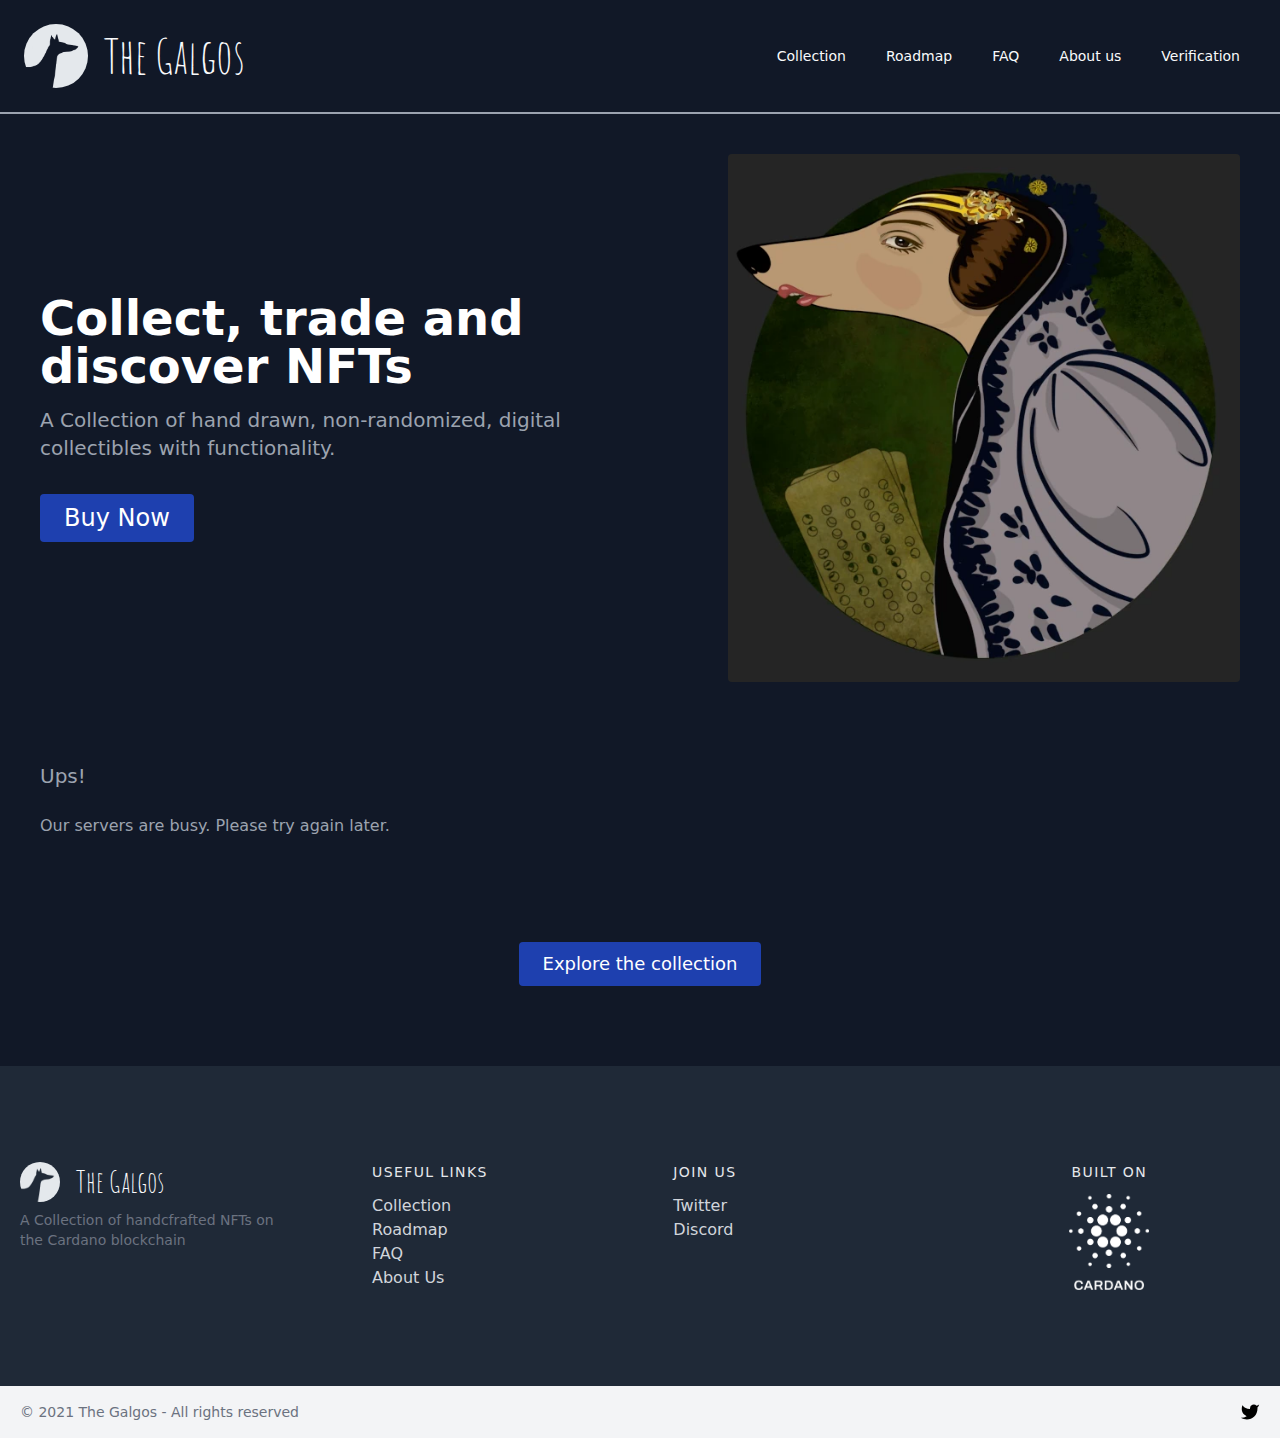
==== index.html @ 275dd380 "Updates" ====
<!doctype html><html lang="en"><head><meta charset="utf-8"/><link rel="icon" href="/favicon.ico"/><meta name="viewport" content="width=device-width,initial-scale=1"/><meta name="theme-color" content="#000000"/><meta name="description" content="The Galgos is a collection of NFT with functionality running on the Cardano blockchain."/><link rel="apple-touch-icon" href="/logo192.png"/><link rel="manifest" href="/manifest.json"/><link href="https://fonts.googleapis.com/css2?family=Amatic+SC:wght@700&display=swap" rel="stylesheet"><title>The Galgos | NFT's on Cardano blockchain</title><link href="/static/css/main.42dba267.chunk.css" rel="stylesheet"></head><body class="bg-gray-900"><noscript>You need to enable JavaScript to run this app.</noscript><div id="root"></div><script>!function(e){function r(r){for(var n,a,i=r[0],c=r[1],l=r[2],f=0,s=[];f<i.length;f++)a=i[f],Object.prototype.hasOwnProperty.call(o,a)&&o[a]&&s.push(o[a][0]),o[a]=0;for(n in c)Object.prototype.hasOwnProperty.call(c,n)&&(e[n]=c[n]);for(p&&p(r);s.length;)s.shift()();return u.push.apply(u,l||[]),t()}function t(){for(var e,r=0;r<u.length;r++){for(var t=u[r],n=!0,i=1;i<t.length;i++){var c=t[i];0!==o[c]&&(n=!1)}n&&(u.splice(r--,1),e=a(a.s=t[0]))}return e}var n={},o={1:0},u=[];function a(r){if(n[r])return n[r].exports;var t=n[r]={i:r,l:!1,exports:{}};return e[r].call(t.exports,t,t.exports,a),t.l=!0,t.exports}a.e=function(e){var r=[],t=o[e];if(0!==t)if(t)r.push(t[2]);else{var n=new Promise((function(r,n){t=o[e]=[r,n]}));r.push(t[2]=n);var u,i=document.createElement("script");i.charset="utf-8",i.timeout=120,a.nc&&i.setAttribute("nonce",a.nc),i.src=function(e){return a.p+"static/js/"+({}[e]||e)+"."+{3:"02dca28a"}[e]+".chunk.js"}(e);var c=new Error;u=function(r){i.onerror=i.onload=null,clearTimeout(l);var t=o[e];if(0!==t){if(t){var n=r&&("load"===r.type?"missing":r.type),u=r&&r.target&&r.target.src;c.message="Loading chunk "+e+" failed.\n("+n+": "+u+")",c.name="ChunkLoadError",c.type=n,c.request=u,t[1](c)}o[e]=void 0}};var l=setTimeout((function(){u({type:"timeout",target:i})}),12e4);i.onerror=i.onload=u,document.head.appendChild(i)}return Promise.all(r)},a.m=e,a.c=n,a.d=function(e,r,t){a.o(e,r)||Object.defineProperty(e,r,{enumerable:!0,get:t})},a.r=function(e){"undefined"!=typeof Symbol&&Symbol.toStringTag&&Object.defineProperty(e,Symbol.toStringTag,{value:"Module"}),Object.defineProperty(e,"__esModule",{value:!0})},a.t=function(e,r){if(1&r&&(e=a(e)),8&r)return e;if(4&r&&"object"==typeof e&&e&&e.__esModule)return e;var t=Object.create(null);if(a.r(t),Object.defineProperty(t,"default",{enumerable:!0,value:e}),2&r&&"string"!=typeof e)for(var n in e)a.d(t,n,function(r){return e[r]}.bind(null,n));return t},a.n=function(e){var r=e&&e.__esModule?function(){return e.default}:function(){return e};return a.d(r,"a",r),r},a.o=function(e,r){return Object.prototype.hasOwnProperty.call(e,r)},a.p="/",a.oe=function(e){throw console.error(e),e};var i=this["webpackJsonpmy-app"]=this["webpackJsonpmy-app"]||[],c=i.push.bind(i);i.push=r,i=i.slice();for(var l=0;l<i.length;l++)r(i[l]);var p=c;t()}([])</script><script src="/static/js/2.9d5d97f7.chunk.js"></script><script src="/static/js/main.0159d292.chunk.js"></script></body></html>
---- static/css/main.42dba267.chunk.css ----
/* ! tailwindcss v2.1.4 | MIT License | https://tailwindcss.com */

/*! modern-normalize v1.1.0 | MIT License | https://github.com/sindresorhus/modern-normalize */html{-moz-tab-size:4;tab-size:4;line-height:1.15;-webkit-text-size-adjust:100%}body{margin:0;font-family:system-ui,-apple-system,"Segoe UI",Roboto,Helvetica,Arial,sans-serif,"Apple Color Emoji","Segoe UI Emoji"}hr{height:0;color:inherit}abbr[title]{-webkit-text-decoration:underline dotted;text-decoration:underline dotted}b,strong{font-weight:bolder}code,kbd,pre,samp{font-family:ui-monospace,SFMono-Regular,Consolas,"Liberation Mono",Menlo,monospace;font-size:1em}small{font-size:80%}sub,sup{font-size:75%;line-height:0;position:relative;vertical-align:baseline}sub{bottom:-.25em}sup{top:-.5em}table{text-indent:0;border-color:inherit}button,input,optgroup,select,textarea{font-family:inherit;font-size:100%;line-height:1.15;margin:0}button,select{text-transform:none}[type=button],button{-webkit-appearance:button}legend{padding:0}progress{vertical-align:baseline}summary{display:list-item}blockquote,dd,dl,figure,h1,h2,h3,h4,h5,h6,hr,p,pre{margin:0}button{background-color:transparent;background-image:none}button:focus{outline:1px dotted;outline:5px auto -webkit-focus-ring-color}fieldset,ol,ul{margin:0;padding:0}ol,ul{list-style:none}html{font-family:ui-sans-serif,system-ui,-apple-system,BlinkMacSystemFont,"Segoe UI",Roboto,"Helvetica Neue",Arial,"Noto Sans",sans-serif,"Apple Color Emoji","Segoe UI Emoji","Segoe UI Symbol","Noto Color Emoji";line-height:1.5}body{font-family:inherit;line-height:inherit}*,:after,:before{box-sizing:border-box;border:0 solid #e5e7eb}hr{border-top-width:1px}img{border-style:solid}textarea{resize:vertical}input::-webkit-input-placeholder,textarea::-webkit-input-placeholder{opacity:1;color:#9ca3af}input:-ms-input-placeholder,textarea:-ms-input-placeholder{opacity:1;color:#9ca3af}input::placeholder,textarea::placeholder{opacity:1;color:#9ca3af}button{cursor:pointer}table{border-collapse:collapse}h1,h2,h3,h4,h5,h6{font-size:inherit;font-weight:inherit}a{color:inherit;text-decoration:inherit}button,input,optgroup,select,textarea{padding:0;line-height:inherit;color:inherit}code,kbd,pre,samp{font-family:ui-monospace,SFMono-Regular,Menlo,Monaco,Consolas,"Liberation Mono","Courier New",monospace}audio,canvas,embed,iframe,img,object,svg,video{display:block;vertical-align:middle}img,video{max-width:100%;height:auto}.container{width:100%}@media (min-width:640px){.container{max-width:640px}}@media (min-width:768px){.container{max-width:768px}}@media (min-width:1024px){.container{max-width:1024px}}@media (min-width:1280px){.container{max-width:1280px}}@media (min-width:1536px){.container{max-width:1536px}}.space-x-2>:not([hidden])~:not([hidden]){--tw-space-x-reverse:0;margin-right:calc(0.5rem*var(--tw-space-x-reverse));margin-left:calc(0.5rem*(1 - var(--tw-space-x-reverse)))}.bg-black{--tw-bg-opacity:1;background-color:rgba(0,0,0,var(--tw-bg-opacity))}.bg-white{--tw-bg-opacity:1;background-color:rgba(255,255,255,var(--tw-bg-opacity))}.bg-gray-50{--tw-bg-opacity:1;background-color:rgba(249,250,251,var(--tw-bg-opacity))}.bg-gray-100{--tw-bg-opacity:1;background-color:rgba(243,244,246,var(--tw-bg-opacity))}.bg-gray-500{--tw-bg-opacity:1;background-color:rgba(107,114,128,var(--tw-bg-opacity))}.bg-gray-800{--tw-bg-opacity:1;background-color:rgba(31,41,55,var(--tw-bg-opacity))}.bg-gray-900{--tw-bg-opacity:1;background-color:rgba(17,24,39,var(--tw-bg-opacity))}.bg-red-100{--tw-bg-opacity:1;background-color:rgba(254,226,226,var(--tw-bg-opacity))}.bg-red-500{--tw-bg-opacity:1;background-color:rgba(239,68,68,var(--tw-bg-opacity))}.bg-red-600{--tw-bg-opacity:1;background-color:rgba(220,38,38,var(--tw-bg-opacity))}.bg-yellow-600{--tw-bg-opacity:1;background-color:rgba(217,119,6,var(--tw-bg-opacity))}.bg-yellow-800{--tw-bg-opacity:1;background-color:rgba(146,64,14,var(--tw-bg-opacity))}.bg-green-500{--tw-bg-opacity:1;background-color:rgba(16,185,129,var(--tw-bg-opacity))}.bg-green-600{--tw-bg-opacity:1;background-color:rgba(5,150,105,var(--tw-bg-opacity))}.bg-blue-800{--tw-bg-opacity:1;background-color:rgba(30,64,175,var(--tw-bg-opacity))}.bg-indigo-500{--tw-bg-opacity:1;background-color:rgba(99,102,241,var(--tw-bg-opacity))}.hover\:bg-gray-50:hover{--tw-bg-opacity:1;background-color:rgba(249,250,251,var(--tw-bg-opacity))}.hover\:bg-red-700:hover{--tw-bg-opacity:1;background-color:rgba(185,28,28,var(--tw-bg-opacity))}.hover\:bg-yellow-500:hover{--tw-bg-opacity:1;background-color:rgba(245,158,11,var(--tw-bg-opacity))}.hover\:bg-green-600:hover{--tw-bg-opacity:1;background-color:rgba(5,150,105,var(--tw-bg-opacity))}.hover\:bg-blue-500:hover{--tw-bg-opacity:1;background-color:rgba(59,130,246,var(--tw-bg-opacity))}.hover\:bg-blue-900:hover{--tw-bg-opacity:1;background-color:rgba(30,58,138,var(--tw-bg-opacity))}.bg-opacity-75{--tw-bg-opacity:0.75}.border-transparent{border-color:transparent}.border-white{--tw-border-opacity:1;border-color:rgba(255,255,255,var(--tw-border-opacity))}.border-gray-300{--tw-border-opacity:1;border-color:rgba(209,213,219,var(--tw-border-opacity))}.border-gray-400{--tw-border-opacity:1;border-color:rgba(156,163,175,var(--tw-border-opacity))}.border-gray-500{--tw-border-opacity:1;border-color:rgba(107,114,128,var(--tw-border-opacity))}.border-gray-700{--tw-border-opacity:1;border-color:rgba(55,65,81,var(--tw-border-opacity))}.border-gray-800{--tw-border-opacity:1;border-color:rgba(31,41,55,var(--tw-border-opacity))}.border-blue-500{--tw-border-opacity:1;border-color:rgba(59,130,246,var(--tw-border-opacity))}.rounded{border-radius:.25rem}.rounded-md{border-radius:.375rem}.rounded-lg{border-radius:.5rem}.rounded-xl{border-radius:.75rem}.rounded-full{border-radius:9999px}.border-0{border-width:0}.border-2{border-width:2px}.border{border-width:1px}.border-b-2{border-bottom-width:2px}.border-t{border-top-width:1px}.border-b{border-bottom-width:1px}.block{display:block}.inline-block{display:inline-block}.flex{display:-webkit-flex;display:flex}.inline-flex{display:-webkit-inline-flex;display:inline-flex}.table{display:table}.grid{display:grid}.contents{display:contents}.hidden{display:none}.flex-col{-webkit-flex-direction:column;flex-direction:column}.flex-wrap{-webkit-flex-wrap:wrap;flex-wrap:wrap}.items-start{-webkit-align-items:flex-start;align-items:flex-start}.items-end{-webkit-align-items:flex-end;align-items:flex-end}.items-center{-webkit-align-items:center;align-items:center}.justify-center{-webkit-justify-content:center;justify-content:center}.justify-between{-webkit-justify-content:space-between;justify-content:space-between}.flex-1{-webkit-flex:1 1 0%;flex:1 1 0%}.flex-grow{-webkit-flex-grow:1;flex-grow:1}.flex-shrink-0{-webkit-flex-shrink:0;flex-shrink:0}.font-medium{font-weight:500}.font-bold{font-weight:700}.font-extrabold{font-weight:800}.h-5{height:1.25rem}.h-6{height:1.5rem}.h-10{height:2.5rem}.h-12{height:3rem}.h-16{height:4rem}.h-24{height:6rem}.h-full{height:100%}.text-xs{font-size:.75rem;line-height:1rem}.text-sm{font-size:.875rem;line-height:1.25rem}.text-base{font-size:1rem;line-height:1.5rem}.text-lg{font-size:1.125rem}.text-lg,.text-xl{line-height:1.75rem}.text-xl{font-size:1.25rem}.text-2xl{font-size:1.5rem;line-height:2rem}.text-3xl{font-size:1.875rem;line-height:2.25rem}.text-4xl{font-size:2.25rem;line-height:2.5rem}.text-5xl{font-size:3rem;line-height:1}.leading-6{line-height:1.5rem}.leading-relaxed{line-height:1.625}.list-inside{list-style-position:inside}.list-none{list-style-type:none}.list-disc{list-style-type:disc}.-m-4{margin:-1rem}.mx-2{margin-left:.5rem;margin-right:.5rem}.mx-3{margin-left:.75rem;margin-right:.75rem}.mx-auto{margin-left:auto;margin-right:auto}.mb-1{margin-bottom:.25rem}.ml-1{margin-left:.25rem}.mt-2{margin-top:.5rem}.mt-3{margin-top:.75rem}.mr-3{margin-right:.75rem}.mb-3{margin-bottom:.75rem}.ml-3{margin-left:.75rem}.mt-4{margin-top:1rem}.mr-4{margin-right:1rem}.mb-4{margin-bottom:1rem}.mt-6{margin-top:1.5rem}.mb-6{margin-bottom:1.5rem}.mb-8{margin-bottom:2rem}.mt-10{margin-top:2.5rem}.mb-10{margin-bottom:2.5rem}.mb-16{margin-bottom:4rem}.mb-20{margin-bottom:5rem}.ml-auto{margin-left:auto}.-ml-1{margin-left:-.25rem}.-mb-10{margin-bottom:-2.5rem}.max-h-0{max-height:0}.max-w-7xl{max-width:80rem}.max-w-max{max-width:-webkit-max-content;max-width:max-content}.min-h-screen{min-height:100vh}.object-cover{object-fit:cover}.object-center{object-position:center}.opacity-0{opacity:0}.opacity-25{opacity:.25}.opacity-75{opacity:.75}.opacity-100{opacity:1}.focus\:outline-none:focus{outline:2px solid transparent;outline-offset:2px}.overflow-hidden{overflow:hidden}.overflow-y-auto{overflow-y:auto}.p-2{padding:.5rem}.p-4{padding:1rem}.p-6{padding:1.5rem}.p-10{padding:2.5rem}.px-1{padding-left:.25rem;padding-right:.25rem}.py-2{padding-top:.5rem;padding-bottom:.5rem}.py-3{padding-top:.75rem;padding-bottom:.75rem}.py-4{padding-top:1rem;padding-bottom:1rem}.px-4{padding-left:1rem;padding-right:1rem}.px-5{padding-left:1.25rem;padding-right:1.25rem}.py-6{padding-top:1.5rem;padding-bottom:1.5rem}.px-6{padding-left:1.5rem;padding-right:1.5rem}.px-8{padding-left:2rem;padding-right:2rem}.py-10{padding-top:2.5rem;padding-bottom:2.5rem}.py-24{padding-top:6rem;padding-bottom:6rem}.pt-4{padding-top:1rem}.pb-4{padding-bottom:1rem}.pt-5{padding-top:1.25rem}.pt-6{padding-top:1.5rem}.pl-6{padding-left:1.5rem}.pt-20{padding-top:5rem}.pb-20{padding-bottom:5rem}.pointer-events-none{pointer-events:none}.static{position:static}.fixed{position:fixed}.absolute{position:absolute}.relative{position:relative}.inset-0{top:0;right:0;bottom:0;left:0}.resize-none{resize:none}*{--tw-shadow:0 0 transparent}.shadow-sm{--tw-shadow:0 1px 2px 0 rgba(0,0,0,0.05)}.shadow-lg,.shadow-sm{box-shadow:var(--tw-ring-offset-shadow,0 0 transparent),var(--tw-ring-shadow,0 0 transparent),var(--tw-shadow)}.shadow-lg{--tw-shadow:0 10px 15px -3px rgba(0,0,0,0.1),0 4px 6px -2px rgba(0,0,0,0.05)}.shadow-xl{--tw-shadow:0 20px 25px -5px rgba(0,0,0,0.1),0 10px 10px -5px rgba(0,0,0,0.04);box-shadow:var(--tw-ring-offset-shadow,0 0 transparent),var(--tw-ring-shadow,0 0 transparent),var(--tw-shadow)}*{--tw-ring-inset:var(--tw-empty,/*!*/ /*!*/);--tw-ring-offset-width:0px;--tw-ring-offset-color:#fff;--tw-ring-color:rgba(59,130,246,0.5);--tw-ring-offset-shadow:0 0 transparent;--tw-ring-shadow:0 0 transparent}.focus\:ring-2:focus{--tw-ring-offset-shadow:var(--tw-ring-inset) 0 0 0 var(--tw-ring-offset-width) var(--tw-ring-offset-color);--tw-ring-shadow:var(--tw-ring-inset) 0 0 0 calc(2px + var(--tw-ring-offset-width)) var(--tw-ring-color);box-shadow:var(--tw-ring-offset-shadow),var(--tw-ring-shadow),var(--tw-shadow,0 0 transparent)}.focus\:ring-offset-2:focus{--tw-ring-offset-width:2px}.focus\:ring-red-500:focus{--tw-ring-opacity:1;--tw-ring-color:rgba(239,68,68,var(--tw-ring-opacity))}.focus\:ring-indigo-500:focus{--tw-ring-opacity:1;--tw-ring-color:rgba(99,102,241,var(--tw-ring-opacity))}.fill-current{fill:currentColor}.text-left{text-align:left}.text-center{text-align:center}.text-right{text-align:right}.text-white{--tw-text-opacity:1;color:rgba(255,255,255,var(--tw-text-opacity))}.text-gray-50{--tw-text-opacity:1;color:rgba(249,250,251,var(--tw-text-opacity))}.text-gray-200{--tw-text-opacity:1;color:rgba(229,231,235,var(--tw-text-opacity))}.text-gray-300{--tw-text-opacity:1;color:rgba(209,213,219,var(--tw-text-opacity))}.text-gray-400{--tw-text-opacity:1;color:rgba(156,163,175,var(--tw-text-opacity))}.text-gray-500{--tw-text-opacity:1;color:rgba(107,114,128,var(--tw-text-opacity))}.text-gray-700{--tw-text-opacity:1;color:rgba(55,65,81,var(--tw-text-opacity))}.text-gray-900{--tw-text-opacity:1;color:rgba(17,24,39,var(--tw-text-opacity))}.text-red-600{--tw-text-opacity:1;color:rgba(220,38,38,var(--tw-text-opacity))}.text-yellow-600{--tw-text-opacity:1;color:rgba(217,119,6,var(--tw-text-opacity))}.text-blue-400{--tw-text-opacity:1;color:rgba(96,165,250,var(--tw-text-opacity))}.text-indigo-400{--tw-text-opacity:1;color:rgba(129,140,248,var(--tw-text-opacity))}.hover\:text-blue-400:hover{--tw-text-opacity:1;color:rgba(96,165,250,var(--tw-text-opacity))}.hover\:text-blue-500:hover{--tw-text-opacity:1;color:rgba(59,130,246,var(--tw-text-opacity))}.underline{text-decoration:underline}.tracking-widest{letter-spacing:.1em}.align-bottom{vertical-align:bottom}.whitespace-nowrap{white-space:nowrap}.w-1{width:.25rem}.w-5{width:1.25rem}.w-6{width:1.5rem}.w-10{width:2.5rem}.w-12{width:3rem}.w-16{width:4rem}.w-20{width:5rem}.w-24{width:6rem}.w-64{width:16rem}.w-1\/2{width:50%}.w-5\/6{width:83.333333%}.w-full{width:100%}.z-10{z-index:10}.gap-2{gap:.5rem}.gap-4{gap:1rem}.gap-6{gap:1.5rem}.gap-10{gap:2.5rem}.grid-cols-1{grid-template-columns:repeat(1,minmax(0,1fr))}.grid-rows-1{grid-template-rows:repeat(1,minmax(0,1fr))}.transform{--tw-translate-x:0;--tw-translate-y:0;--tw-rotate:0;--tw-skew-x:0;--tw-skew-y:0;--tw-scale-x:1;--tw-scale-y:1;-webkit-transform:translateX(var(--tw-translate-x)) translateY(var(--tw-translate-y)) rotate(var(--tw-rotate)) skewX(var(--tw-skew-x)) skewY(var(--tw-skew-y)) scaleX(var(--tw-scale-x)) scaleY(var(--tw-scale-y));transform:translateX(var(--tw-translate-x)) translateY(var(--tw-translate-y)) rotate(var(--tw-rotate)) skewX(var(--tw-skew-x)) skewY(var(--tw-skew-y)) scaleX(var(--tw-scale-x)) scaleY(var(--tw-scale-y))}.group:hover .group-hover\:scale-150{--tw-scale-x:1.5;--tw-scale-y:1.5}.translate-y-0{--tw-translate-y:0px}.translate-y-4{--tw-translate-y:1rem}.transition-all{transition-property:all;transition-timing-function:cubic-bezier(.4,0,.2,1);transition-duration:.15s}.transition{transition-property:background-color,border-color,color,fill,stroke,opacity,box-shadow,-webkit-transform,-webkit-filter,-webkit-backdrop-filter;transition-property:background-color,border-color,color,fill,stroke,opacity,box-shadow,transform,filter,backdrop-filter;transition-property:background-color,border-color,color,fill,stroke,opacity,box-shadow,transform,filter,backdrop-filter,-webkit-transform,-webkit-filter,-webkit-backdrop-filter;transition-timing-function:cubic-bezier(.4,0,.2,1);transition-duration:.15s}.transition-opacity{transition-property:opacity;transition-timing-function:cubic-bezier(.4,0,.2,1);transition-duration:.15s}.ease-in{transition-timing-function:cubic-bezier(.4,0,1,1)}.ease-out{transition-timing-function:cubic-bezier(0,0,.2,1)}.duration-200{transition-duration:.2s}.duration-300{transition-duration:.3s}.duration-700{transition-duration:.7s}.duration-1000{transition-duration:1s}@-webkit-keyframes spin{to{-webkit-transform:rotate(1turn);transform:rotate(1turn)}}@keyframes spin{to{-webkit-transform:rotate(1turn);transform:rotate(1turn)}}@-webkit-keyframes ping{75%,to{-webkit-transform:scale(2);transform:scale(2);opacity:0}}@keyframes ping{75%,to{-webkit-transform:scale(2);transform:scale(2);opacity:0}}@-webkit-keyframes pulse{50%{opacity:.5}}@keyframes pulse{50%{opacity:.5}}@-webkit-keyframes bounce{0%,to{-webkit-transform:translateY(-25%);transform:translateY(-25%);-webkit-animation-timing-function:cubic-bezier(.8,0,1,1);animation-timing-function:cubic-bezier(.8,0,1,1)}50%{-webkit-transform:none;transform:none;-webkit-animation-timing-function:cubic-bezier(0,0,.2,1);animation-timing-function:cubic-bezier(0,0,.2,1)}}@keyframes bounce{0%,to{-webkit-transform:translateY(-25%);transform:translateY(-25%);-webkit-animation-timing-function:cubic-bezier(.8,0,1,1);animation-timing-function:cubic-bezier(.8,0,1,1)}50%{-webkit-transform:none;transform:none;-webkit-animation-timing-function:cubic-bezier(0,0,.2,1);animation-timing-function:cubic-bezier(0,0,.2,1)}}.animate-spin{-webkit-animation:spin 1s linear infinite;animation:spin 1s linear infinite}.animate-pulse{-webkit-animation:pulse 2s cubic-bezier(.4,0,.6,1) infinite;animation:pulse 2s cubic-bezier(.4,0,.6,1) infinite}.filter{--tw-blur:var(--tw-empty,/*!*/ /*!*/);--tw-brightness:var(--tw-empty,/*!*/ /*!*/);--tw-contrast:var(--tw-empty,/*!*/ /*!*/);--tw-grayscale:var(--tw-empty,/*!*/ /*!*/);--tw-hue-rotate:var(--tw-empty,/*!*/ /*!*/);--tw-invert:var(--tw-empty,/*!*/ /*!*/);--tw-saturate:var(--tw-empty,/*!*/ /*!*/);--tw-sepia:var(--tw-empty,/*!*/ /*!*/);--tw-drop-shadow:var(--tw-empty,/*!*/ /*!*/);-webkit-filter:var(--tw-blur) var(--tw-brightness) var(--tw-contrast) var(--tw-grayscale) var(--tw-hue-rotate) var(--tw-invert) var(--tw-saturate) var(--tw-sepia) var(--tw-drop-shadow);filter:var(--tw-blur) var(--tw-brightness) var(--tw-contrast) var(--tw-grayscale) var(--tw-hue-rotate) var(--tw-invert) var(--tw-saturate) var(--tw-sepia) var(--tw-drop-shadow)}.section-title{font-weight:800;font-size:2.25rem;line-height:2.5rem;margin-bottom:2.5rem;--tw-text-opacity:1;color:rgba(255,255,255,var(--tw-text-opacity))}.brand-text{font-family:"Amatic SC",cursive}.header-link:hover{--tw-bg-opacity:1;background-color:rgba(55,65,81,var(--tw-bg-opacity))}.header-link{border-radius:.375rem;font-weight:500;font-size:.875rem;line-height:1.25rem;padding:.5rem 1rem;--tw-text-opacity:1;color:rgba(249,250,251,var(--tw-text-opacity))}.header-link:hover{--tw-text-opacity:1;color:rgba(255,255,255,var(--tw-text-opacity))}.header-link{transition-property:background-color,border-color,color,fill,stroke,opacity,box-shadow,-webkit-transform,-webkit-filter,-webkit-backdrop-filter;transition-property:background-color,border-color,color,fill,stroke,opacity,box-shadow,transform,filter,backdrop-filter;transition-property:background-color,border-color,color,fill,stroke,opacity,box-shadow,transform,filter,backdrop-filter,-webkit-transform,-webkit-filter,-webkit-backdrop-filter;transition-timing-function:cubic-bezier(.4,0,.2,1);transition-duration:.15s}.header-link-buy{--tw-bg-opacity:1;background-color:rgba(29,78,216,var(--tw-bg-opacity))}.header-link-buy:hover{--tw-bg-opacity:1;background-color:rgba(30,58,138,var(--tw-bg-opacity))}.header-link-buy{border-radius:.375rem;font-weight:500;font-size:1.125rem;line-height:1.75rem;padding:.5rem 1rem;--tw-text-opacity:1;color:rgba(249,250,251,var(--tw-text-opacity))}.header-link-buy:hover{--tw-text-opacity:1;color:rgba(255,255,255,var(--tw-text-opacity))}.header-link-buy{transition-property:background-color,border-color,color,fill,stroke,opacity,box-shadow,-webkit-transform,-webkit-filter,-webkit-backdrop-filter;transition-property:background-color,border-color,color,fill,stroke,opacity,box-shadow,transform,filter,backdrop-filter;transition-property:background-color,border-color,color,fill,stroke,opacity,box-shadow,transform,filter,backdrop-filter,-webkit-transform,-webkit-filter,-webkit-backdrop-filter;transition-timing-function:cubic-bezier(.4,0,.2,1);transition-duration:.15s}.header-link-active{--tw-bg-opacity:1;background-color:rgba(107,114,128,var(--tw-bg-opacity));border-radius:.375rem;font-weight:500;font-size:.875rem;line-height:1.25rem;padding:.5rem 1rem;--tw-text-opacity:1;color:rgba(249,250,251,var(--tw-text-opacity))}.badge-sm,.header-link-active:hover{--tw-text-opacity:1;color:rgba(255,255,255,var(--tw-text-opacity))}.badge-sm{--tw-bg-opacity:1;background-color:rgba(4,120,87,var(--tw-bg-opacity));border-radius:9999px;font-size:.875rem;line-height:1.25rem;padding:.5rem 1rem}@media (min-width:640px){.sm\:block{display:block}.sm\:inline-block{display:inline-block}.sm\:flex{display:-webkit-flex;display:flex}.sm\:flex-row{-webkit-flex-direction:row;flex-direction:row}.sm\:flex-row-reverse{-webkit-flex-direction:row-reverse;flex-direction:row-reverse}.sm\:items-start{-webkit-align-items:flex-start;align-items:flex-start}.sm\:items-center{-webkit-align-items:center;align-items:center}.sm\:justify-start{-webkit-justify-content:flex-start;justify-content:flex-start}.sm\:h-10{height:2.5rem}.sm\:h-screen{height:100vh}.sm\:text-sm{font-size:.875rem;line-height:1.25rem}.sm\:text-3xl{font-size:1.875rem;line-height:2.25rem}.sm\:text-5xl{font-size:3rem;line-height:1}.sm\:mx-0{margin-left:0;margin-right:0}.sm\:my-8{margin-top:2rem;margin-bottom:2rem}.sm\:mt-0{margin-top:0}.sm\:ml-3{margin-left:.75rem}.sm\:ml-4{margin-left:1rem}.sm\:ml-auto{margin-left:auto}.sm\:max-w-lg{max-width:32rem}.sm\:p-0{padding:0}.sm\:p-6{padding:1.5rem}.sm\:px-6{padding-left:1.5rem;padding-right:1.5rem}.sm\:pb-4{padding-bottom:1rem}.sm\:pl-6{padding-left:1.5rem}.sm\:text-left{text-align:left}.sm\:align-middle{vertical-align:middle}.sm\:w-10{width:2.5rem}.sm\:w-auto{width:auto}.sm\:w-full{width:100%}.sm\:grid-cols-2{grid-template-columns:repeat(2,minmax(0,1fr))}.sm\:scale-95{--tw-scale-x:.95;--tw-scale-y:.95}.sm\:scale-100{--tw-scale-x:1;--tw-scale-y:1}.sm\:translate-y-0{--tw-translate-y:0px}}@media (min-width:768px){.md\:flex-row{-webkit-flex-direction:row;flex-direction:row}.md\:flex-nowrap{-webkit-flex-wrap:nowrap;flex-wrap:nowrap}.md\:items-start{-webkit-align-items:flex-start;align-items:flex-start}.md\:items-center{-webkit-align-items:center;align-items:center}.md\:justify-start{-webkit-justify-content:flex-start;justify-content:flex-start}.md\:mx-0{margin-left:0;margin-right:0}.md\:mt-0{margin-top:0}.md\:mb-0{margin-bottom:0}.md\:max-w-7xl{max-width:80rem}.md\:pl-8{padding-left:2rem}.md\:pr-16{padding-right:4rem}.md\:pl-20{padding-left:5rem}.md\:text-left{text-align:left}.md\:w-1\/2{width:50%}.md\:w-1\/3{width:33.333333%}}@media (min-width:1024px){.lg\:inline-block{display:inline-block}.lg\:items-start{-webkit-align-items:flex-start;align-items:flex-start}.lg\:flex-grow{-webkit-flex-grow:1;flex-grow:1}.lg\:mb-0{margin-bottom:0}.lg\:max-w-lg{max-width:32rem}.lg\:py-6{padding-top:1.5rem;padding-bottom:1.5rem}.lg\:pr-10{padding-right:2.5rem}.lg\:pr-24{padding-right:6rem}.lg\:w-1\/2{width:50%}.lg\:w-1\/3{width:33.333333%}.lg\:w-2\/3{width:66.666667%}.lg\:w-full{width:100%}}@media (min-width:1280px){.xl\:grid-cols-4{grid-template-columns:repeat(4,minmax(0,1fr))}}.App{text-align:center}.App-logo{height:40vmin;pointer-events:none}@media (prefers-reduced-motion:no-preference){.App-logo{-webkit-animation:App-logo-spin 20s linear infinite;animation:App-logo-spin 20s linear infinite}}.App-header{background-color:#282c34;min-height:100vh;display:-webkit-flex;display:flex;-webkit-flex-direction:column;flex-direction:column;-webkit-align-items:center;align-items:center;-webkit-justify-content:center;justify-content:center;font-size:calc(10px + 2vmin);color:#fff}.App-link{color:#61dafb}@-webkit-keyframes App-logo-spin{0%{-webkit-transform:rotate(0deg);transform:rotate(0deg)}to{-webkit-transform:rotate(1turn);transform:rotate(1turn)}}@keyframes App-logo-spin{0%{-webkit-transform:rotate(0deg);transform:rotate(0deg)}to{-webkit-transform:rotate(1turn);transform:rotate(1turn)}}
/*# sourceMappingURL=main.42dba267.chunk.css.map */
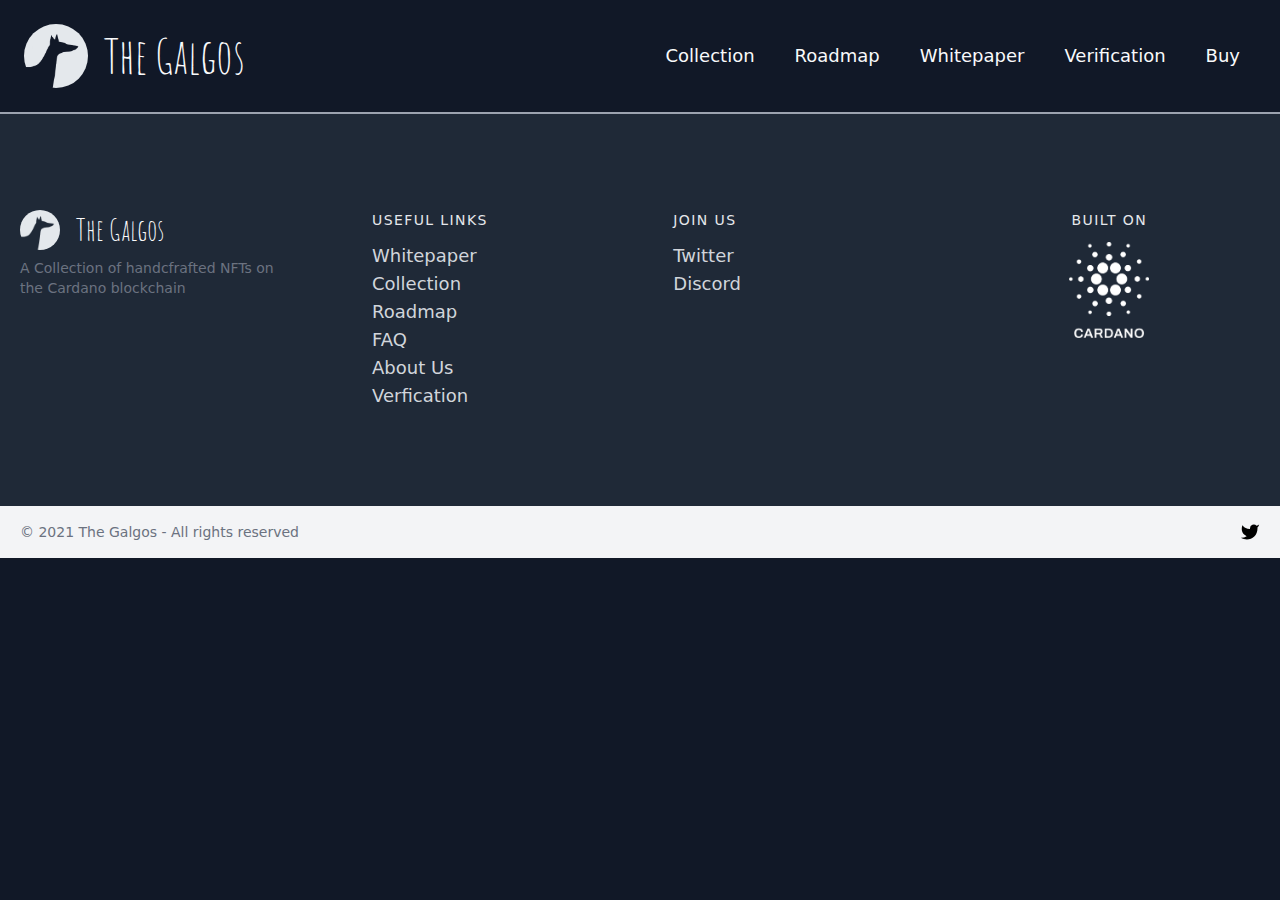
==== commit 6c81eedb: "Added whitepaper link and updated roadmap" ====
--- a/index.html
+++ b/index.html
@@ -1 +1 @@
-<!doctype html><html lang="en"><head><meta charset="utf-8"/><link rel="icon" href="/favicon.ico"/><meta name="viewport" content="width=device-width,initial-scale=1"/><meta name="theme-color" content="#000000"/><meta name="description" content="The Galgos is a collection of NFT with functionality running on the Cardano blockchain."/><link rel="apple-touch-icon" href="/logo192.png"/><link rel="manifest" href="/manifest.json"/><link href="https://fonts.googleapis.com/css2?family=Amatic+SC:wght@700&display=swap" rel="stylesheet"><title>The Galgos | NFT's on Cardano blockchain</title><link href="/static/css/main.42dba267.chunk.css" rel="stylesheet"></head><body class="bg-gray-900"><noscript>You need to enable JavaScript to run this app.</noscript><div id="root"></div><script>!function(e){function r(r){for(var n,a,i=r[0],c=r[1],l=r[2],f=0,s=[];f<i.length;f++)a=i[f],Object.prototype.hasOwnProperty.call(o,a)&&o[a]&&s.push(o[a][0]),o[a]=0;for(n in c)Object.prototype.hasOwnProperty.call(c,n)&&(e[n]=c[n]);for(p&&p(r);s.length;)s.shift()();return u.push.apply(u,l||[]),t()}function t(){for(var e,r=0;r<u.length;r++){for(var t=u[r],n=!0,i=1;i<t.length;i++){var c=t[i];0!==o[c]&&(n=!1)}n&&(u.splice(r--,1),e=a(a.s=t[0]))}return e}var n={},o={1:0},u=[];function a(r){if(n[r])return n[r].exports;var t=n[r]={i:r,l:!1,exports:{}};return e[r].call(t.exports,t,t.exports,a),t.l=!0,t.exports}a.e=function(e){var r=[],t=o[e];if(0!==t)if(t)r.push(t[2]);else{var n=new Promise((function(r,n){t=o[e]=[r,n]}));r.push(t[2]=n);var u,i=document.createElement("script");i.charset="utf-8",i.timeout=120,a.nc&&i.setAttribute("nonce",a.nc),i.src=function(e){return a.p+"static/js/"+({}[e]||e)+"."+{3:"02dca28a"}[e]+".chunk.js"}(e);var c=new Error;u=function(r){i.onerror=i.onload=null,clearTimeout(l);var t=o[e];if(0!==t){if(t){var n=r&&("load"===r.type?"missing":r.type),u=r&&r.target&&r.target.src;c.message="Loading chunk "+e+" failed.\n("+n+": "+u+")",c.name="ChunkLoadError",c.type=n,c.request=u,t[1](c)}o[e]=void 0}};var l=setTimeout((function(){u({type:"timeout",target:i})}),12e4);i.onerror=i.onload=u,document.head.appendChild(i)}return Promise.all(r)},a.m=e,a.c=n,a.d=function(e,r,t){a.o(e,r)||Object.defineProperty(e,r,{enumerable:!0,get:t})},a.r=function(e){"undefined"!=typeof Symbol&&Symbol.toStringTag&&Object.defineProperty(e,Symbol.toStringTag,{value:"Module"}),Object.defineProperty(e,"__esModule",{value:!0})},a.t=function(e,r){if(1&r&&(e=a(e)),8&r)return e;if(4&r&&"object"==typeof e&&e&&e.__esModule)return e;var t=Object.create(null);if(a.r(t),Object.defineProperty(t,"default",{enumerable:!0,value:e}),2&r&&"string"!=typeof e)for(var n in e)a.d(t,n,function(r){return e[r]}.bind(null,n));return t},a.n=function(e){var r=e&&e.__esModule?function(){return e.default}:function(){return e};return a.d(r,"a",r),r},a.o=function(e,r){return Object.prototype.hasOwnProperty.call(e,r)},a.p="/",a.oe=function(e){throw console.error(e),e};var i=this["webpackJsonpmy-app"]=this["webpackJsonpmy-app"]||[],c=i.push.bind(i);i.push=r,i=i.slice();for(var l=0;l<i.length;l++)r(i[l]);var p=c;t()}([])</script><script src="/static/js/2.9d5d97f7.chunk.js"></script><script src="/static/js/main.0159d292.chunk.js"></script></body></html>+<!doctype html><html lang="en"><head><meta charset="utf-8"/><link rel="icon" href="/favicon.ico"/><meta name="viewport" content="width=device-width,initial-scale=1"/><meta name="theme-color" content="#000000"/><meta name="description" content="The Galgos Long-term roadmap"/><meta name="description" content="Check out the The Galgos CNFT community on Discord - hang out with 1,444 other members and enjoy free voice and text chat."><meta name="twitter:card" content="summary_large_image"><meta name="twitter:site" content="@TheGalgosNFT"><meta name="twitter:title" content="The Galgos Roadmap!"><meta name="twitter:description" content="Check out our long-term roadmap for phase 1 of the gamification functionality"><meta property="og:title" content="The Galgos long-term roadmap"><meta property="og:url" content="https://roadmap.thegalgos.io"><meta property="og:description" content="Check out our long-term roadmap for phase 1 of the gamification functionality"><meta property="og:site_name" content="The Galgos"><meta property="og:image" content="https://roadmap.thegalgos.io/thumbnail.png"><meta property="og:image:type" content="image/jpeg"><meta property="og:image:width" content="512"><meta property="og:image:height" content="512"><meta name="twitter:image" content="https://roadmap.thegalgos.io/thumbnail.png"><link rel="apple-touch-icon" href="/logo192.png"/><link rel="manifest" href="/manifest.json"/><link href="https://fonts.googleapis.com/css2?family=Amatic+SC:wght@700&display=swap" rel="stylesheet"><title>The Galgos roadmap</title><link href="/static/css/main.a1745194.chunk.css" rel="stylesheet"></head><body class="bg-gray-900 text-lg"><noscript>You need to enable JavaScript to run this app.</noscript><div id="root"></div><script>!function(e){function t(t){for(var n,u,a=t[0],c=t[1],l=t[2],f=0,s=[];f<a.length;f++)u=a[f],Object.prototype.hasOwnProperty.call(o,u)&&o[u]&&s.push(o[u][0]),o[u]=0;for(n in c)Object.prototype.hasOwnProperty.call(c,n)&&(e[n]=c[n]);for(p&&p(t);s.length;)s.shift()();return i.push.apply(i,l||[]),r()}function r(){for(var e,t=0;t<i.length;t++){for(var r=i[t],n=!0,a=1;a<r.length;a++){var c=r[a];0!==o[c]&&(n=!1)}n&&(i.splice(t--,1),e=u(u.s=r[0]))}return e}var n={},o={1:0},i=[];function u(t){if(n[t])return n[t].exports;var r=n[t]={i:t,l:!1,exports:{}};return e[t].call(r.exports,r,r.exports,u),r.l=!0,r.exports}u.e=function(e){var t=[],r=o[e];if(0!==r)if(r)t.push(r[2]);else{var n=new Promise((function(t,n){r=o[e]=[t,n]}));t.push(r[2]=n);var i,a=document.createElement("script");a.charset="utf-8",a.timeout=120,u.nc&&a.setAttribute("nonce",u.nc),a.src=function(e){return u.p+"static/js/"+({}[e]||e)+"."+{3:"0d19022d"}[e]+".chunk.js"}(e);var c=new Error;i=function(t){a.onerror=a.onload=null,clearTimeout(l);var r=o[e];if(0!==r){if(r){var n=t&&("load"===t.type?"missing":t.type),i=t&&t.target&&t.target.src;c.message="Loading chunk "+e+" failed.\n("+n+": "+i+")",c.name="ChunkLoadError",c.type=n,c.request=i,r[1](c)}o[e]=void 0}};var l=setTimeout((function(){i({type:"timeout",target:a})}),12e4);a.onerror=a.onload=i,document.head.appendChild(a)}return Promise.all(t)},u.m=e,u.c=n,u.d=function(e,t,r){u.o(e,t)||Object.defineProperty(e,t,{enumerable:!0,get:r})},u.r=function(e){"undefined"!=typeof Symbol&&Symbol.toStringTag&&Object.defineProperty(e,Symbol.toStringTag,{value:"Module"}),Object.defineProperty(e,"__esModule",{value:!0})},u.t=function(e,t){if(1&t&&(e=u(e)),8&t)return e;if(4&t&&"object"==typeof e&&e&&e.__esModule)return e;var r=Object.create(null);if(u.r(r),Object.defineProperty(r,"default",{enumerable:!0,value:e}),2&t&&"string"!=typeof e)for(var n in e)u.d(r,n,function(t){return e[t]}.bind(null,n));return r},u.n=function(e){var t=e&&e.__esModule?function(){return e.default}:function(){return e};return u.d(t,"a",t),t},u.o=function(e,t){return Object.prototype.hasOwnProperty.call(e,t)},u.p="/",u.oe=function(e){throw console.error(e),e};var a=this["webpackJsonpreact-tailwind-typescript"]=this["webpackJsonpreact-tailwind-typescript"]||[],c=a.push.bind(a);a.push=t,a=a.slice();for(var l=0;l<a.length;l++)t(a[l]);var p=c;r()}([])</script><script src="/static/js/2.0d0ad5f8.chunk.js"></script><script src="/static/js/main.35bb3e8d.chunk.js"></script></body></html>--- a/static/css/main.a1745194.chunk.css
+++ b/static/css/main.a1745194.chunk.css
@@ -0,0 +1,4 @@
+/*! tailwindcss v2.2.16 | MIT License | https://tailwindcss.com */
+
+/*! modern-normalize v1.1.0 | MIT License | https://github.com/sindresorhus/modern-normalize */html{-moz-tab-size:4;tab-size:4;line-height:1.15;-webkit-text-size-adjust:100%}body{margin:0;font-family:system-ui,-apple-system,"Segoe UI",Roboto,Helvetica,Arial,sans-serif,"Apple Color Emoji","Segoe UI Emoji"}hr{height:0;color:inherit}abbr[title]{-webkit-text-decoration:underline dotted;text-decoration:underline dotted}b,strong{font-weight:bolder}code,kbd,pre,samp{font-family:ui-monospace,SFMono-Regular,Consolas,"Liberation Mono",Menlo,monospace;font-size:1em}small{font-size:80%}sub,sup{font-size:75%;line-height:0;position:relative;vertical-align:baseline}sub{bottom:-.25em}sup{top:-.5em}table{text-indent:0;border-color:inherit}button,input,optgroup,select,textarea{font-family:inherit;font-size:100%;line-height:1.15;margin:0}button,select{text-transform:none}[type=button],button{-webkit-appearance:button}legend{padding:0}progress{vertical-align:baseline}summary{display:list-item}blockquote,dd,dl,figure,h1,h2,h3,h4,h5,h6,hr,p,pre{margin:0}button{background-color:transparent;background-image:none}fieldset,ol,ul{margin:0;padding:0}ol,ul{list-style:none}html{font-family:ui-sans-serif,system-ui,-apple-system,BlinkMacSystemFont,"Segoe UI",Roboto,"Helvetica Neue",Arial,"Noto Sans",sans-serif,"Apple Color Emoji","Segoe UI Emoji","Segoe UI Symbol","Noto Color Emoji";line-height:1.5}body{font-family:inherit;line-height:inherit}*,:after,:before{box-sizing:border-box;border:0 solid}hr{border-top-width:1px}img{border-style:solid}textarea{resize:vertical}input::-webkit-input-placeholder,textarea::-webkit-input-placeholder{opacity:1;color:#9ca3af}input:-ms-input-placeholder,textarea:-ms-input-placeholder{opacity:1;color:#9ca3af}input::placeholder,textarea::placeholder{opacity:1;color:#9ca3af}button{cursor:pointer}table{border-collapse:collapse}h1,h2,h3,h4,h5,h6{font-size:inherit;font-weight:inherit}a{color:inherit;text-decoration:inherit}button,input,optgroup,select,textarea{padding:0;line-height:inherit;color:inherit}code,kbd,pre,samp{font-family:ui-monospace,SFMono-Regular,Menlo,Monaco,Consolas,"Liberation Mono","Courier New",monospace}audio,canvas,embed,iframe,img,object,svg,video{display:block;vertical-align:middle}img,video{max-width:100%;height:auto}[hidden]{display:none}*,:after,:before{--tw-border-opacity:1;border-color:rgba(229,231,235,var(--tw-border-opacity))}.container{width:100%}@media (min-width:640px){.container{max-width:640px}}@media (min-width:768px){.container{max-width:768px}}@media (min-width:1024px){.container{max-width:1024px}}@media (min-width:1280px){.container{max-width:1280px}}@media (min-width:1536px){.container{max-width:1536px}}.sticky{position:-webkit-sticky;position:sticky}.top-12{top:3rem}.-m-4{margin:-1rem}.mx-2{margin-left:.5rem;margin-right:.5rem}.mx-3{margin-left:.75rem;margin-right:.75rem}.mx-6{margin-left:1.5rem;margin-right:1.5rem}.mx-auto{margin-left:auto;margin-right:auto}.my-6{margin-top:1.5rem;margin-bottom:1.5rem}.mt-2{margin-top:.5rem}.mt-4{margin-top:1rem}.mt-6{margin-top:1.5rem}.mt-10{margin-top:2.5rem}.mt-12{margin-top:3rem}.mr-3{margin-right:.75rem}.mr-4{margin-right:1rem}.mr-6{margin-right:1.5rem}.mb-2{margin-bottom:.5rem}.mb-3{margin-bottom:.75rem}.mb-4{margin-bottom:1rem}.mb-6{margin-bottom:1.5rem}.mb-8{margin-bottom:2rem}.mb-10{margin-bottom:2.5rem}.mb-16{margin-bottom:4rem}.mb-20{margin-bottom:5rem}.-mb-10{margin-bottom:-2.5rem}.-mb-12{margin-bottom:-3rem}.ml-1{margin-left:.25rem}.ml-2{margin-left:.5rem}.ml-3{margin-left:.75rem}.ml-auto{margin-left:auto}.-ml-1{margin-left:-.25rem}.block{display:block}.inline-block{display:inline-block}.inline{display:inline}.flex{display:flex}.inline-flex{display:inline-flex}.table{display:table}.grid{display:grid}.hidden{display:none}.h-5{height:1.25rem}.h-6{height:1.5rem}.h-10{height:2.5rem}.h-12{height:3rem}.h-16{height:4rem}.max-h-0{max-height:0}.min-h-full{min-height:100%}.w-5{width:1.25rem}.w-6{width:1.5rem}.w-10{width:2.5rem}.w-12{width:3rem}.w-16{width:4rem}.w-20{width:5rem}.w-64{width:16rem}.w-5\/6{width:83.333333%}.w-6\/12{width:50%}.w-full{width:100%}.max-w-7xl{max-width:80rem}.max-w-max{max-width:-webkit-max-content;max-width:max-content}.flex-1{flex:1 1 0%}.flex-shrink-0{flex-shrink:0}.flex-grow{flex-grow:1}.transform{--tw-translate-x:0;--tw-translate-y:0;--tw-rotate:0;--tw-skew-x:0;--tw-skew-y:0;--tw-scale-x:1;--tw-scale-y:1;-webkit-transform:translateX(var(--tw-translate-x)) translateY(var(--tw-translate-y)) rotate(var(--tw-rotate)) skewX(var(--tw-skew-x)) skewY(var(--tw-skew-y)) scaleX(var(--tw-scale-x)) scaleY(var(--tw-scale-y));transform:translateX(var(--tw-translate-x)) translateY(var(--tw-translate-y)) rotate(var(--tw-rotate)) skewX(var(--tw-skew-x)) skewY(var(--tw-skew-y)) scaleX(var(--tw-scale-x)) scaleY(var(--tw-scale-y))}.group:hover .group-hover\:scale-150{--tw-scale-x:1.5;--tw-scale-y:1.5}@-webkit-keyframes spin{to{-webkit-transform:rotate(1turn);transform:rotate(1turn)}}@keyframes spin{to{-webkit-transform:rotate(1turn);transform:rotate(1turn)}}@-webkit-keyframes ping{75%,to{-webkit-transform:scale(2);transform:scale(2);opacity:0}}@keyframes ping{75%,to{-webkit-transform:scale(2);transform:scale(2);opacity:0}}@-webkit-keyframes pulse{50%{opacity:.5}}@keyframes pulse{50%{opacity:.5}}@-webkit-keyframes bounce{0%,to{-webkit-transform:translateY(-25%);transform:translateY(-25%);-webkit-animation-timing-function:cubic-bezier(.8,0,1,1);animation-timing-function:cubic-bezier(.8,0,1,1)}50%{-webkit-transform:none;transform:none;-webkit-animation-timing-function:cubic-bezier(0,0,.2,1);animation-timing-function:cubic-bezier(0,0,.2,1)}}@keyframes bounce{0%,to{-webkit-transform:translateY(-25%);transform:translateY(-25%);-webkit-animation-timing-function:cubic-bezier(.8,0,1,1);animation-timing-function:cubic-bezier(.8,0,1,1)}50%{-webkit-transform:none;transform:none;-webkit-animation-timing-function:cubic-bezier(0,0,.2,1);animation-timing-function:cubic-bezier(0,0,.2,1)}}.animate-spin{-webkit-animation:spin 1s linear infinite;animation:spin 1s linear infinite}.animate-pulse{-webkit-animation:pulse 2s cubic-bezier(.4,0,.6,1) infinite;animation:pulse 2s cubic-bezier(.4,0,.6,1) infinite}.resize-none{resize:none}.list-inside{list-style-position:inside}.list-none{list-style-type:none}.list-disc{list-style-type:disc}.grid-cols-1{grid-template-columns:repeat(1,minmax(0,1fr))}.grid-rows-1{grid-template-rows:repeat(1,minmax(0,1fr))}.flex-col{flex-direction:column}.flex-wrap{flex-wrap:wrap}.items-center{align-items:center}.justify-center{justify-content:center}.justify-between{justify-content:space-between}.gap-2{gap:.5rem}.gap-4{gap:1rem}.gap-6{gap:1.5rem}.gap-10{gap:2.5rem}.space-x-2>:not([hidden])~:not([hidden]){--tw-space-x-reverse:0;margin-right:calc(0.5rem*var(--tw-space-x-reverse));margin-left:calc(0.5rem*(1 - var(--tw-space-x-reverse)))}.overflow-hidden{overflow:hidden}.whitespace-nowrap{white-space:nowrap}.rounded{border-radius:.25rem}.rounded-md{border-radius:.375rem}.rounded-lg{border-radius:.5rem}.rounded-xl{border-radius:.75rem}.rounded-full{border-radius:9999px}.border-0{border-width:0}.border-2{border-width:2px}.border{border-width:1px}.border-t{border-top-width:1px}.border-b-2{border-bottom-width:2px}.border-b{border-bottom-width:1px}.border-white{--tw-border-opacity:1;border-color:rgba(255,255,255,var(--tw-border-opacity))}.border-gray-400{--tw-border-opacity:1;border-color:rgba(156,163,175,var(--tw-border-opacity))}.border-gray-500{--tw-border-opacity:1;border-color:rgba(107,114,128,var(--tw-border-opacity))}.border-gray-700{--tw-border-opacity:1;border-color:rgba(55,65,81,var(--tw-border-opacity))}.border-gray-800{--tw-border-opacity:1;border-color:rgba(31,41,55,var(--tw-border-opacity))}.border-yellow-300{--tw-border-opacity:1;border-color:rgba(252,211,77,var(--tw-border-opacity))}.border-blue-500{--tw-border-opacity:1;border-color:rgba(59,130,246,var(--tw-border-opacity))}.bg-black{--tw-bg-opacity:1;background-color:rgba(0,0,0,var(--tw-bg-opacity))}.bg-gray-100{--tw-bg-opacity:1;background-color:rgba(243,244,246,var(--tw-bg-opacity))}.bg-gray-700{--tw-bg-opacity:1;background-color:rgba(55,65,81,var(--tw-bg-opacity))}.bg-gray-800{--tw-bg-opacity:1;background-color:rgba(31,41,55,var(--tw-bg-opacity))}.bg-gray-900{--tw-bg-opacity:1;background-color:rgba(17,24,39,var(--tw-bg-opacity))}.bg-red-500{--tw-bg-opacity:1;background-color:rgba(239,68,68,var(--tw-bg-opacity))}.bg-yellow-300{--tw-bg-opacity:1;background-color:rgba(252,211,77,var(--tw-bg-opacity))}.bg-yellow-600{--tw-bg-opacity:1;background-color:rgba(217,119,6,var(--tw-bg-opacity))}.bg-yellow-800{--tw-bg-opacity:1;background-color:rgba(146,64,14,var(--tw-bg-opacity))}.bg-green-500{--tw-bg-opacity:1;background-color:rgba(16,185,129,var(--tw-bg-opacity))}.bg-green-600{--tw-bg-opacity:1;background-color:rgba(5,150,105,var(--tw-bg-opacity))}.bg-green-700{--tw-bg-opacity:1;background-color:rgba(4,120,87,var(--tw-bg-opacity))}.bg-blue-800{--tw-bg-opacity:1;background-color:rgba(30,64,175,var(--tw-bg-opacity))}.hover\:bg-yellow-500:hover{--tw-bg-opacity:1;background-color:rgba(245,158,11,var(--tw-bg-opacity))}.hover\:bg-green-600:hover{--tw-bg-opacity:1;background-color:rgba(5,150,105,var(--tw-bg-opacity))}.hover\:bg-blue-500:hover{--tw-bg-opacity:1;background-color:rgba(59,130,246,var(--tw-bg-opacity))}.hover\:bg-blue-900:hover{--tw-bg-opacity:1;background-color:rgba(30,58,138,var(--tw-bg-opacity))}.fill-current{fill:currentColor}.object-cover{object-fit:cover}.object-center{object-position:center}.p-2{padding:.5rem}.p-4{padding:1rem}.p-6{padding:1.5rem}.p-10{padding:2.5rem}.px-1{padding-left:.25rem;padding-right:.25rem}.px-4{padding-left:1rem;padding-right:1rem}.px-5{padding-left:1.25rem;padding-right:1.25rem}.px-6{padding-left:1.5rem;padding-right:1.5rem}.px-8{padding-left:2rem;padding-right:2rem}.py-1{padding-top:.25rem;padding-bottom:.25rem}.py-2{padding-top:.5rem;padding-bottom:.5rem}.py-4{padding-top:1rem;padding-bottom:1rem}.py-6{padding-top:1.5rem;padding-bottom:1.5rem}.py-10{padding-top:2.5rem;padding-bottom:2.5rem}.py-24{padding-top:6rem;padding-bottom:6rem}.pt-6{padding-top:1.5rem}.pt-20{padding-top:5rem}.pr-12{padding-right:3rem}.pb-20{padding-bottom:5rem}.pb-40{padding-bottom:10rem}.pl-12{padding-left:3rem}.text-left{text-align:left}.text-center{text-align:center}.text-right{text-align:right}.text-xs{font-size:.75rem;line-height:1rem}.text-sm{font-size:.875rem;line-height:1.25rem}.text-base{font-size:1rem;line-height:1.5rem}.text-lg{font-size:1.125rem}.text-lg,.text-xl{line-height:1.75rem}.text-xl{font-size:1.25rem}.text-2xl{font-size:1.5rem;line-height:2rem}.text-3xl{font-size:1.875rem;line-height:2.25rem}.text-4xl{font-size:2.25rem;line-height:2.5rem}.text-5xl{font-size:3rem;line-height:1}.font-medium{font-weight:500}.font-semibold{font-weight:600}.font-bold{font-weight:700}.font-extrabold{font-weight:800}.uppercase{text-transform:uppercase}.leading-snug{line-height:1.375}.leading-normal{line-height:1.5}.leading-relaxed{line-height:1.625}.tracking-widest{letter-spacing:.1em}.text-white{--tw-text-opacity:1;color:rgba(255,255,255,var(--tw-text-opacity))}.text-gray-50{--tw-text-opacity:1;color:rgba(249,250,251,var(--tw-text-opacity))}.text-gray-200{--tw-text-opacity:1;color:rgba(229,231,235,var(--tw-text-opacity))}.text-gray-300{--tw-text-opacity:1;color:rgba(209,213,219,var(--tw-text-opacity))}.text-gray-400{--tw-text-opacity:1;color:rgba(156,163,175,var(--tw-text-opacity))}.text-gray-500{--tw-text-opacity:1;color:rgba(107,114,128,var(--tw-text-opacity))}.text-gray-900{--tw-text-opacity:1;color:rgba(17,24,39,var(--tw-text-opacity))}.text-yellow-300{--tw-text-opacity:1;color:rgba(252,211,77,var(--tw-text-opacity))}.text-yellow-600{--tw-text-opacity:1;color:rgba(217,119,6,var(--tw-text-opacity))}.text-blue-400{--tw-text-opacity:1;color:rgba(96,165,250,var(--tw-text-opacity))}.text-indigo-400{--tw-text-opacity:1;color:rgba(129,140,248,var(--tw-text-opacity))}.hover\:text-blue-400:hover{--tw-text-opacity:1;color:rgba(96,165,250,var(--tw-text-opacity))}.hover\:text-blue-500:hover{--tw-text-opacity:1;color:rgba(59,130,246,var(--tw-text-opacity))}.text-opacity-100{--tw-text-opacity:1}.underline{text-decoration:underline}.opacity-25{opacity:.25}.opacity-75{opacity:.75}*,:after,:before{--tw-shadow:0 0 transparent}.shadow-lg{--tw-shadow:0 10px 15px -3px rgba(0,0,0,0.1),0 4px 6px -2px rgba(0,0,0,0.05);box-shadow:var(--tw-ring-offset-shadow,0 0 transparent),var(--tw-ring-shadow,0 0 transparent),var(--tw-shadow)}.focus\:outline-none:focus{outline:2px solid transparent;outline-offset:2px}*,:after,:before{--tw-ring-inset:var(--tw-empty,/*!*/ /*!*/);--tw-ring-offset-width:0px;--tw-ring-offset-color:#fff;--tw-ring-color:rgba(59,130,246,0.5);--tw-ring-offset-shadow:0 0 transparent;--tw-ring-shadow:0 0 transparent}.transition-all{transition-property:all;transition-timing-function:cubic-bezier(.4,0,.2,1);transition-duration:.15s}.transition{transition-property:background-color,border-color,color,fill,stroke,opacity,box-shadow,-webkit-transform,-webkit-filter,-webkit-backdrop-filter;transition-property:background-color,border-color,color,fill,stroke,opacity,box-shadow,transform,filter,backdrop-filter;transition-property:background-color,border-color,color,fill,stroke,opacity,box-shadow,transform,filter,backdrop-filter,-webkit-transform,-webkit-filter,-webkit-backdrop-filter;transition-timing-function:cubic-bezier(.4,0,.2,1);transition-duration:.15s}.duration-700{transition-duration:.7s}.duration-1000{transition-duration:1s}.ease-out{transition-timing-function:cubic-bezier(0,0,.2,1)}.brand-text{font-family:"Amatic SC",cursive}.header-link{border-radius:.375rem}.header-link:hover{--tw-bg-opacity:1;background-color:rgba(55,65,81,var(--tw-bg-opacity))}.header-link{padding:.5rem 1rem;font-weight:500;--tw-text-opacity:1;color:rgba(249,250,251,var(--tw-text-opacity))}.header-link:hover{--tw-text-opacity:1;color:rgba(255,255,255,var(--tw-text-opacity))}.header-link{transition-property:background-color,border-color,color,fill,stroke,opacity,box-shadow,-webkit-transform,-webkit-filter,-webkit-backdrop-filter;transition-property:background-color,border-color,color,fill,stroke,opacity,box-shadow,transform,filter,backdrop-filter;transition-property:background-color,border-color,color,fill,stroke,opacity,box-shadow,transform,filter,backdrop-filter,-webkit-transform,-webkit-filter,-webkit-backdrop-filter;transition-timing-function:cubic-bezier(.4,0,.2,1);transition-duration:.15s}.header-link-active{border-radius:.375rem;--tw-bg-opacity:1;background-color:rgba(107,114,128,var(--tw-bg-opacity));padding:.5rem 1rem;font-weight:500;--tw-text-opacity:1;color:rgba(249,250,251,var(--tw-text-opacity))}.badge-sm,.header-link-active:hover{--tw-text-opacity:1;color:rgba(255,255,255,var(--tw-text-opacity))}.badge-sm{border-radius:9999px;--tw-bg-opacity:1;background-color:rgba(4,120,87,var(--tw-bg-opacity));padding:.5rem 1rem;font-size:.875rem;line-height:1.25rem}@media (min-width:640px){.sm\:mt-0{margin-top:0}.sm\:ml-auto{margin-left:auto}.sm\:grid-cols-2{grid-template-columns:repeat(2,minmax(0,1fr))}.sm\:flex-row{flex-direction:row}.sm\:justify-start{justify-content:flex-start}.sm\:text-left{text-align:left}.sm\:text-3xl{font-size:1.875rem;line-height:2.25rem}.sm\:text-5xl{font-size:3rem;line-height:1}}@media (min-width:768px){.md\:mx-0{margin-left:0;margin-right:0}.md\:mt-0{margin-top:0}.md\:mr-0{margin-right:0}.md\:mb-0{margin-bottom:0}.md\:w-1\/2{width:50%}.md\:w-1\/3{width:33.333333%}.md\:w-5\/12{width:41.666667%}.md\:w-7\/12{width:58.333333%}.md\:flex-row{flex-direction:row}.md\:flex-nowrap{flex-wrap:nowrap}.md\:items-start{align-items:flex-start}.md\:items-center{align-items:center}.md\:justify-start{justify-content:flex-start}.md\:pt-40{padding-top:10rem}.md\:pr-16{padding-right:4rem}.md\:pl-20{padding-left:5rem}.md\:text-left{text-align:left}.md\:text-base{font-size:1rem;line-height:1.5rem}.md\:text-xl{font-size:1.25rem;line-height:1.75rem}.md\:text-2xl{font-size:1.5rem;line-height:2rem}.md\:text-4xl{font-size:2.25rem;line-height:2.5rem}.md\:leading-relaxed{line-height:1.625}}@media (min-width:1024px){.lg\:mb-0{margin-bottom:0}.lg\:block{display:block}.lg\:inline-block{display:inline-block}.lg\:w-1\/2{width:50%}.lg\:w-1\/3{width:33.333333%}.lg\:w-2\/3{width:66.666667%}.lg\:w-full{width:100%}.lg\:max-w-lg{max-width:32rem}.lg\:flex-grow{flex-grow:1}.lg\:items-start{align-items:flex-start}.lg\:py-6{padding-top:1.5rem;padding-bottom:1.5rem}.lg\:pr-10{padding-right:2.5rem}.lg\:pr-24{padding-right:6rem}}@media (min-width:1280px){.xl\:grid-cols-4{grid-template-columns:repeat(4,minmax(0,1fr))}}
+/*# sourceMappingURL=main.a1745194.chunk.css.map */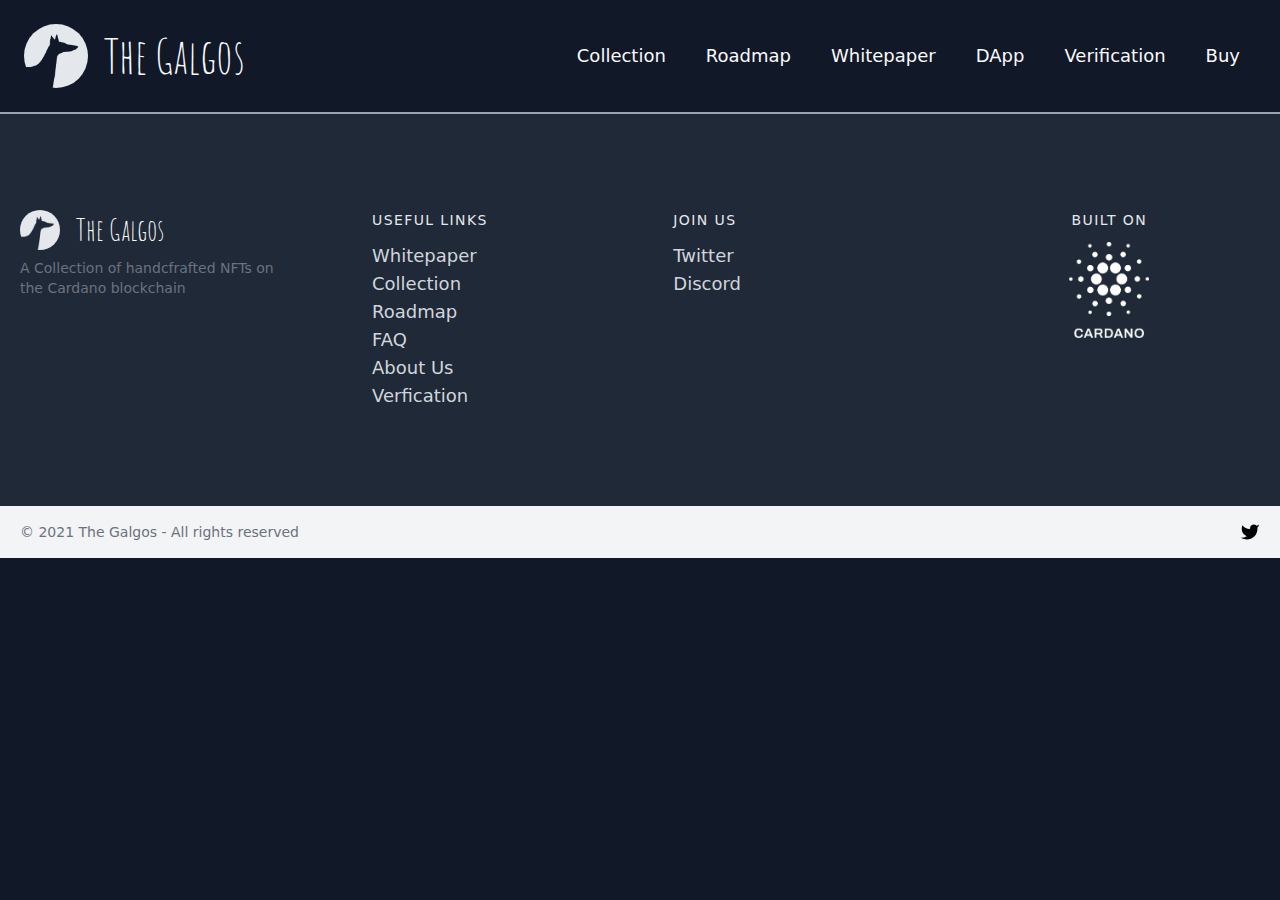
==== commit 1207c791: "Updated roadmap" ====
--- a/index.html
+++ b/index.html
@@ -1 +1 @@
-<!doctype html><html lang="en"><head><meta charset="utf-8"/><link rel="icon" href="/favicon.ico"/><meta name="viewport" content="width=device-width,initial-scale=1"/><meta name="theme-color" content="#000000"/><meta name="description" content="The Galgos Long-term roadmap"/><meta name="description" content="Check out the The Galgos CNFT community on Discord - hang out with 1,444 other members and enjoy free voice and text chat."><meta name="twitter:card" content="summary_large_image"><meta name="twitter:site" content="@TheGalgosNFT"><meta name="twitter:title" content="The Galgos Roadmap!"><meta name="twitter:description" content="Check out our long-term roadmap for phase 1 of the gamification functionality"><meta property="og:title" content="The Galgos long-term roadmap"><meta property="og:url" content="https://roadmap.thegalgos.io"><meta property="og:description" content="Check out our long-term roadmap for phase 1 of the gamification functionality"><meta property="og:site_name" content="The Galgos"><meta property="og:image" content="https://roadmap.thegalgos.io/thumbnail.png"><meta property="og:image:type" content="image/jpeg"><meta property="og:image:width" content="512"><meta property="og:image:height" content="512"><meta name="twitter:image" content="https://roadmap.thegalgos.io/thumbnail.png"><link rel="apple-touch-icon" href="/logo192.png"/><link rel="manifest" href="/manifest.json"/><link href="https://fonts.googleapis.com/css2?family=Amatic+SC:wght@700&display=swap" rel="stylesheet"><title>The Galgos roadmap</title><link href="/static/css/main.a1745194.chunk.css" rel="stylesheet"></head><body class="bg-gray-900 text-lg"><noscript>You need to enable JavaScript to run this app.</noscript><div id="root"></div><script>!function(e){function t(t){for(var n,u,a=t[0],c=t[1],l=t[2],f=0,s=[];f<a.length;f++)u=a[f],Object.prototype.hasOwnProperty.call(o,u)&&o[u]&&s.push(o[u][0]),o[u]=0;for(n in c)Object.prototype.hasOwnProperty.call(c,n)&&(e[n]=c[n]);for(p&&p(t);s.length;)s.shift()();return i.push.apply(i,l||[]),r()}function r(){for(var e,t=0;t<i.length;t++){for(var r=i[t],n=!0,a=1;a<r.length;a++){var c=r[a];0!==o[c]&&(n=!1)}n&&(i.splice(t--,1),e=u(u.s=r[0]))}return e}var n={},o={1:0},i=[];function u(t){if(n[t])return n[t].exports;var r=n[t]={i:t,l:!1,exports:{}};return e[t].call(r.exports,r,r.exports,u),r.l=!0,r.exports}u.e=function(e){var t=[],r=o[e];if(0!==r)if(r)t.push(r[2]);else{var n=new Promise((function(t,n){r=o[e]=[t,n]}));t.push(r[2]=n);var i,a=document.createElement("script");a.charset="utf-8",a.timeout=120,u.nc&&a.setAttribute("nonce",u.nc),a.src=function(e){return u.p+"static/js/"+({}[e]||e)+"."+{3:"0d19022d"}[e]+".chunk.js"}(e);var c=new Error;i=function(t){a.onerror=a.onload=null,clearTimeout(l);var r=o[e];if(0!==r){if(r){var n=t&&("load"===t.type?"missing":t.type),i=t&&t.target&&t.target.src;c.message="Loading chunk "+e+" failed.\n("+n+": "+i+")",c.name="ChunkLoadError",c.type=n,c.request=i,r[1](c)}o[e]=void 0}};var l=setTimeout((function(){i({type:"timeout",target:a})}),12e4);a.onerror=a.onload=i,document.head.appendChild(a)}return Promise.all(t)},u.m=e,u.c=n,u.d=function(e,t,r){u.o(e,t)||Object.defineProperty(e,t,{enumerable:!0,get:r})},u.r=function(e){"undefined"!=typeof Symbol&&Symbol.toStringTag&&Object.defineProperty(e,Symbol.toStringTag,{value:"Module"}),Object.defineProperty(e,"__esModule",{value:!0})},u.t=function(e,t){if(1&t&&(e=u(e)),8&t)return e;if(4&t&&"object"==typeof e&&e&&e.__esModule)return e;var r=Object.create(null);if(u.r(r),Object.defineProperty(r,"default",{enumerable:!0,value:e}),2&t&&"string"!=typeof e)for(var n in e)u.d(r,n,function(t){return e[t]}.bind(null,n));return r},u.n=function(e){var t=e&&e.__esModule?function(){return e.default}:function(){return e};return u.d(t,"a",t),t},u.o=function(e,t){return Object.prototype.hasOwnProperty.call(e,t)},u.p="/",u.oe=function(e){throw console.error(e),e};var a=this["webpackJsonpreact-tailwind-typescript"]=this["webpackJsonpreact-tailwind-typescript"]||[],c=a.push.bind(a);a.push=t,a=a.slice();for(var l=0;l<a.length;l++)t(a[l]);var p=c;r()}([])</script><script src="/static/js/2.0d0ad5f8.chunk.js"></script><script src="/static/js/main.35bb3e8d.chunk.js"></script></body></html>+<!doctype html><html lang="en"><head><meta charset="utf-8"/><link rel="icon" href="/favicon.ico"/><meta name="viewport" content="width=device-width,initial-scale=1"/><meta name="theme-color" content="#000000"/><meta name="description" content="The Galgos NFT with functionality"/><meta name="twitter:card" content="summary_large_image"><meta name="twitter:site" content="@TheGalgosNFT"><meta name="twitter:title" content="The Galgos NFT with functionality"><meta name="twitter:description" content="Collect, trade and play with The Galgos NFTs"><meta name="twitter:image" content="https://thegalgos.io/header-twitter.png"><meta property="og:title" content="The Galgos NFT"><meta property="og:url" content="https://www.thegalgos.io"><meta property="og:description" content="Collect, trade and play with The Galgos NFTs"><meta property="og:site_name" content="The Galgos"><meta property="og:image" content="https://thegalgos.io/header-twitter.png"><meta property="og:image:type" content="image/jpeg"><meta property="og:image:width" content="512"><meta property="og:image:height" content="512"><link rel="apple-touch-icon" href="/logo192.png"/><link rel="manifest" href="/manifest.json"/><link href="https://fonts.googleapis.com/css2?family=Amatic+SC:wght@700&display=swap" rel="stylesheet"><title>The Galgos NFT</title><link href="/static/css/main.90f01d83.chunk.css" rel="stylesheet"></head><body class="bg-gray-900 text-lg"><noscript>You need to enable JavaScript to run this app.</noscript><div id="root"></div><script>!function(e){function t(t){for(var n,u,a=t[0],c=t[1],l=t[2],f=0,s=[];f<a.length;f++)u=a[f],Object.prototype.hasOwnProperty.call(o,u)&&o[u]&&s.push(o[u][0]),o[u]=0;for(n in c)Object.prototype.hasOwnProperty.call(c,n)&&(e[n]=c[n]);for(p&&p(t);s.length;)s.shift()();return i.push.apply(i,l||[]),r()}function r(){for(var e,t=0;t<i.length;t++){for(var r=i[t],n=!0,a=1;a<r.length;a++){var c=r[a];0!==o[c]&&(n=!1)}n&&(i.splice(t--,1),e=u(u.s=r[0]))}return e}var n={},o={1:0},i=[];function u(t){if(n[t])return n[t].exports;var r=n[t]={i:t,l:!1,exports:{}};return e[t].call(r.exports,r,r.exports,u),r.l=!0,r.exports}u.e=function(e){var t=[],r=o[e];if(0!==r)if(r)t.push(r[2]);else{var n=new Promise((function(t,n){r=o[e]=[t,n]}));t.push(r[2]=n);var i,a=document.createElement("script");a.charset="utf-8",a.timeout=120,u.nc&&a.setAttribute("nonce",u.nc),a.src=function(e){return u.p+"static/js/"+({}[e]||e)+"."+{3:"797e0ede"}[e]+".chunk.js"}(e);var c=new Error;i=function(t){a.onerror=a.onload=null,clearTimeout(l);var r=o[e];if(0!==r){if(r){var n=t&&("load"===t.type?"missing":t.type),i=t&&t.target&&t.target.src;c.message="Loading chunk "+e+" failed.\n("+n+": "+i+")",c.name="ChunkLoadError",c.type=n,c.request=i,r[1](c)}o[e]=void 0}};var l=setTimeout((function(){i({type:"timeout",target:a})}),12e4);a.onerror=a.onload=i,document.head.appendChild(a)}return Promise.all(t)},u.m=e,u.c=n,u.d=function(e,t,r){u.o(e,t)||Object.defineProperty(e,t,{enumerable:!0,get:r})},u.r=function(e){"undefined"!=typeof Symbol&&Symbol.toStringTag&&Object.defineProperty(e,Symbol.toStringTag,{value:"Module"}),Object.defineProperty(e,"__esModule",{value:!0})},u.t=function(e,t){if(1&t&&(e=u(e)),8&t)return e;if(4&t&&"object"==typeof e&&e&&e.__esModule)return e;var r=Object.create(null);if(u.r(r),Object.defineProperty(r,"default",{enumerable:!0,value:e}),2&t&&"string"!=typeof e)for(var n in e)u.d(r,n,function(t){return e[t]}.bind(null,n));return r},u.n=function(e){var t=e&&e.__esModule?function(){return e.default}:function(){return e};return u.d(t,"a",t),t},u.o=function(e,t){return Object.prototype.hasOwnProperty.call(e,t)},u.p="/",u.oe=function(e){throw console.error(e),e};var a=this["webpackJsonpreact-tailwind-typescript"]=this["webpackJsonpreact-tailwind-typescript"]||[],c=a.push.bind(a);a.push=t,a=a.slice();for(var l=0;l<a.length;l++)t(a[l]);var p=c;r()}([])</script><script src="/static/js/2.7d4243e7.chunk.js"></script><script src="/static/js/main.adf03f64.chunk.js"></script></body></html>--- a/static/css/main.90f01d83.chunk.css
+++ b/static/css/main.90f01d83.chunk.css
@@ -0,0 +1,4 @@
+/*! tailwindcss v2.2.16 | MIT License | https://tailwindcss.com */
+
+/*! modern-normalize v1.1.0 | MIT License | https://github.com/sindresorhus/modern-normalize */html{-moz-tab-size:4;tab-size:4;line-height:1.15;-webkit-text-size-adjust:100%}body{margin:0;font-family:system-ui,-apple-system,"Segoe UI",Roboto,Helvetica,Arial,sans-serif,"Apple Color Emoji","Segoe UI Emoji"}hr{height:0;color:inherit}abbr[title]{-webkit-text-decoration:underline dotted;text-decoration:underline dotted}b,strong{font-weight:bolder}code,kbd,pre,samp{font-family:ui-monospace,SFMono-Regular,Consolas,"Liberation Mono",Menlo,monospace;font-size:1em}small{font-size:80%}sub,sup{font-size:75%;line-height:0;position:relative;vertical-align:baseline}sub{bottom:-.25em}sup{top:-.5em}table{text-indent:0;border-color:inherit}button,input,optgroup,select,textarea{font-family:inherit;font-size:100%;line-height:1.15;margin:0}button,select{text-transform:none}[type=button],button{-webkit-appearance:button}legend{padding:0}progress{vertical-align:baseline}summary{display:list-item}blockquote,dd,dl,figure,h1,h2,h3,h4,h5,h6,hr,p,pre{margin:0}button{background-color:transparent;background-image:none}fieldset,ol,ul{margin:0;padding:0}ol,ul{list-style:none}html{font-family:ui-sans-serif,system-ui,-apple-system,BlinkMacSystemFont,"Segoe UI",Roboto,"Helvetica Neue",Arial,"Noto Sans",sans-serif,"Apple Color Emoji","Segoe UI Emoji","Segoe UI Symbol","Noto Color Emoji";line-height:1.5}body{font-family:inherit;line-height:inherit}*,:after,:before{box-sizing:border-box;border:0 solid}hr{border-top-width:1px}img{border-style:solid}textarea{resize:vertical}input::-webkit-input-placeholder,textarea::-webkit-input-placeholder{opacity:1;color:#9ca3af}input:-ms-input-placeholder,textarea:-ms-input-placeholder{opacity:1;color:#9ca3af}input::placeholder,textarea::placeholder{opacity:1;color:#9ca3af}button{cursor:pointer}table{border-collapse:collapse}h1,h2,h3,h4,h5,h6{font-size:inherit;font-weight:inherit}a{color:inherit;text-decoration:inherit}button,input,optgroup,select,textarea{padding:0;line-height:inherit;color:inherit}code,kbd,pre,samp{font-family:ui-monospace,SFMono-Regular,Menlo,Monaco,Consolas,"Liberation Mono","Courier New",monospace}audio,canvas,embed,iframe,img,object,svg,video{display:block;vertical-align:middle}img,video{max-width:100%;height:auto}[hidden]{display:none}*,:after,:before{--tw-border-opacity:1;border-color:rgba(229,231,235,var(--tw-border-opacity))}.container{width:100%}@media (min-width:640px){.container{max-width:640px}}@media (min-width:768px){.container{max-width:768px}}@media (min-width:1024px){.container{max-width:1024px}}@media (min-width:1280px){.container{max-width:1280px}}@media (min-width:1536px){.container{max-width:1536px}}.absolute{position:absolute}.relative{position:relative}.sticky{position:-webkit-sticky;position:sticky}.top-12{top:3rem}.-m-4{margin:-1rem}.mx-2{margin-left:.5rem;margin-right:.5rem}.mx-3{margin-left:.75rem;margin-right:.75rem}.mx-6{margin-left:1.5rem;margin-right:1.5rem}.mx-auto{margin-left:auto;margin-right:auto}.my-6{margin-top:1.5rem;margin-bottom:1.5rem}.mt-2{margin-top:.5rem}.mt-4{margin-top:1rem}.mt-6{margin-top:1.5rem}.mt-10{margin-top:2.5rem}.mt-12{margin-top:3rem}.mr-3{margin-right:.75rem}.mr-4{margin-right:1rem}.mr-6{margin-right:1.5rem}.mb-2{margin-bottom:.5rem}.mb-3{margin-bottom:.75rem}.mb-4{margin-bottom:1rem}.mb-6{margin-bottom:1.5rem}.mb-8{margin-bottom:2rem}.mb-10{margin-bottom:2.5rem}.mb-16{margin-bottom:4rem}.mb-20{margin-bottom:5rem}.-mb-10{margin-bottom:-2.5rem}.-mb-12{margin-bottom:-3rem}.ml-1{margin-left:.25rem}.ml-2{margin-left:.5rem}.ml-3{margin-left:.75rem}.ml-16{margin-left:4rem}.ml-auto{margin-left:auto}.-ml-1{margin-left:-.25rem}.block{display:block}.inline-block{display:inline-block}.inline{display:inline}.flex{display:flex}.inline-flex{display:inline-flex}.table{display:table}.grid{display:grid}.hidden{display:none}.h-5{height:1.25rem}.h-6{height:1.5rem}.h-10{height:2.5rem}.h-12{height:3rem}.h-16{height:4rem}.max-h-0{max-height:0}.min-h-full{min-height:100%}.w-5{width:1.25rem}.w-6{width:1.5rem}.w-10{width:2.5rem}.w-12{width:3rem}.w-16{width:4rem}.w-20{width:5rem}.w-64{width:16rem}.w-5\/6{width:83.333333%}.w-6\/12{width:50%}.w-full{width:100%}.max-w-2xl{max-width:42rem}.max-w-7xl{max-width:80rem}.max-w-max{max-width:-webkit-max-content;max-width:max-content}.flex-1{flex:1 1 0%}.flex-shrink-0{flex-shrink:0}.flex-grow{flex-grow:1}.transform{--tw-translate-x:0;--tw-translate-y:0;--tw-rotate:0;--tw-skew-x:0;--tw-skew-y:0;--tw-scale-x:1;--tw-scale-y:1;-webkit-transform:translateX(var(--tw-translate-x)) translateY(var(--tw-translate-y)) rotate(var(--tw-rotate)) skewX(var(--tw-skew-x)) skewY(var(--tw-skew-y)) scaleX(var(--tw-scale-x)) scaleY(var(--tw-scale-y));transform:translateX(var(--tw-translate-x)) translateY(var(--tw-translate-y)) rotate(var(--tw-rotate)) skewX(var(--tw-skew-x)) skewY(var(--tw-skew-y)) scaleX(var(--tw-scale-x)) scaleY(var(--tw-scale-y))}.group:hover .group-hover\:scale-150{--tw-scale-x:1.5;--tw-scale-y:1.5}@-webkit-keyframes spin{to{-webkit-transform:rotate(1turn);transform:rotate(1turn)}}@keyframes spin{to{-webkit-transform:rotate(1turn);transform:rotate(1turn)}}@-webkit-keyframes ping{75%,to{-webkit-transform:scale(2);transform:scale(2);opacity:0}}@keyframes ping{75%,to{-webkit-transform:scale(2);transform:scale(2);opacity:0}}@-webkit-keyframes pulse{50%{opacity:.5}}@keyframes pulse{50%{opacity:.5}}@-webkit-keyframes bounce{0%,to{-webkit-transform:translateY(-25%);transform:translateY(-25%);-webkit-animation-timing-function:cubic-bezier(.8,0,1,1);animation-timing-function:cubic-bezier(.8,0,1,1)}50%{-webkit-transform:none;transform:none;-webkit-animation-timing-function:cubic-bezier(0,0,.2,1);animation-timing-function:cubic-bezier(0,0,.2,1)}}@keyframes bounce{0%,to{-webkit-transform:translateY(-25%);transform:translateY(-25%);-webkit-animation-timing-function:cubic-bezier(.8,0,1,1);animation-timing-function:cubic-bezier(.8,0,1,1)}50%{-webkit-transform:none;transform:none;-webkit-animation-timing-function:cubic-bezier(0,0,.2,1);animation-timing-function:cubic-bezier(0,0,.2,1)}}.animate-spin{-webkit-animation:spin 1s linear infinite;animation:spin 1s linear infinite}.animate-pulse{-webkit-animation:pulse 2s cubic-bezier(.4,0,.6,1) infinite;animation:pulse 2s cubic-bezier(.4,0,.6,1) infinite}.resize-none{resize:none}.list-inside{list-style-position:inside}.list-none{list-style-type:none}.list-disc{list-style-type:disc}.grid-cols-1{grid-template-columns:repeat(1,minmax(0,1fr))}.grid-rows-1{grid-template-rows:repeat(1,minmax(0,1fr))}.flex-col{flex-direction:column}.flex-wrap{flex-wrap:wrap}.items-center{align-items:center}.justify-center{justify-content:center}.justify-between{justify-content:space-between}.gap-2{gap:.5rem}.gap-4{gap:1rem}.gap-6{gap:1.5rem}.gap-10{gap:2.5rem}.space-x-2>:not([hidden])~:not([hidden]){--tw-space-x-reverse:0;margin-right:calc(0.5rem*var(--tw-space-x-reverse));margin-left:calc(0.5rem*(1 - var(--tw-space-x-reverse)))}.space-y-10>:not([hidden])~:not([hidden]){--tw-space-y-reverse:0;margin-top:calc(2.5rem*(1 - var(--tw-space-y-reverse)));margin-bottom:calc(2.5rem*var(--tw-space-y-reverse))}.overflow-hidden{overflow:hidden}.whitespace-nowrap{white-space:nowrap}.rounded{border-radius:.25rem}.rounded-md{border-radius:.375rem}.rounded-lg{border-radius:.5rem}.rounded-xl{border-radius:.75rem}.rounded-full{border-radius:9999px}.border-0{border-width:0}.border-2{border-width:2px}.border{border-width:1px}.border-t{border-top-width:1px}.border-b-2{border-bottom-width:2px}.border-b{border-bottom-width:1px}.border-white{--tw-border-opacity:1;border-color:rgba(255,255,255,var(--tw-border-opacity))}.border-gray-400{--tw-border-opacity:1;border-color:rgba(156,163,175,var(--tw-border-opacity))}.border-gray-500{--tw-border-opacity:1;border-color:rgba(107,114,128,var(--tw-border-opacity))}.border-gray-700{--tw-border-opacity:1;border-color:rgba(55,65,81,var(--tw-border-opacity))}.border-gray-800{--tw-border-opacity:1;border-color:rgba(31,41,55,var(--tw-border-opacity))}.border-yellow-300{--tw-border-opacity:1;border-color:rgba(252,211,77,var(--tw-border-opacity))}.border-blue-500{--tw-border-opacity:1;border-color:rgba(59,130,246,var(--tw-border-opacity))}.bg-black{--tw-bg-opacity:1;background-color:rgba(0,0,0,var(--tw-bg-opacity))}.bg-gray-100{--tw-bg-opacity:1;background-color:rgba(243,244,246,var(--tw-bg-opacity))}.bg-gray-700{--tw-bg-opacity:1;background-color:rgba(55,65,81,var(--tw-bg-opacity))}.bg-gray-800{--tw-bg-opacity:1;background-color:rgba(31,41,55,var(--tw-bg-opacity))}.bg-gray-900{--tw-bg-opacity:1;background-color:rgba(17,24,39,var(--tw-bg-opacity))}.bg-red-500{--tw-bg-opacity:1;background-color:rgba(239,68,68,var(--tw-bg-opacity))}.bg-yellow-300{--tw-bg-opacity:1;background-color:rgba(252,211,77,var(--tw-bg-opacity))}.bg-yellow-600{--tw-bg-opacity:1;background-color:rgba(217,119,6,var(--tw-bg-opacity))}.bg-yellow-800{--tw-bg-opacity:1;background-color:rgba(146,64,14,var(--tw-bg-opacity))}.bg-green-500{--tw-bg-opacity:1;background-color:rgba(16,185,129,var(--tw-bg-opacity))}.bg-green-600{--tw-bg-opacity:1;background-color:rgba(5,150,105,var(--tw-bg-opacity))}.bg-green-700{--tw-bg-opacity:1;background-color:rgba(4,120,87,var(--tw-bg-opacity))}.bg-blue-800{--tw-bg-opacity:1;background-color:rgba(30,64,175,var(--tw-bg-opacity))}.bg-indigo-500{--tw-bg-opacity:1;background-color:rgba(99,102,241,var(--tw-bg-opacity))}.hover\:bg-yellow-500:hover{--tw-bg-opacity:1;background-color:rgba(245,158,11,var(--tw-bg-opacity))}.hover\:bg-green-600:hover{--tw-bg-opacity:1;background-color:rgba(5,150,105,var(--tw-bg-opacity))}.hover\:bg-blue-500:hover{--tw-bg-opacity:1;background-color:rgba(59,130,246,var(--tw-bg-opacity))}.hover\:bg-blue-900:hover{--tw-bg-opacity:1;background-color:rgba(30,58,138,var(--tw-bg-opacity))}.fill-current{fill:currentColor}.object-cover{object-fit:cover}.object-center{object-position:center}.p-2{padding:.5rem}.p-4{padding:1rem}.p-6{padding:1.5rem}.p-10{padding:2.5rem}.px-1{padding-left:.25rem;padding-right:.25rem}.px-4{padding-left:1rem;padding-right:1rem}.px-5{padding-left:1.25rem;padding-right:1.25rem}.px-6{padding-left:1.5rem;padding-right:1.5rem}.px-8{padding-left:2rem;padding-right:2rem}.py-1{padding-top:.25rem;padding-bottom:.25rem}.py-2{padding-top:.5rem;padding-bottom:.5rem}.py-4{padding-top:1rem;padding-bottom:1rem}.py-6{padding-top:1.5rem;padding-bottom:1.5rem}.py-10{padding-top:2.5rem;padding-bottom:2.5rem}.py-12{padding-top:3rem;padding-bottom:3rem}.py-24{padding-top:6rem;padding-bottom:6rem}.pt-6{padding-top:1.5rem}.pt-20{padding-top:5rem}.pr-12{padding-right:3rem}.pb-20{padding-bottom:5rem}.pb-40{padding-bottom:10rem}.pl-12{padding-left:3rem}.text-left{text-align:left}.text-center{text-align:center}.text-right{text-align:right}.text-xs{font-size:.75rem;line-height:1rem}.text-sm{font-size:.875rem;line-height:1.25rem}.text-base{font-size:1rem;line-height:1.5rem}.text-lg{font-size:1.125rem}.text-lg,.text-xl{line-height:1.75rem}.text-xl{font-size:1.25rem}.text-2xl{font-size:1.5rem;line-height:2rem}.text-3xl{font-size:1.875rem;line-height:2.25rem}.text-4xl{font-size:2.25rem;line-height:2.5rem}.text-5xl{font-size:3rem;line-height:1}.font-medium{font-weight:500}.font-semibold{font-weight:600}.font-bold{font-weight:700}.font-extrabold{font-weight:800}.uppercase{text-transform:uppercase}.leading-6{line-height:1.5rem}.leading-8{line-height:2rem}.leading-snug{line-height:1.375}.leading-normal{line-height:1.5}.leading-relaxed{line-height:1.625}.tracking-tight{letter-spacing:-.025em}.tracking-wide{letter-spacing:.025em}.tracking-widest{letter-spacing:.1em}.text-white{--tw-text-opacity:1;color:rgba(255,255,255,var(--tw-text-opacity))}.text-gray-50{--tw-text-opacity:1;color:rgba(249,250,251,var(--tw-text-opacity))}.text-gray-200{--tw-text-opacity:1;color:rgba(229,231,235,var(--tw-text-opacity))}.text-gray-300{--tw-text-opacity:1;color:rgba(209,213,219,var(--tw-text-opacity))}.text-gray-400{--tw-text-opacity:1;color:rgba(156,163,175,var(--tw-text-opacity))}.text-gray-500{--tw-text-opacity:1;color:rgba(107,114,128,var(--tw-text-opacity))}.text-gray-900{--tw-text-opacity:1;color:rgba(17,24,39,var(--tw-text-opacity))}.text-yellow-300{--tw-text-opacity:1;color:rgba(252,211,77,var(--tw-text-opacity))}.text-yellow-600{--tw-text-opacity:1;color:rgba(217,119,6,var(--tw-text-opacity))}.text-blue-400{--tw-text-opacity:1;color:rgba(96,165,250,var(--tw-text-opacity))}.text-indigo-400{--tw-text-opacity:1;color:rgba(129,140,248,var(--tw-text-opacity))}.hover\:text-blue-400:hover{--tw-text-opacity:1;color:rgba(96,165,250,var(--tw-text-opacity))}.hover\:text-blue-500:hover{--tw-text-opacity:1;color:rgba(59,130,246,var(--tw-text-opacity))}.text-opacity-100{--tw-text-opacity:1}.underline{text-decoration:underline}.opacity-25{opacity:.25}.opacity-75{opacity:.75}*,:after,:before{--tw-shadow:0 0 transparent}.shadow-lg{--tw-shadow:0 10px 15px -3px rgba(0,0,0,0.1),0 4px 6px -2px rgba(0,0,0,0.05);box-shadow:var(--tw-ring-offset-shadow,0 0 transparent),var(--tw-ring-shadow,0 0 transparent),var(--tw-shadow)}.focus\:outline-none:focus{outline:2px solid transparent;outline-offset:2px}*,:after,:before{--tw-ring-inset:var(--tw-empty,/*!*/ /*!*/);--tw-ring-offset-width:0px;--tw-ring-offset-color:#fff;--tw-ring-color:rgba(59,130,246,0.5);--tw-ring-offset-shadow:0 0 transparent;--tw-ring-shadow:0 0 transparent}.transition-all{transition-property:all;transition-timing-function:cubic-bezier(.4,0,.2,1);transition-duration:.15s}.transition{transition-property:background-color,border-color,color,fill,stroke,opacity,box-shadow,-webkit-transform,-webkit-filter,-webkit-backdrop-filter;transition-property:background-color,border-color,color,fill,stroke,opacity,box-shadow,transform,filter,backdrop-filter;transition-property:background-color,border-color,color,fill,stroke,opacity,box-shadow,transform,filter,backdrop-filter,-webkit-transform,-webkit-filter,-webkit-backdrop-filter;transition-timing-function:cubic-bezier(.4,0,.2,1);transition-duration:.15s}.duration-700{transition-duration:.7s}.duration-1000{transition-duration:1s}.ease-out{transition-timing-function:cubic-bezier(0,0,.2,1)}.brand-text{font-family:"Amatic SC",cursive}.header-link{border-radius:.375rem}.header-link:hover{--tw-bg-opacity:1;background-color:rgba(55,65,81,var(--tw-bg-opacity))}.header-link{padding:.5rem 1rem;font-weight:500;--tw-text-opacity:1;color:rgba(249,250,251,var(--tw-text-opacity))}.header-link:hover{--tw-text-opacity:1;color:rgba(255,255,255,var(--tw-text-opacity))}.header-link{transition-property:background-color,border-color,color,fill,stroke,opacity,box-shadow,-webkit-transform,-webkit-filter,-webkit-backdrop-filter;transition-property:background-color,border-color,color,fill,stroke,opacity,box-shadow,transform,filter,backdrop-filter;transition-property:background-color,border-color,color,fill,stroke,opacity,box-shadow,transform,filter,backdrop-filter,-webkit-transform,-webkit-filter,-webkit-backdrop-filter;transition-timing-function:cubic-bezier(.4,0,.2,1);transition-duration:.15s}.header-link-active{border-radius:.375rem;--tw-bg-opacity:1;background-color:rgba(107,114,128,var(--tw-bg-opacity));padding:.5rem 1rem;font-weight:500;--tw-text-opacity:1;color:rgba(249,250,251,var(--tw-text-opacity))}.badge-sm,.header-link-active:hover{--tw-text-opacity:1;color:rgba(255,255,255,var(--tw-text-opacity))}.badge-sm{border-radius:9999px;--tw-bg-opacity:1;background-color:rgba(4,120,87,var(--tw-bg-opacity));padding:.5rem 1rem;font-size:.875rem;line-height:1.25rem}@media (min-width:640px){.sm\:mt-0{margin-top:0}.sm\:ml-auto{margin-left:auto}.sm\:grid-cols-2{grid-template-columns:repeat(2,minmax(0,1fr))}.sm\:flex-row{flex-direction:row}.sm\:justify-start{justify-content:flex-start}.sm\:px-6{padding-left:1.5rem;padding-right:1.5rem}.sm\:text-left{text-align:left}.sm\:text-3xl{font-size:1.875rem;line-height:2.25rem}.sm\:text-4xl{font-size:2.25rem;line-height:2.5rem}.sm\:text-5xl{font-size:3rem;line-height:1}}@media (min-width:768px){.md\:mx-0{margin-left:0;margin-right:0}.md\:mt-0{margin-top:0}.md\:mr-0{margin-right:0}.md\:mb-0{margin-bottom:0}.md\:grid{display:grid}.md\:w-1\/2{width:50%}.md\:w-1\/3{width:33.333333%}.md\:w-5\/12{width:41.666667%}.md\:w-7\/12{width:58.333333%}.md\:grid-cols-2{grid-template-columns:repeat(2,minmax(0,1fr))}.md\:flex-row{flex-direction:row}.md\:flex-nowrap{flex-wrap:nowrap}.md\:items-start{align-items:flex-start}.md\:items-center{align-items:center}.md\:justify-start{justify-content:flex-start}.md\:gap-x-8{-webkit-column-gap:2rem;column-gap:2rem}.md\:gap-y-10{row-gap:2.5rem}.md\:space-y-0>:not([hidden])~:not([hidden]){--tw-space-y-reverse:0;margin-top:calc(0px*(1 - var(--tw-space-y-reverse)));margin-bottom:calc(0px*var(--tw-space-y-reverse))}.md\:pt-40{padding-top:10rem}.md\:pr-16{padding-right:4rem}.md\:pl-20{padding-left:5rem}.md\:text-left{text-align:left}.md\:text-base{font-size:1rem;line-height:1.5rem}.md\:text-xl{font-size:1.25rem;line-height:1.75rem}.md\:text-2xl{font-size:1.5rem;line-height:2rem}.md\:text-4xl{font-size:2.25rem;line-height:2.5rem}.md\:leading-relaxed{line-height:1.625}}@media (min-width:1024px){.lg\:mx-auto{margin-left:auto;margin-right:auto}.lg\:mb-0{margin-bottom:0}.lg\:block{display:block}.lg\:inline-block{display:inline-block}.lg\:w-1\/2{width:50%}.lg\:w-1\/3{width:33.333333%}.lg\:w-2\/3{width:66.666667%}.lg\:w-full{width:100%}.lg\:max-w-lg{max-width:32rem}.lg\:flex-grow{flex-grow:1}.lg\:items-start{align-items:flex-start}.lg\:px-8{padding-left:2rem;padding-right:2rem}.lg\:py-6{padding-top:1.5rem;padding-bottom:1.5rem}.lg\:pr-10{padding-right:2.5rem}.lg\:pr-24{padding-right:6rem}.lg\:text-center{text-align:center}}@media (min-width:1280px){.xl\:grid-cols-4{grid-template-columns:repeat(4,minmax(0,1fr))}}
+/*# sourceMappingURL=main.90f01d83.chunk.css.map */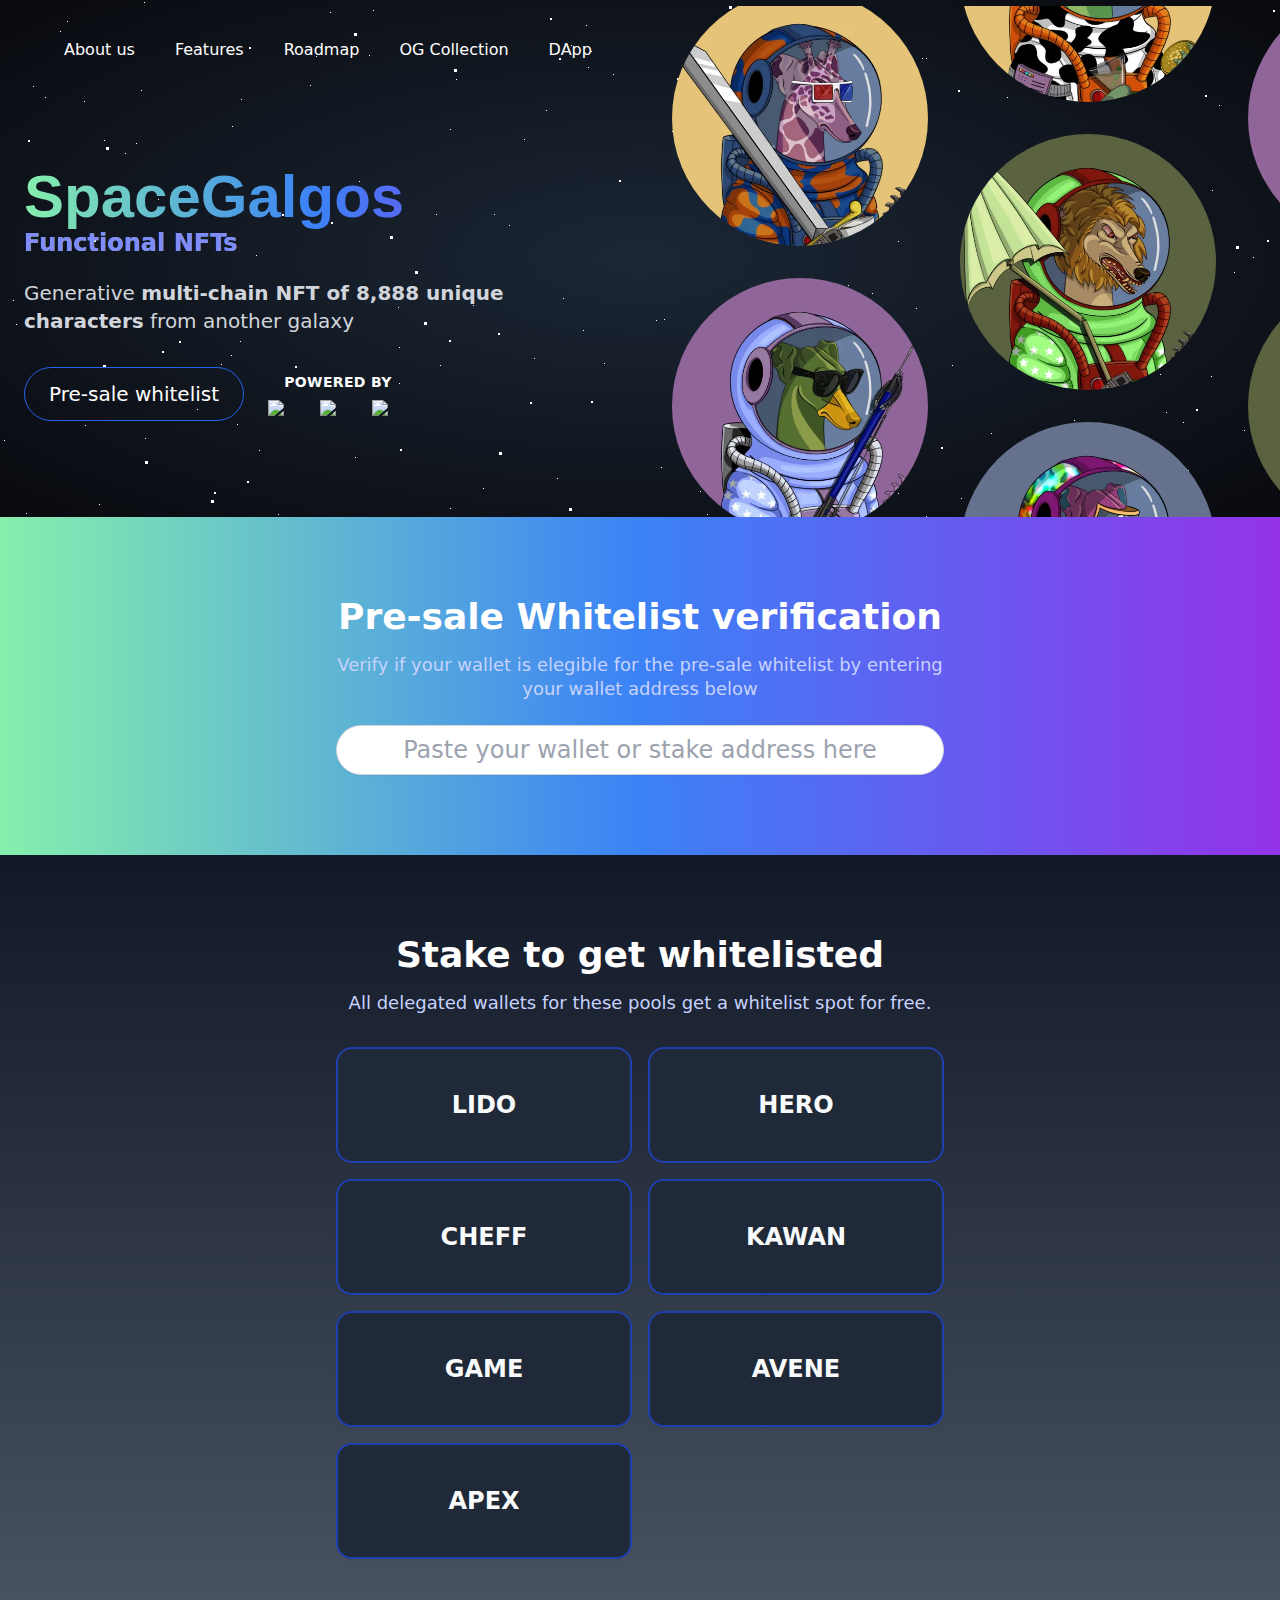
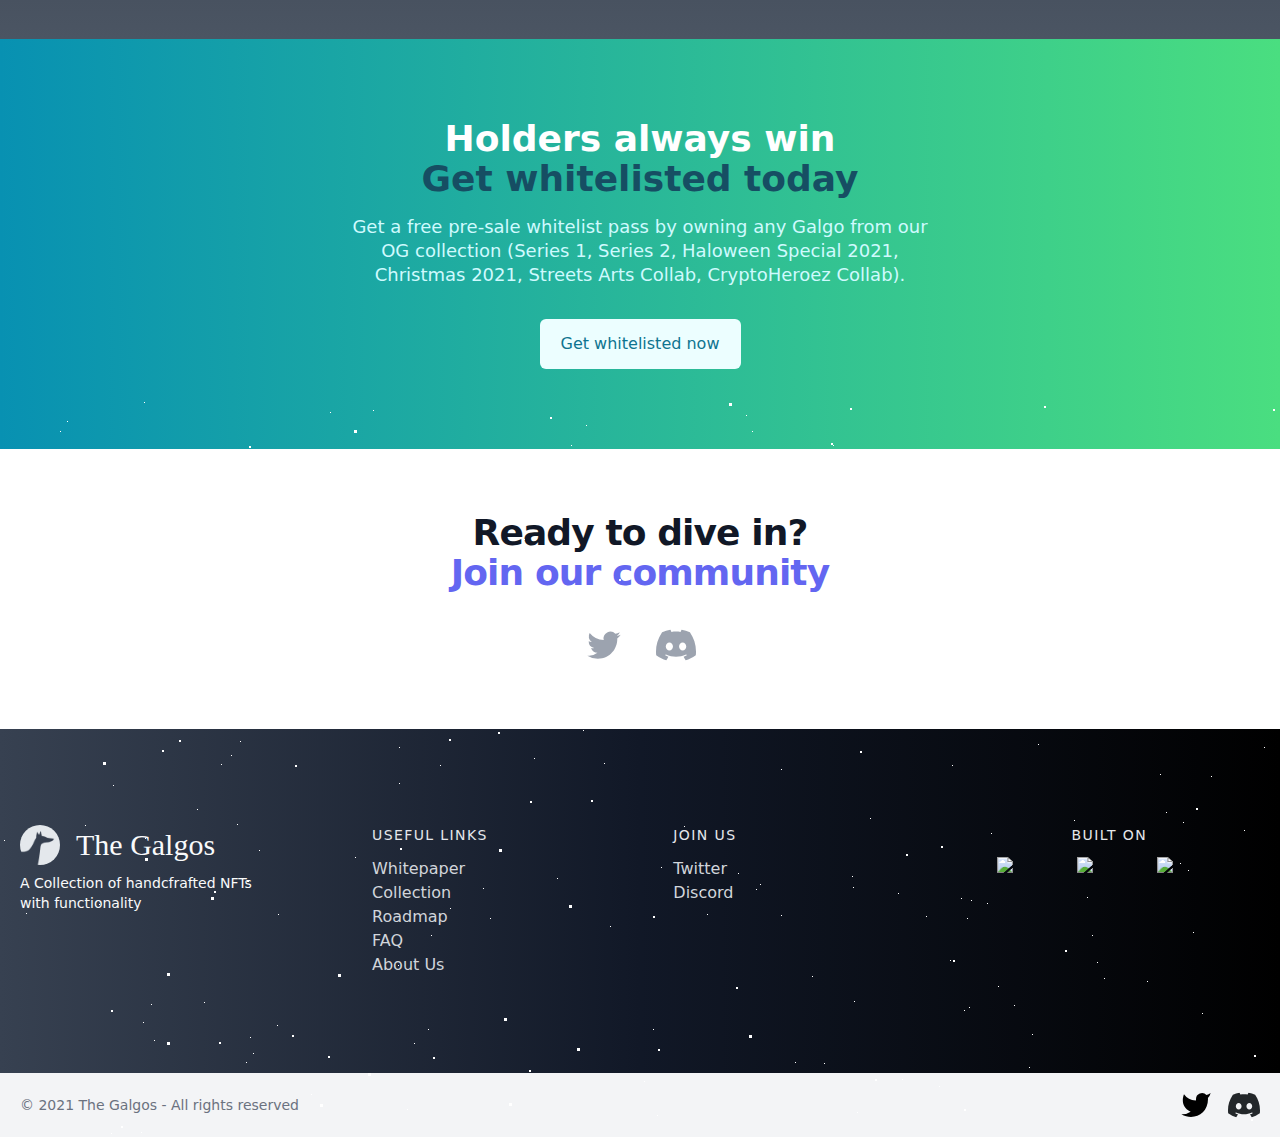
==== commit 92b90cb7: "Added whitelist" ====
--- a/index.html
+++ b/index.html
@@ -1 +1 @@
-<!doctype html><html lang="en"><head><meta charset="utf-8"/><link rel="icon" href="/favicon.ico"/><meta name="viewport" content="width=device-width,initial-scale=1"/><meta name="theme-color" content="#000000"/><meta name="description" content="The Galgos NFT with functionality"/><meta name="twitter:card" content="summary_large_image"><meta name="twitter:site" content="@TheGalgosNFT"><meta name="twitter:title" content="The Galgos NFT with functionality"><meta name="twitter:description" content="Collect, trade and play with The Galgos NFTs"><meta name="twitter:image" content="https://thegalgos.io/header-twitter.png"><meta property="og:title" content="The Galgos NFT"><meta property="og:url" content="https://www.thegalgos.io"><meta property="og:description" content="Collect, trade and play with The Galgos NFTs"><meta property="og:site_name" content="The Galgos"><meta property="og:image" content="https://thegalgos.io/header-twitter.png"><meta property="og:image:type" content="image/jpeg"><meta property="og:image:width" content="512"><meta property="og:image:height" content="512"><link rel="apple-touch-icon" href="/logo192.png"/><link rel="manifest" href="/manifest.json"/><link href="https://fonts.googleapis.com/css2?family=Amatic+SC:wght@700&display=swap" rel="stylesheet"><title>The Galgos NFT</title><link href="/static/css/main.90f01d83.chunk.css" rel="stylesheet"></head><body class="bg-gray-900 text-lg"><noscript>You need to enable JavaScript to run this app.</noscript><div id="root"></div><script>!function(e){function t(t){for(var n,u,a=t[0],c=t[1],l=t[2],f=0,s=[];f<a.length;f++)u=a[f],Object.prototype.hasOwnProperty.call(o,u)&&o[u]&&s.push(o[u][0]),o[u]=0;for(n in c)Object.prototype.hasOwnProperty.call(c,n)&&(e[n]=c[n]);for(p&&p(t);s.length;)s.shift()();return i.push.apply(i,l||[]),r()}function r(){for(var e,t=0;t<i.length;t++){for(var r=i[t],n=!0,a=1;a<r.length;a++){var c=r[a];0!==o[c]&&(n=!1)}n&&(i.splice(t--,1),e=u(u.s=r[0]))}return e}var n={},o={1:0},i=[];function u(t){if(n[t])return n[t].exports;var r=n[t]={i:t,l:!1,exports:{}};return e[t].call(r.exports,r,r.exports,u),r.l=!0,r.exports}u.e=function(e){var t=[],r=o[e];if(0!==r)if(r)t.push(r[2]);else{var n=new Promise((function(t,n){r=o[e]=[t,n]}));t.push(r[2]=n);var i,a=document.createElement("script");a.charset="utf-8",a.timeout=120,u.nc&&a.setAttribute("nonce",u.nc),a.src=function(e){return u.p+"static/js/"+({}[e]||e)+"."+{3:"797e0ede"}[e]+".chunk.js"}(e);var c=new Error;i=function(t){a.onerror=a.onload=null,clearTimeout(l);var r=o[e];if(0!==r){if(r){var n=t&&("load"===t.type?"missing":t.type),i=t&&t.target&&t.target.src;c.message="Loading chunk "+e+" failed.\n("+n+": "+i+")",c.name="ChunkLoadError",c.type=n,c.request=i,r[1](c)}o[e]=void 0}};var l=setTimeout((function(){i({type:"timeout",target:a})}),12e4);a.onerror=a.onload=i,document.head.appendChild(a)}return Promise.all(t)},u.m=e,u.c=n,u.d=function(e,t,r){u.o(e,t)||Object.defineProperty(e,t,{enumerable:!0,get:r})},u.r=function(e){"undefined"!=typeof Symbol&&Symbol.toStringTag&&Object.defineProperty(e,Symbol.toStringTag,{value:"Module"}),Object.defineProperty(e,"__esModule",{value:!0})},u.t=function(e,t){if(1&t&&(e=u(e)),8&t)return e;if(4&t&&"object"==typeof e&&e&&e.__esModule)return e;var r=Object.create(null);if(u.r(r),Object.defineProperty(r,"default",{enumerable:!0,value:e}),2&t&&"string"!=typeof e)for(var n in e)u.d(r,n,function(t){return e[t]}.bind(null,n));return r},u.n=function(e){var t=e&&e.__esModule?function(){return e.default}:function(){return e};return u.d(t,"a",t),t},u.o=function(e,t){return Object.prototype.hasOwnProperty.call(e,t)},u.p="/",u.oe=function(e){throw console.error(e),e};var a=this["webpackJsonpreact-tailwind-typescript"]=this["webpackJsonpreact-tailwind-typescript"]||[],c=a.push.bind(a);a.push=t,a=a.slice();for(var l=0;l<a.length;l++)t(a[l]);var p=c;r()}([])</script><script src="/static/js/2.7d4243e7.chunk.js"></script><script src="/static/js/main.adf03f64.chunk.js"></script></body></html>+<!DOCTYPE html><html><head><meta name="viewport" content="width=device-width"/><meta charSet="utf-8"/><link rel="preconnect" href="https://fonts.googleapis.com"/><link rel="preconnect" href="https://fonts.gstatic.com" crossorigin=""/><meta name="next-head-count" content="6"/><link rel="preconnect" href="https://fonts.gstatic.com" crossorigin /><link rel="preload" href="/_next/static/css/4cf526f1ddeb7f50.css" as="style"/><link rel="stylesheet" href="/_next/static/css/4cf526f1ddeb7f50.css" data-n-g=""/><noscript data-n-css=""></noscript><script defer="" nomodule="" src="/_next/static/chunks/polyfills-5cd94c89d3acac5f.js"></script><script src="/_next/static/chunks/webpack-d5c25fd331c4dadd.js" defer=""></script><script src="/_next/static/chunks/framework-5f4595e5518b5600.js" defer=""></script><script src="/_next/static/chunks/main-a054bbf31fb90f6a.js" defer=""></script><script src="/_next/static/chunks/pages/_app-de98cf2731f028b7.js" defer=""></script><script src="/_next/static/chunks/86-76d678e677bb3ea9.js" defer=""></script><script src="/_next/static/chunks/pages/index-7bb8caaf41ba0250.js" defer=""></script><script src="/_next/static/QtDsdyWiTG01hkWpfU-6M/_buildManifest.js" defer=""></script><script src="/_next/static/QtDsdyWiTG01hkWpfU-6M/_ssgManifest.js" defer=""></script><script src="/_next/static/QtDsdyWiTG01hkWpfU-6M/_middlewareManifest.js" defer=""></script><style data-href="https://fonts.googleapis.com/css2?family=Montserrat:ital,wght@1,900&display=swap">@font-face{font-family:'Montserrat';font-style:italic;font-weight:900;font-display:swap;src:url(https://fonts.gstatic.com/s/montserrat/v23/JTUFjIg1_i6t8kCHKm459Wx7xQYXK0vOoz6jqw16aXw.woff) format('woff')}@font-face{font-family:'Montserrat';font-style:italic;font-weight:900;font-display:swap;src:url(https://fonts.gstatic.com/s/montserrat/v23/JTUFjIg1_i6t8kCHKm459Wx7xQYXK0vOoz6jqw16WXV0oJC8MLnbtrVK.woff) format('woff');unicode-range:U+0460-052F,U+1C80-1C88,U+20B4,U+2DE0-2DFF,U+A640-A69F,U+FE2E-FE2F}@font-face{font-family:'Montserrat';font-style:italic;font-weight:900;font-display:swap;src:url(https://fonts.gstatic.com/s/montserrat/v23/JTUFjIg1_i6t8kCHKm459Wx7xQYXK0vOoz6jqw16WXx0oJC8MLnbtrVK.woff) format('woff');unicode-range:U+0400-045F,U+0490-0491,U+04B0-04B1,U+2116}@font-face{font-family:'Montserrat';font-style:italic;font-weight:900;font-display:swap;src:url(https://fonts.gstatic.com/s/montserrat/v23/JTUFjIg1_i6t8kCHKm459Wx7xQYXK0vOoz6jqw16WXd0oJC8MLnbtrVK.woff) format('woff');unicode-range:U+0102-0103,U+0110-0111,U+0128-0129,U+0168-0169,U+01A0-01A1,U+01AF-01B0,U+1EA0-1EF9,U+20AB}@font-face{font-family:'Montserrat';font-style:italic;font-weight:900;font-display:swap;src:url(https://fonts.gstatic.com/s/montserrat/v23/JTUFjIg1_i6t8kCHKm459Wx7xQYXK0vOoz6jqw16WXZ0oJC8MLnbtrVK.woff) format('woff');unicode-range:U+0100-024F,U+0259,U+1E00-1EFF,U+2020,U+20A0-20AB,U+20AD-20CF,U+2113,U+2C60-2C7F,U+A720-A7FF}@font-face{font-family:'Montserrat';font-style:italic;font-weight:900;font-display:swap;src:url(https://fonts.gstatic.com/s/montserrat/v23/JTUFjIg1_i6t8kCHKm459Wx7xQYXK0vOoz6jqw16WXh0oJC8MLnbtg.woff) format('woff');unicode-range:U+0000-00FF,U+0131,U+0152-0153,U+02BB-02BC,U+02C6,U+02DA,U+02DC,U+2000-206F,U+2074,U+20AC,U+2122,U+2191,U+2193,U+2212,U+2215,U+FEFF,U+FFFD}</style><style data-href="https://fonts.googleapis.com/css2?family=Jockey+One&display=swap">@font-face{font-family:'Jockey One';font-style:normal;font-weight:400;font-display:swap;src:url(https://fonts.gstatic.com/s/jockeyone/v13/HTxpL2g2KjCFj4x8WI6ArIU.woff) format('woff')}@font-face{font-family:'Jockey One';font-style:normal;font-weight:400;font-display:swap;src:url(https://fonts.gstatic.com/s/jockeyone/v13/HTxpL2g2KjCFj4x8WI6AnI_xHKGn8xbL3g.woff2) format('woff2');unicode-range:U+0100-024F,U+0259,U+1E00-1EFF,U+2020,U+20A0-20AB,U+20AD-20CF,U+2113,U+2C60-2C7F,U+A720-A7FF}@font-face{font-family:'Jockey One';font-style:normal;font-weight:400;font-display:swap;src:url(https://fonts.gstatic.com/s/jockeyone/v13/HTxpL2g2KjCFj4x8WI6AnIHxHKGn8xY.woff2) format('woff2');unicode-range:U+0000-00FF,U+0131,U+0152-0153,U+02BB-02BC,U+02C6,U+02DA,U+02DC,U+2000-206F,U+2074,U+20AC,U+2122,U+2191,U+2193,U+2212,U+2215,U+FEFF,U+FFFD}</style></head><body><div id="__next" data-reactroot=""><div class="" id="main"><div id="container"><div id="stars"></div><div id="stars2"></div><div id="stars3"></div><div class="relative overflow-hidden"><div class="hidden sm:block sm:absolute sm:inset-0" aria-hidden="true"></div><div class="relative pt-6 pb-16 sm:pb-24"><div><nav class="relative max-w-7xl mx-auto flex items-center justify-between px-4 sm:px-6" aria-label="Global"><div class="flex items-center flex-1"><div class="flex items-center justify-between w-full md:w-auto"><a href="#"><span class="sr-only">The Galgos</span><img class="h-8 w-auto sm:h-10 rounded-full" src="https://dapp.thegalgos.io/logo-200x200.png" alt=""/></a><div class="-mr-2 flex items-center md:hidden"><button class="bg-gray-800 rounded-md p-2 inline-flex items-center justify-center text-gray-400 hover:bg-gray-700 focus:outline-none focus:ring-2 focus-ring-inset focus:ring-white" id="headlessui-popover-button-undefined" type="button" aria-expanded="false"><span class="sr-only">Open main menu</span><svg xmlns="http://www.w3.org/2000/svg" fill="none" viewBox="0 0 24 24" stroke-width="2" stroke="currentColor" aria-hidden="true" class="h-6 w-6"><path stroke-linecap="round" stroke-linejoin="round" d="M4 6h16M4 12h16M4 18h16"></path></svg></button></div></div><div class="hidden space-x-10 md:flex md:ml-10"><a class="font-medium text-white hover:text-gray-300" href="/about">About us</a><a class="font-medium text-white hover:text-gray-300" href="/home">Features</a><a class="font-medium text-white hover:text-gray-300" href="/roadmap">Roadmap</a><a class="font-medium text-white hover:text-gray-300" href="/og-collection">OG Collection</a><a class="font-medium text-white hover:text-gray-300" href="https://dapp.thegalgos.io">DApp</a></div></div></nav></div><main class="mt-16 sm:mt-24"><div class="mx-auto max-w-7xl"><div class="lg:grid lg:grid-cols-12 lg:gap-8"><div class="px-4 sm:px-6 sm:text-center md:max-w-2xl md:mx-auto lg:col-span-6 lg:text-left lg:flex lg:items-center"><div><h1 class="text-5xl font-extrabold text-transparent sm:text-6xl bg-clip-text bg-gradient-to-r from-green-300 via-blue-500 to-purple-600"><span class="logo-font">SpaceGalgos</span><span class="text-indigo-400 md:block text-2xl block">Functional NFTs</span></h1><p class="mt-3 text-base text-gray-300 sm:mt-5 sm:text-xl lg:text-lg xl:text-xl">Generative <span class="font-bold">multi-chain NFT of 8,888 unique characters</span> <!-- -->from another galaxy</p><div class="flex"></div><div class="flex gap-6 items-center flex-col sm:flex-row mt-8"><a href="#whitelist-verification" class="text-white border-blue-600 hover:border-transparent hover:bg-gradient-to-r hover:from-pink-500 hover:via-red-500 hover:to-yellow-500 whitespace-nowrap inline-flex items-center px-6 py-3 border border-transparent text-xl font-medium rounded-full shadow-sm focus:outline-none focus:ring-2 focus:ring-offset-2 focus:ring-indigo-500">Pre-sale whitelist</a><div><p class="text-sm text-white uppercase tracking-wide font-semibold text-center whitespace-nowrap">Powered by</p><div class="flex justify-center gap-4 mt-2"><img class="w-9 " src="https://currencyimg.bitcointrade.com.br/currency_images/frontend/Colored/ada.svg"/><img class="w-9" src="https://cryptologos.cc/logos/solana-sol-logo.svg?v=022"/><img class="w-9 " src="https://cryptologos.cc/logos/terra-luna-luna-logo.svg?v=022"/></div></div></div></div></div><div aria-hidden="true" class="pointer-events-none lg:absolute lg:inset-y-0 lg:max-w-7xl lg:mx-auto lg:w-full"><div class="absolute transform sm:left-1/2 sm:top-0 sm:translate-x-8 lg:left-1/2 lg:top-1/2 lg:-translate-y-1/2 lg:translate-x-8"><div class="flex items-center space-x-6 lg:space-x-8"><div class="flex-shrink-0 grid grid-cols-1 gap-y-6 lg:gap-y-8"><div class="transform w-64 h-64 rounded-full overflow-hidden sm:opacity-0 lg:opacity-100"><img src="/images/16.webp" alt="" class="w-full h-full object-center object-cover"/></div><div class="transform w-64 h-64 rounded-full overflow-hidden"><img src="/images/17.webp" alt="" class="w-full h-full object-center object-cover"/></div></div><div class="flex-shrink-0 grid grid-cols-1 gap-y-6 lg:gap-y-8"><div class="w-64 h-64 rounded-full overflow-hidden"><img src="/images/18.webp" alt="" class="w-full h-full object-center object-cover"/></div><div class="w-64 h-64 rounded-full overflow-hidden"><img src="/images/19.webp" alt="" class="w-full h-full object-center object-cover"/></div><div class="transform w-64 h-64 rounded-full overflow-hidden"><img src="/images/24.webp" alt="" class="w-full h-full object-center object-cover"/></div></div><div class="flex-shrink-0 grid grid-cols-1 gap-y-6 lg:gap-y-8"><div class="transform w-64 h-64 rounded-full overflow-hidden"><img src="/images/25.webp" alt="" class="w-full h-full object-center object-cover"/></div><div class="w-64 h-64 rounded-full overflow-hidden"><img src="/images/37.webp" alt="" class="w-full h-full object-center object-cover"/></div></div></div></div></div></div></div></main></div></div></div><div id="whitelist-verification" class="bg-gradient-to-r from-green-300 via-blue-500 to-purple-600"><div class="max-w-2xl mx-auto text-center py-16 px-4 sm:py-20 sm:px-6 lg:px-8"><h2 class="text-3xl font-extrabold text-white sm:text-4xl"><span class="block">Pre-sale Whitelist verification</span></h2><p class="mt-4 text-lg leading-6 text-indigo-200">Verify if your wallet is elegible for the pre-sale whitelist by entering your wallet address below</p><div class="mt-6"><input type="text" name="name" id="name" class="shadow-sm focus:ring-indigo-500 focus:border-indigo-500 block w-full sm:text-sm md:text-2xl border-gray-300 px-4 rounded-full placeholder:text-gray-400 placeholder:text-center" placeholder="Paste your wallet or stake address here" autoComplete="off"/></div></div></div><div class="bg-gradient-to-b from-gray-900 to-gray-600"><div class="max-w-2xl mx-auto text-center py-16 px-4 sm:py-20 sm:px-6 lg:px-8"><h2 class="text-3xl font-extrabold text-white sm:text-4xl"><span class="block">Stake to get whitelisted</span></h2><p class="mt-4 text-lg leading-6 text-indigo-200">All delegated wallets for these pools get a whitelist spot for free.</p><div class="grid grid-cols-1 gap-4 sm:grid-cols-2 mt-8"><div class="relative border-2 rounded-2xl border-blue-800 bg-gray-800 p-10 shadow-sm flex items-center space-x-3 focus-within:ring-2 focus-within:ring-offset-2 focus-within:ring-indigo-500 hover:border-transparent hover:bg-gradient-to-r hover:from-pink-500 hover:via-red-500 hover:to-yellow-500 text-2xl hover:text-3xl hover:scale-75 transition-all animate"><div class="flex-1 min-w-0"><a href="#" class="focus:outline-none"><span class="absolute inset-0" aria-hidden="true"></span><p class="font-bold text-gray-50">LIDO</p></a></div></div><div class="relative border-2 rounded-2xl border-blue-800 bg-gray-800 p-10 shadow-sm flex items-center space-x-3 focus-within:ring-2 focus-within:ring-offset-2 focus-within:ring-indigo-500 hover:border-transparent hover:bg-gradient-to-r hover:from-pink-500 hover:via-red-500 hover:to-yellow-500 text-2xl hover:text-3xl hover:scale-75 transition-all animate"><div class="flex-1 min-w-0"><a href="#" class="focus:outline-none"><span class="absolute inset-0" aria-hidden="true"></span><p class="font-bold text-gray-50">HERO</p></a></div></div><div class="relative border-2 rounded-2xl border-blue-800 bg-gray-800 p-10 shadow-sm flex items-center space-x-3 focus-within:ring-2 focus-within:ring-offset-2 focus-within:ring-indigo-500 hover:border-transparent hover:bg-gradient-to-r hover:from-pink-500 hover:via-red-500 hover:to-yellow-500 text-2xl hover:text-3xl hover:scale-75 transition-all animate"><div class="flex-1 min-w-0"><a href="#" class="focus:outline-none"><span class="absolute inset-0" aria-hidden="true"></span><p class="font-bold text-gray-50">CHEFF</p></a></div></div><div class="relative border-2 rounded-2xl border-blue-800 bg-gray-800 p-10 shadow-sm flex items-center space-x-3 focus-within:ring-2 focus-within:ring-offset-2 focus-within:ring-indigo-500 hover:border-transparent hover:bg-gradient-to-r hover:from-pink-500 hover:via-red-500 hover:to-yellow-500 text-2xl hover:text-3xl hover:scale-75 transition-all animate"><div class="flex-1 min-w-0"><a href="#" class="focus:outline-none"><span class="absolute inset-0" aria-hidden="true"></span><p class="font-bold text-gray-50">KAWAN</p></a></div></div><div class="relative border-2 rounded-2xl border-blue-800 bg-gray-800 p-10 shadow-sm flex items-center space-x-3 focus-within:ring-2 focus-within:ring-offset-2 focus-within:ring-indigo-500 hover:border-transparent hover:bg-gradient-to-r hover:from-pink-500 hover:via-red-500 hover:to-yellow-500 text-2xl hover:text-3xl hover:scale-75 transition-all animate"><div class="flex-1 min-w-0"><a href="#" class="focus:outline-none"><span class="absolute inset-0" aria-hidden="true"></span><p class="font-bold text-gray-50">GAME</p></a></div></div><div class="relative border-2 rounded-2xl border-blue-800 bg-gray-800 p-10 shadow-sm flex items-center space-x-3 focus-within:ring-2 focus-within:ring-offset-2 focus-within:ring-indigo-500 hover:border-transparent hover:bg-gradient-to-r hover:from-pink-500 hover:via-red-500 hover:to-yellow-500 text-2xl hover:text-3xl hover:scale-75 transition-all animate"><div class="flex-1 min-w-0"><a href="#" class="focus:outline-none"><span class="absolute inset-0" aria-hidden="true"></span><p class="font-bold text-gray-50">AVENE</p></a></div></div><div class="relative border-2 rounded-2xl border-blue-800 bg-gray-800 p-10 shadow-sm flex items-center space-x-3 focus-within:ring-2 focus-within:ring-offset-2 focus-within:ring-indigo-500 hover:border-transparent hover:bg-gradient-to-r hover:from-pink-500 hover:via-red-500 hover:to-yellow-500 text-2xl hover:text-3xl hover:scale-75 transition-all animate"><div class="flex-1 min-w-0"><a href="#" class="focus:outline-none"><span class="absolute inset-0" aria-hidden="true"></span><p class="font-bold text-gray-50">APEX</p></a></div></div></div></div></div><div class="bg-gradient-to-r from-cyan-600 to-green-400"><div class="max-w-2xl mx-auto py-16 px-4 text-center sm:py-20 sm:px-6 lg:px-8"><h2 class="text-3xl font-extrabold text-white sm:text-4xl"><span class="block">Holders always win</span><span class="block text-cyan-900">Get whitelisted today</span></h2><p class="mt-4 text-lg leading-6 text-cyan-100">Get a free pre-sale whitelist pass by owning any Galgo from our OG collection (Series 1, Series 2, Haloween Special 2021, Christmas 2021, Streets Arts Collab, CryptoHeroez Collab).</p><a href=" https://www.jpg.store/collection/thegalgos" target="_blank" class="mt-8 w-full bg-cyan-50 border border-transparent rounded-md py-3 px-5 inline-flex items-center justify-center text-base font-medium text-cyan-700 hover:bg-cyan-100 sm:w-auto">Get whitelisted now</a></div></div><div class="bg-white"><div class="max-w-7xl mx-auto text-center py-12 px-4 sm:px-6 lg:py-16 lg:px-8"><h2 class="text-3xl font-extrabold tracking-tight text-gray-900 sm:text-4xl"><span class="block">Ready to dive in?</span><span class="block text-indigo-500">Join our community</span></h2><div class="mt-8 flex justify-center gap-8"><a href="https://www.twitter.com/TheGalgosNFT" class="text-gray-400 hover:text-gray-500"><span class="sr-only">Twitter</span><svg fill="currentColor" viewBox="0 0 24 24" class="h-10 w-10" aria-hidden="true"><path d="M8.29 20.251c7.547 0 11.675-6.253 11.675-11.675 0-.178 0-.355-.012-.53A8.348 8.348 0 0022 5.92a8.19 8.19 0 01-2.357.646 4.118 4.118 0 001.804-2.27 8.224 8.224 0 01-2.605.996 4.107 4.107 0 00-6.993 3.743 11.65 11.65 0 01-8.457-4.287 4.106 4.106 0 001.27 5.477A4.072 4.072 0 012.8 9.713v.052a4.105 4.105 0 003.292 4.022 4.095 4.095 0 01-1.853.07 4.108 4.108 0 003.834 2.85A8.233 8.233 0 012 18.407a11.616 11.616 0 006.29 1.84"></path></svg></a><a href="https://discord.gg/j9jnwKH8Wa" class="text-gray-400 hover:text-gray-500"><span class="sr-only">Discord</span><svg xmlns="http://www.w3.org/2000/svg" fill="currentColor" viewBox="0 0 24 24" class="h-10 w-10" aria-hidden="true"><path xmlns="http://www.w3.org/2000/svg" d="M20.317 4.3698a19.7913 19.7913 0 00-4.8851-1.5152.0741.0741 0 00-.0785.0371c-.211.3753-.4447.8648-.6083 1.2495-1.8447-.2762-3.68-.2762-5.4868 0-.1636-.3933-.4058-.8742-.6177-1.2495a.077.077 0 00-.0785-.037 19.7363 19.7363 0 00-4.8852 1.515.0699.0699 0 00-.0321.0277C.5334 9.0458-.319 13.5799.0992 18.0578a.0824.0824 0 00.0312.0561c2.0528 1.5076 4.0413 2.4228 5.9929 3.0294a.0777.0777 0 00.0842-.0276c.4616-.6304.8731-1.2952 1.226-1.9942a.076.076 0 00-.0416-.1057c-.6528-.2476-1.2743-.5495-1.8722-.8923a.077.077 0 01-.0076-.1277c.1258-.0943.2517-.1923.3718-.2914a.0743.0743 0 01.0776-.0105c3.9278 1.7933 8.18 1.7933 12.0614 0a.0739.0739 0 01.0785.0095c.1202.099.246.1981.3728.2924a.077.077 0 01-.0066.1276 12.2986 12.2986 0 01-1.873.8914.0766.0766 0 00-.0407.1067c.3604.698.7719 1.3628 1.225 1.9932a.076.076 0 00.0842.0286c1.961-.6067 3.9495-1.5219 6.0023-3.0294a.077.077 0 00.0313-.0552c.5004-5.177-.8382-9.6739-3.5485-13.6604a.061.061 0 00-.0312-.0286zM8.02 15.3312c-1.1825 0-2.1569-1.0857-2.1569-2.419 0-1.3332.9555-2.4189 2.157-2.4189 1.2108 0 2.1757 1.0952 2.1568 2.419 0 1.3332-.9555 2.4189-2.1569 2.4189zm7.9748 0c-1.1825 0-2.1569-1.0857-2.1569-2.419 0-1.3332.9554-2.4189 2.1569-2.4189 1.2108 0 2.1757 1.0952 2.1568 2.419 0 1.3332-.946 2.4189-2.1568 2.4189Z"></path></svg></a></div></div></div></div><footer class="text-gray-300 body-font bg-gradient-to-r from-gray-700 via-gray-900 to-black"><div class="px-5 py-24 mx-auto container flex md:items-center lg:items-start md:flex-row md:flex-nowrap flex-wrap flex-col"><div class="w-64 flex-shrink-0 md:mx-0 mx-auto text-center md:text-left"><a class="flex title-font font-medium items-center md:justify-start justify-center text-gray-900"><a href="/"><div class="flex text-gray-50 items-center gap-4"><div class="w-10 h-10"><img src="/images/logo-200x200.png" class="object-cover rounded-full"/></div><span class="brand-text text-3xl">The Galgos</span></div></a></a><p class="mt-2 text-sm text-gray-50">A Collection of handcfrafted NFTs with functionality</p></div><div class="flex-grow flex flex-wrap md:pl-20 -mb-10 md:mt-0 mt-10 md:text-left text-center"><div class="lg:w-1/3 md:w-1/2 w-full px-4"><h2 class="title-font font-medium text-gray-200 tracking-widest text-sm mb-3 text-bold">USEFUL LINKS</h2><nav class="list-none mb-10"><li><a href="https://docs.thegalgos.io" target="_blank" class="text-gray-300 hover:text-blue-500">Whitepaper</a></li><li><a href="/og-collection" class="text-gray-300 hover:text-blue-500">Collection</a></li><li><a href="/roadmap" class="text-gray-300 hover:text-blue-500">Roadmap</a></li><li><a href="/faq" class="text-gray-300 hover:text-blue-500">FAQ</a></li><li><a href="/about" class="text-gray-300 hover:text-blue-500">About Us</a></li></nav></div><div class="lg:w-1/3 md:w-1/2 w-full px-4"><h2 class="title-font font-medium text-gray-200 tracking-widest text-sm mb-3">JOIN US</h2><nav class="list-none mb-10"><li><a href="https://twitter.com/TheGalgosNFT" class="text-gray-300 hover:text-blue-500">Twitter</a></li><li><a href="https://discord.gg/j9jnwKH8Wa" class="text-gray-300 hover:text-blue-500">Discord</a></li></nav></div><div class="lg:w-1/3 md:w-1/2 w-full px-4 text-center"><h2 class="title-font font-medium text-gray-200 tracking-widest text-sm mb-3">BUILT ON</h2><div class="flex justify-center gap-4"><img class="w-16 " src="https://currencyimg.bitcointrade.com.br/currency_images/frontend/Colored/ada.svg"/><img class="w-16" src="https://cryptologos.cc/logos/solana-sol-logo.svg?v=022"/><img class="w-16 " src="https://cryptologos.cc/logos/terra-luna-luna-logo.svg?v=022"/></div></div></div></div><div class="bg-gray-100"><div class="container mx-auto py-4 px-5 flex flex-wrap flex-col sm:flex-row items-center"><p class="text-gray-500 text-sm text-center sm:text-left">© 2021 The Galgos - All rights reserved<a href="https://twitter.com/thegalgos" rel="noopener noreferrer" class="text-gray-300 ml-1" target="_blank"></a></p><span class="inline-flex sm:ml-auto sm:mt-0 mt-2 justify-center sm:justify-start gap-4"><a href="https://www.twitter.com/TheGalgosNFT" target="_blank" class="ml-3 text-gray-500"><svg fill="currentflor" stroke-linecap="round" stroke-linejoin="round" stroke-width="2" class="w-8 h-8" viewBox="0 0 24 24"><path d="M23 3a10.9 10.9 0 01-3.14 1.53 4.48 4.48 0 00-7.86 3v1A10.66 10.66 0 013 4s-4 9 5 13a11.64 11.64 0 01-7 2c9 5 20 0 20-11.5a4.5 4.5 0 00-.08-.83A7.72 7.72 0 0023 3z"></path></svg></a><a href="https://discord.gg/j9jnwKH8Wa" target="_blank"><img class="h-8 w-8" src="/images/discord-logo.svg"/></a></span></div></div></footer></div><script id="__NEXT_DATA__" type="application/json">{"props":{"pageProps":{}},"page":"/","query":{},"buildId":"QtDsdyWiTG01hkWpfU-6M","nextExport":true,"autoExport":true,"isFallback":false,"scriptLoader":[]}</script></body></html>--- a/_next/static/css/4cf526f1ddeb7f50.css
+++ b/_next/static/css/4cf526f1ddeb7f50.css
@@ -0,0 +1,3 @@
+/*
+! tailwindcss v3.0.23 | MIT License | https://tailwindcss.com
+*/*,:after,:before{box-sizing:border-box;border:0 solid #e5e7eb}:after,:before{--tw-content:""}html{line-height:1.5;-webkit-text-size-adjust:100%;-moz-tab-size:4;-o-tab-size:4;tab-size:4;font-family:ui-sans-serif,system-ui,-apple-system,BlinkMacSystemFont,Segoe UI,Roboto,Helvetica Neue,Arial,Noto Sans,sans-serif,Apple Color Emoji,Segoe UI Emoji,Segoe UI Symbol,Noto Color Emoji}body{margin:0;line-height:inherit}hr{height:0;color:inherit;border-top-width:1px}abbr:where([title]){-webkit-text-decoration:underline dotted;text-decoration:underline dotted}h1,h2,h3,h4,h5,h6{font-size:inherit;font-weight:inherit}a{color:inherit;text-decoration:inherit}b,strong{font-weight:bolder}code,kbd,pre,samp{font-family:ui-monospace,SFMono-Regular,Menlo,Monaco,Consolas,Liberation Mono,Courier New,monospace;font-size:1em}small{font-size:80%}sub,sup{font-size:75%;line-height:0;position:relative;vertical-align:baseline}sub{bottom:-.25em}sup{top:-.5em}table{text-indent:0;border-color:inherit;border-collapse:collapse}button,input,optgroup,select,textarea{font-family:inherit;font-size:100%;line-height:inherit;color:inherit;margin:0;padding:0}button,select{text-transform:none}[type=button],[type=reset],[type=submit],button{-webkit-appearance:button;background-color:transparent;background-image:none}:-moz-focusring{outline:auto}:-moz-ui-invalid{box-shadow:none}progress{vertical-align:baseline}::-webkit-inner-spin-button,::-webkit-outer-spin-button{height:auto}[type=search]{-webkit-appearance:textfield;outline-offset:-2px}::-webkit-search-decoration{-webkit-appearance:none}::-webkit-file-upload-button{-webkit-appearance:button;font:inherit}summary{display:list-item}blockquote,dd,dl,figure,h1,h2,h3,h4,h5,h6,hr,p,pre{margin:0}fieldset{margin:0}fieldset,legend{padding:0}menu,ol,ul{list-style:none;margin:0;padding:0}textarea{resize:vertical}input::-moz-placeholder,textarea::-moz-placeholder{color:#9ca3af}input:-ms-input-placeholder,textarea:-ms-input-placeholder{color:#9ca3af}input::placeholder,textarea::placeholder{color:#9ca3af}[role=button],button{cursor:pointer}:disabled{cursor:default}audio,canvas,embed,iframe,img,object,svg,video{display:block;vertical-align:middle}img,video{max-width:100%;height:auto}[hidden]{display:none}[multiple],[type=date],[type=datetime-local],[type=email],[type=month],[type=number],[type=password],[type=search],[type=tel],[type=text],[type=time],[type=url],[type=week],select,textarea{-webkit-appearance:none;-moz-appearance:none;appearance:none;background-color:#fff;border-color:#6b7280;border-width:1px;border-radius:0;padding:.5rem .75rem;font-size:1rem;line-height:1.5rem;--tw-shadow:0 0 #0000}[multiple]:focus,[type=date]:focus,[type=datetime-local]:focus,[type=email]:focus,[type=month]:focus,[type=number]:focus,[type=password]:focus,[type=search]:focus,[type=tel]:focus,[type=text]:focus,[type=time]:focus,[type=url]:focus,[type=week]:focus,select:focus,textarea:focus{outline:2px solid transparent;outline-offset:2px;--tw-ring-inset:var(--tw-empty,/*!*/ /*!*/);--tw-ring-offset-width:0px;--tw-ring-offset-color:#fff;--tw-ring-color:#2563eb;--tw-ring-offset-shadow:var(--tw-ring-inset) 0 0 0 var(--tw-ring-offset-width) var(--tw-ring-offset-color);--tw-ring-shadow:var(--tw-ring-inset) 0 0 0 calc(1px + var(--tw-ring-offset-width)) var(--tw-ring-color);box-shadow:var(--tw-ring-offset-shadow),var(--tw-ring-shadow),var(--tw-shadow);border-color:#2563eb}input::-moz-placeholder,textarea::-moz-placeholder{color:#6b7280;opacity:1}input:-ms-input-placeholder,textarea:-ms-input-placeholder{color:#6b7280;opacity:1}input::placeholder,textarea::placeholder{color:#6b7280;opacity:1}::-webkit-datetime-edit-fields-wrapper{padding:0}::-webkit-date-and-time-value{min-height:1.5em}::-webkit-datetime-edit,::-webkit-datetime-edit-day-field,::-webkit-datetime-edit-hour-field,::-webkit-datetime-edit-meridiem-field,::-webkit-datetime-edit-millisecond-field,::-webkit-datetime-edit-minute-field,::-webkit-datetime-edit-month-field,::-webkit-datetime-edit-second-field,::-webkit-datetime-edit-year-field{padding-top:0;padding-bottom:0}select{background-image:url("data:image/svg+xml,%3csvg xmlns='http://www.w3.org/2000/svg' fill='none' viewBox='0 0 20 20'%3e%3cpath stroke='%236b7280' stroke-linecap='round' stroke-linejoin='round' stroke-width='1.5' d='M6 8l4 4 4-4'/%3e%3c/svg%3e");background-position:right .5rem center;background-repeat:no-repeat;background-size:1.5em 1.5em;padding-right:2.5rem;-webkit-print-color-adjust:exact;color-adjust:exact}[multiple]{background-image:none;background-position:0 0;background-repeat:unset;background-size:initial;padding-right:.75rem;-webkit-print-color-adjust:unset;color-adjust:unset}[type=checkbox],[type=radio]{-webkit-appearance:none;-moz-appearance:none;appearance:none;padding:0;-webkit-print-color-adjust:exact;color-adjust:exact;display:inline-block;vertical-align:middle;background-origin:border-box;-webkit-user-select:none;-moz-user-select:none;-ms-user-select:none;user-select:none;flex-shrink:0;height:1rem;width:1rem;color:#2563eb;background-color:#fff;border-color:#6b7280;border-width:1px;--tw-shadow:0 0 #0000}[type=checkbox]{border-radius:0}[type=radio]{border-radius:100%}[type=checkbox]:focus,[type=radio]:focus{outline:2px solid transparent;outline-offset:2px;--tw-ring-inset:var(--tw-empty,/*!*/ /*!*/);--tw-ring-offset-width:2px;--tw-ring-offset-color:#fff;--tw-ring-color:#2563eb;--tw-ring-offset-shadow:var(--tw-ring-inset) 0 0 0 var(--tw-ring-offset-width) var(--tw-ring-offset-color);--tw-ring-shadow:var(--tw-ring-inset) 0 0 0 calc(2px + var(--tw-ring-offset-width)) var(--tw-ring-color);box-shadow:var(--tw-ring-offset-shadow),var(--tw-ring-shadow),var(--tw-shadow)}[type=checkbox]:checked,[type=radio]:checked{border-color:transparent;background-color:currentColor;background-size:100% 100%;background-position:50%;background-repeat:no-repeat}[type=checkbox]:checked{background-image:url("data:image/svg+xml,%3csvg viewBox='0 0 16 16' fill='white' xmlns='http://www.w3.org/2000/svg'%3e%3cpath d='M12.207 4.793a1 1 0 010 1.414l-5 5a1 1 0 01-1.414 0l-2-2a1 1 0 011.414-1.414L6.5 9.086l4.293-4.293a1 1 0 011.414 0z'/%3e%3c/svg%3e")}[type=radio]:checked{background-image:url("data:image/svg+xml,%3csvg viewBox='0 0 16 16' fill='white' xmlns='http://www.w3.org/2000/svg'%3e%3ccircle cx='8' cy='8' r='3'/%3e%3c/svg%3e")}[type=checkbox]:checked:focus,[type=checkbox]:checked:hover,[type=radio]:checked:focus,[type=radio]:checked:hover{border-color:transparent;background-color:currentColor}[type=checkbox]:indeterminate{background-image:url("data:image/svg+xml,%3csvg xmlns='http://www.w3.org/2000/svg' fill='none' viewBox='0 0 16 16'%3e%3cpath stroke='white' stroke-linecap='round' stroke-linejoin='round' stroke-width='2' d='M4 8h8'/%3e%3c/svg%3e");border-color:transparent;background-color:currentColor;background-size:100% 100%;background-position:50%;background-repeat:no-repeat}[type=checkbox]:indeterminate:focus,[type=checkbox]:indeterminate:hover{border-color:transparent;background-color:currentColor}[type=file]{background:unset;border-color:inherit;border-width:0;border-radius:0;padding:0;font-size:unset;line-height:inherit}[type=file]:focus{outline:1px auto -webkit-focus-ring-color}*,:after,:before{--tw-translate-x:0;--tw-translate-y:0;--tw-rotate:0;--tw-skew-x:0;--tw-skew-y:0;--tw-scale-x:1;--tw-scale-y:1;--tw-pan-x: ;--tw-pan-y: ;--tw-pinch-zoom: ;--tw-scroll-snap-strictness:proximity;--tw-ordinal: ;--tw-slashed-zero: ;--tw-numeric-figure: ;--tw-numeric-spacing: ;--tw-numeric-fraction: ;--tw-ring-inset: ;--tw-ring-offset-width:0px;--tw-ring-offset-color:#fff;--tw-ring-color:rgb(59 130 246/0.5);--tw-ring-offset-shadow:0 0 #0000;--tw-ring-shadow:0 0 #0000;--tw-shadow:0 0 #0000;--tw-shadow-colored:0 0 #0000;--tw-blur: ;--tw-brightness: ;--tw-contrast: ;--tw-grayscale: ;--tw-hue-rotate: ;--tw-invert: ;--tw-saturate: ;--tw-sepia: ;--tw-drop-shadow: ;--tw-backdrop-blur: ;--tw-backdrop-brightness: ;--tw-backdrop-contrast: ;--tw-backdrop-grayscale: ;--tw-backdrop-hue-rotate: ;--tw-backdrop-invert: ;--tw-backdrop-opacity: ;--tw-backdrop-saturate: ;--tw-backdrop-sepia: }.container{width:100%}@media (min-width:640px){.container{max-width:640px}}@media (min-width:768px){.container{max-width:768px}}@media (min-width:1024px){.container{max-width:1024px}}@media (min-width:1280px){.container{max-width:1280px}}@media (min-width:1536px){.container{max-width:1536px}}.aspect-w-10{position:relative;padding-bottom:calc(var(--tw-aspect-h) / var(--tw-aspect-w) * 100%);--tw-aspect-w:10}.aspect-w-10>*{position:absolute;height:100%;width:100%;top:0;right:0;bottom:0;left:0}.aspect-h-7{--tw-aspect-h:7}.sr-only{position:absolute;width:1px;height:1px;padding:0;margin:-1px;overflow:hidden;clip:rect(0,0,0,0);white-space:nowrap;border-width:0}.pointer-events-none{pointer-events:none}.absolute{position:absolute}.relative{position:relative}.sticky{position:-webkit-sticky;position:sticky}.inset-0{top:0;bottom:0}.inset-0,.inset-x-0{right:0;left:0}.top-12{top:3rem}.top-0{top:0}.z-10{z-index:10}.mx-auto{margin-left:auto;margin-right:auto}.mx-3{margin-left:.75rem;margin-right:.75rem}.mx-6{margin-left:1.5rem;margin-right:1.5rem}.mx-2{margin-left:.5rem;margin-right:.5rem}.mt-6{margin-top:1.5rem}.mt-4{margin-top:1rem}.mb-10{margin-bottom:2.5rem}.mt-10{margin-top:2.5rem}.ml-4{margin-left:1rem}.mt-2{margin-top:.5rem}.ml-2{margin-left:.5rem}.mb-2{margin-bottom:.5rem}.mb-4{margin-bottom:1rem}.mt-12{margin-top:3rem}.mb-3{margin-bottom:.75rem}.-mb-12{margin-bottom:-3rem}.mb-6{margin-bottom:1.5rem}.mr-4{margin-right:1rem}.ml-auto{margin-left:auto}.ml-16{margin-left:4rem}.-mb-10{margin-bottom:-2.5rem}.ml-1{margin-left:.25rem}.ml-3{margin-left:.75rem}.mt-8{margin-top:2rem}.mb-16{margin-bottom:4rem}.mb-8{margin-bottom:2rem}.-mr-2{margin-right:-.5rem}.mt-16{margin-top:4rem}.mt-3{margin-top:.75rem}.-ml-1{margin-left:-.25rem}.mr-3{margin-right:.75rem}.mt-1{margin-top:.25rem}.mr-6{margin-right:1.5rem}.block{display:block}.inline-block{display:inline-block}.inline{display:inline}.flex{display:flex}.inline-flex{display:inline-flex}.grid{display:grid}.hidden{display:none}.h-6{height:1.5rem}.h-10{height:2.5rem}.h-12{height:3rem}.h-8{height:2rem}.h-64{height:16rem}.h-full{height:100%}.h-5{height:1.25rem}.h-16{height:4rem}.max-h-0{max-height:0}.min-h-\[300px\]{min-height:300px}.w-full{width:100%}.w-6{width:1.5rem}.w-10{width:2.5rem}.w-6\/12{width:50%}.w-12{width:3rem}.w-64{width:16rem}.w-16{width:4rem}.w-8{width:2rem}.w-5\/6{width:83.333333%}.w-auto{width:auto}.w-9{width:2.25rem}.w-20{width:5rem}.min-w-0{min-width:0}.max-w-7xl{max-width:80rem}.max-w-max{max-width:-webkit-max-content;max-width:-moz-max-content;max-width:max-content}.max-w-2xl{max-width:42rem}.flex-1{flex:1 1 0%}.flex-shrink-0{flex-shrink:0}.flex-grow{flex-grow:1}.origin-top-right{transform-origin:top right}.scale-95{--tw-scale-x:.95;--tw-scale-y:.95}.scale-95,.scale-100{transform:translate(var(--tw-translate-x),var(--tw-translate-y)) rotate(var(--tw-rotate)) skewX(var(--tw-skew-x)) skewY(var(--tw-skew-y)) scaleX(var(--tw-scale-x)) scaleY(var(--tw-scale-y))}.scale-100{--tw-scale-x:1;--tw-scale-y:1}.transform{transform:translate(var(--tw-translate-x),var(--tw-translate-y)) rotate(var(--tw-rotate)) skewX(var(--tw-skew-x)) skewY(var(--tw-skew-y)) scaleX(var(--tw-scale-x)) scaleY(var(--tw-scale-y))}@-webkit-keyframes pulse{50%{opacity:.5}}@keyframes pulse{50%{opacity:.5}}.animate-pulse{-webkit-animation:pulse 2s cubic-bezier(.4,0,.6,1) infinite;animation:pulse 2s cubic-bezier(.4,0,.6,1) infinite}@-webkit-keyframes spin{to{transform:rotate(1turn)}}@keyframes spin{to{transform:rotate(1turn)}}.animate-spin{-webkit-animation:spin 1s linear infinite;animation:spin 1s linear infinite}.resize-none{resize:none}.list-inside{list-style-position:inside}.list-disc{list-style-type:disc}.list-none{list-style-type:none}.grid-cols-1{grid-template-columns:repeat(1,minmax(0,1fr))}.grid-cols-2{grid-template-columns:repeat(2,minmax(0,1fr))}.grid-rows-1{grid-template-rows:repeat(1,minmax(0,1fr))}.flex-col{flex-direction:column}.flex-wrap{flex-wrap:wrap}.items-center{align-items:center}.justify-center{justify-content:center}.justify-between{justify-content:space-between}.gap-2{gap:.5rem}.gap-6{gap:1.5rem}.gap-4{gap:1rem}.gap-10{gap:2.5rem}.gap-8{gap:2rem}.gap-y-6{row-gap:1.5rem}.gap-x-4{-moz-column-gap:1rem;column-gap:1rem}.gap-y-8{row-gap:2rem}.space-y-10>:not([hidden])~:not([hidden]){--tw-space-y-reverse:0;margin-top:calc(2.5rem * calc(1 - var(--tw-space-y-reverse)));margin-bottom:calc(2.5rem * var(--tw-space-y-reverse))}.space-x-2>:not([hidden])~:not([hidden]){--tw-space-x-reverse:0;margin-right:calc(.5rem * var(--tw-space-x-reverse));margin-left:calc(.5rem * calc(1 - var(--tw-space-x-reverse)))}.space-x-10>:not([hidden])~:not([hidden]){--tw-space-x-reverse:0;margin-right:calc(2.5rem * var(--tw-space-x-reverse));margin-left:calc(2.5rem * calc(1 - var(--tw-space-x-reverse)))}.space-y-1>:not([hidden])~:not([hidden]){--tw-space-y-reverse:0;margin-top:calc(.25rem * calc(1 - var(--tw-space-y-reverse)));margin-bottom:calc(.25rem * var(--tw-space-y-reverse))}.space-x-6>:not([hidden])~:not([hidden]){--tw-space-x-reverse:0;margin-right:calc(1.5rem * var(--tw-space-x-reverse));margin-left:calc(1.5rem * calc(1 - var(--tw-space-x-reverse)))}.space-x-3>:not([hidden])~:not([hidden]){--tw-space-x-reverse:0;margin-right:calc(.75rem * var(--tw-space-x-reverse));margin-left:calc(.75rem * calc(1 - var(--tw-space-x-reverse)))}.overflow-hidden,.truncate{overflow:hidden}.truncate{text-overflow:ellipsis}.truncate,.whitespace-nowrap{white-space:nowrap}.rounded{border-radius:.25rem}.rounded-full{border-radius:9999px}.rounded-lg{border-radius:.5rem}.rounded-md{border-radius:.375rem}.rounded-xl{border-radius:.75rem}.rounded-2xl{border-radius:1rem}.border-0{border-width:0}.border{border-width:1px}.border-2{border-width:2px}.border-t{border-top-width:1px}.border-b-2{border-bottom-width:2px}.border-b{border-bottom-width:1px}.border-yellow-300{--tw-border-opacity:1;border-color:rgb(253 224 71/var(--tw-border-opacity))}.border-gray-800{--tw-border-opacity:1;border-color:rgb(31 41 55/var(--tw-border-opacity))}.border-blue-500{--tw-border-opacity:1;border-color:rgb(59 130 246/var(--tw-border-opacity))}.border-gray-500{--tw-border-opacity:1;border-color:rgb(107 114 128/var(--tw-border-opacity))}.border-white{--tw-border-opacity:1;border-color:rgb(255 255 255/var(--tw-border-opacity))}.border-gray-700{--tw-border-opacity:1;border-color:rgb(55 65 81/var(--tw-border-opacity))}.border-gray-800\/75{border-color:rgb(31 41 55/.75)}.border-transparent{border-color:transparent}.border-blue-600{--tw-border-opacity:1;border-color:rgb(37 99 235/var(--tw-border-opacity))}.border-blue-800{--tw-border-opacity:1;border-color:rgb(30 64 175/var(--tw-border-opacity))}.border-gray-300{--tw-border-opacity:1;border-color:rgb(209 213 219/var(--tw-border-opacity))}.bg-yellow-600{--tw-bg-opacity:1;background-color:rgb(202 138 4/var(--tw-bg-opacity))}.bg-black{--tw-bg-opacity:1;background-color:rgb(0 0 0/var(--tw-bg-opacity))}.bg-blue-800{--tw-bg-opacity:1;background-color:rgb(30 64 175/var(--tw-bg-opacity))}.bg-green-600{--tw-bg-opacity:1;background-color:rgb(22 163 74/var(--tw-bg-opacity))}.bg-gray-900{--tw-bg-opacity:1;background-color:rgb(17 24 39/var(--tw-bg-opacity))}.bg-blue-500{--tw-bg-opacity:1;background-color:rgb(59 130 246/var(--tw-bg-opacity))}.bg-green-700{--tw-bg-opacity:1;background-color:rgb(21 128 61/var(--tw-bg-opacity))}.bg-gray-700{--tw-bg-opacity:1;background-color:rgb(55 65 81/var(--tw-bg-opacity))}.bg-yellow-300{--tw-bg-opacity:1;background-color:rgb(253 224 71/var(--tw-bg-opacity))}.bg-gray-800{--tw-bg-opacity:1;background-color:rgb(31 41 55/var(--tw-bg-opacity))}.bg-yellow-800{--tw-bg-opacity:1;background-color:rgb(133 77 14/var(--tw-bg-opacity))}.bg-red-500{--tw-bg-opacity:1;background-color:rgb(239 68 68/var(--tw-bg-opacity))}.bg-indigo-500{--tw-bg-opacity:1;background-color:rgb(99 102 241/var(--tw-bg-opacity))}.bg-gray-100{--tw-bg-opacity:1;background-color:rgb(243 244 246/var(--tw-bg-opacity))}.bg-white{--tw-bg-opacity:1;background-color:rgb(255 255 255/var(--tw-bg-opacity))}.bg-gray-600{--tw-bg-opacity:1;background-color:rgb(75 85 99/var(--tw-bg-opacity))}.bg-gray-50{--tw-bg-opacity:1;background-color:rgb(249 250 251/var(--tw-bg-opacity))}.bg-cyan-50{--tw-bg-opacity:1;background-color:rgb(236 254 255/var(--tw-bg-opacity))}.bg-indigo-800{--tw-bg-opacity:1;background-color:rgb(55 48 163/var(--tw-bg-opacity))}.bg-gradient-to-r{background-image:linear-gradient(to right,var(--tw-gradient-stops))}.bg-gradient-to-b{background-image:linear-gradient(to bottom,var(--tw-gradient-stops))}.from-gray-700{--tw-gradient-from:#374151;--tw-gradient-stops:var(--tw-gradient-from),var(--tw-gradient-to,rgb(55 65 81/0))}.from-green-300{--tw-gradient-from:#86efac;--tw-gradient-stops:var(--tw-gradient-from),var(--tw-gradient-to,rgb(134 239 172/0))}.from-cyan-600{--tw-gradient-from:#0891b2;--tw-gradient-stops:var(--tw-gradient-from),var(--tw-gradient-to,rgb(8 145 178/0))}.from-gray-900{--tw-gradient-from:#111827;--tw-gradient-stops:var(--tw-gradient-from),var(--tw-gradient-to,rgb(17 24 39/0))}.via-gray-900{--tw-gradient-stops:var(--tw-gradient-from),#111827,var(--tw-gradient-to,rgb(17 24 39/0))}.via-blue-500{--tw-gradient-stops:var(--tw-gradient-from),#3b82f6,var(--tw-gradient-to,rgb(59 130 246/0))}.to-black{--tw-gradient-to:#000}.to-purple-600{--tw-gradient-to:#9333ea}.to-green-400{--tw-gradient-to:#4ade80}.to-gray-600{--tw-gradient-to:#4b5563}.bg-clip-text{-webkit-background-clip:text;background-clip:text}.fill-current{fill:currentColor}.object-cover{-o-object-fit:cover;object-fit:cover}.object-center{-o-object-position:center;object-position:center}.p-4{padding:1rem}.p-2{padding:.5rem}.p-10{padding:2.5rem}.p-6{padding:1.5rem}.p-8{padding:2rem}.px-6{padding-left:1.5rem;padding-right:1.5rem}.py-4{padding-top:1rem;padding-bottom:1rem}.py-2{padding-top:.5rem;padding-bottom:.5rem}.py-6{padding-top:1.5rem;padding-bottom:1.5rem}.px-4{padding-left:1rem;padding-right:1rem}.py-1{padding-top:.25rem;padding-bottom:.25rem}.px-8{padding-left:2rem;padding-right:2rem}.px-1{padding-left:.25rem;padding-right:.25rem}.py-10{padding-top:2.5rem;padding-bottom:2.5rem}.py-12{padding-top:3rem;padding-bottom:3rem}.px-5{padding-left:1.25rem;padding-right:1.25rem}.py-24{padding-top:6rem;padding-bottom:6rem}.px-2{padding-left:.5rem;padding-right:.5rem}.px-3{padding-left:.75rem;padding-right:.75rem}.py-3{padding-top:.75rem;padding-bottom:.75rem}.py-16{padding-top:4rem;padding-bottom:4rem}.pb-10{padding-bottom:2.5rem}.pt-20{padding-top:5rem}.pb-20{padding-bottom:5rem}.pt-6{padding-top:1.5rem}.pb-40{padding-bottom:10rem}.pr-12{padding-right:3rem}.pl-12{padding-left:3rem}.pb-16{padding-bottom:4rem}.pt-4{padding-top:1rem}.pt-2{padding-top:.5rem}.pb-3{padding-bottom:.75rem}.text-left{text-align:left}.text-center{text-align:center}.text-right{text-align:right}.text-4xl{font-size:2.25rem;line-height:2.5rem}.text-lg{font-size:1.125rem}.text-lg,.text-xl{line-height:1.75rem}.text-xl{font-size:1.25rem}.text-6xl{font-size:3.75rem;line-height:1}.text-sm{font-size:.875rem;line-height:1.25rem}.text-3xl{font-size:1.875rem;line-height:2.25rem}.text-base{font-size:1rem;line-height:1.5rem}.text-xs{font-size:.75rem;line-height:1rem}.text-2xl{font-size:1.5rem;line-height:2rem}.text-5xl{font-size:3rem;line-height:1}.font-extrabold{font-weight:800}.font-bold{font-weight:700}.font-medium{font-weight:500}.font-semibold{font-weight:600}.uppercase{text-transform:uppercase}.leading-snug{line-height:1.375}.leading-normal{line-height:1.5}.leading-8{line-height:2rem}.leading-6{line-height:1.5rem}.tracking-widest{letter-spacing:.1em}.tracking-wide{letter-spacing:.025em}.tracking-tight{letter-spacing:-.025em}.text-white{--tw-text-opacity:1;color:rgb(255 255 255/var(--tw-text-opacity))}.text-gray-400{--tw-text-opacity:1;color:rgb(156 163 175/var(--tw-text-opacity))}.text-black{--tw-text-opacity:1;color:rgb(0 0 0/var(--tw-text-opacity))}.text-gray-50{--tw-text-opacity:1;color:rgb(249 250 251/var(--tw-text-opacity))}.text-yellow-300{--tw-text-opacity:1;color:rgb(253 224 71/var(--tw-text-opacity))}.text-yellow-600{--tw-text-opacity:1;color:rgb(202 138 4/var(--tw-text-opacity))}.text-gray-500{--tw-text-opacity:1;color:rgb(107 114 128/var(--tw-text-opacity))}.text-blue-400{--tw-text-opacity:1;color:rgb(96 165 250/var(--tw-text-opacity))}.text-gray-300{--tw-text-opacity:1;color:rgb(209 213 219/var(--tw-text-opacity))}.text-gray-900{--tw-text-opacity:1;color:rgb(17 24 39/var(--tw-text-opacity))}.text-gray-200{--tw-text-opacity:1;color:rgb(229 231 235/var(--tw-text-opacity))}.text-indigo-500{--tw-text-opacity:1;color:rgb(99 102 241/var(--tw-text-opacity))}.text-gray-700{--tw-text-opacity:1;color:rgb(55 65 81/var(--tw-text-opacity))}.text-indigo-600{--tw-text-opacity:1;color:rgb(79 70 229/var(--tw-text-opacity))}.text-transparent{color:transparent}.text-indigo-400{--tw-text-opacity:1;color:rgb(129 140 248/var(--tw-text-opacity))}.text-cyan-900{--tw-text-opacity:1;color:rgb(22 78 99/var(--tw-text-opacity))}.text-cyan-100{--tw-text-opacity:1;color:rgb(207 250 254/var(--tw-text-opacity))}.text-cyan-700{--tw-text-opacity:1;color:rgb(14 116 144/var(--tw-text-opacity))}.text-indigo-200{--tw-text-opacity:1;color:rgb(199 210 254/var(--tw-text-opacity))}.text-green-400{--tw-text-opacity:1;color:rgb(74 222 128/var(--tw-text-opacity))}.text-red-500{color:rgb(239 68 68/var(--tw-text-opacity))}.text-opacity-100,.text-red-500{--tw-text-opacity:1}.underline{-webkit-text-decoration-line:underline;text-decoration-line:underline}.opacity-0{opacity:0}.opacity-100{opacity:1}.opacity-25{opacity:.25}.opacity-75{opacity:.75}.shadow-lg{--tw-shadow:0 10px 15px -3px rgb(0 0 0/0.1),0 4px 6px -4px rgb(0 0 0/0.1);--tw-shadow-colored:0 10px 15px -3px var(--tw-shadow-color),0 4px 6px -4px var(--tw-shadow-color)}.shadow-lg,.shadow-md{box-shadow:var(--tw-ring-offset-shadow,0 0 #0000),var(--tw-ring-shadow,0 0 #0000),var(--tw-shadow)}.shadow-md{--tw-shadow:0 4px 6px -1px rgb(0 0 0/0.1),0 2px 4px -2px rgb(0 0 0/0.1);--tw-shadow-colored:0 4px 6px -1px var(--tw-shadow-color),0 2px 4px -2px var(--tw-shadow-color)}.shadow-sm{--tw-shadow:0 1px 2px 0 rgb(0 0 0/0.05);--tw-shadow-colored:0 1px 2px 0 var(--tw-shadow-color);box-shadow:var(--tw-ring-offset-shadow,0 0 #0000),var(--tw-ring-shadow,0 0 #0000),var(--tw-shadow)}.ring-1{--tw-ring-offset-shadow:var(--tw-ring-inset) 0 0 0 var(--tw-ring-offset-width) var(--tw-ring-offset-color);--tw-ring-shadow:var(--tw-ring-inset) 0 0 0 calc(1px + var(--tw-ring-offset-width)) var(--tw-ring-color);box-shadow:var(--tw-ring-offset-shadow),var(--tw-ring-shadow),var(--tw-shadow,0 0 #0000)}.ring-black{--tw-ring-opacity:1;--tw-ring-color:rgb(0 0 0/var(--tw-ring-opacity))}.ring-opacity-5{--tw-ring-opacity:0.05}.transition{transition-property:color,background-color,border-color,fill,stroke,opacity,box-shadow,transform,filter,-webkit-text-decoration-color,-webkit-backdrop-filter;transition-property:color,background-color,border-color,text-decoration-color,fill,stroke,opacity,box-shadow,transform,filter,backdrop-filter;transition-property:color,background-color,border-color,text-decoration-color,fill,stroke,opacity,box-shadow,transform,filter,backdrop-filter,-webkit-text-decoration-color,-webkit-backdrop-filter;transition-timing-function:cubic-bezier(.4,0,.2,1);transition-duration:.15s}.transition-all{transition-property:all;transition-timing-function:cubic-bezier(.4,0,.2,1);transition-duration:.15s}.duration-1000{transition-duration:1s}.duration-700{transition-duration:.7s}.duration-150{transition-duration:.15s}.duration-100{transition-duration:.1s}.ease-out{transition-timing-function:cubic-bezier(0,0,.2,1)}.ease-in{transition-timing-function:cubic-bezier(.4,0,1,1)}.brand-text{font-family:Amatic SC,cursive}.header-link{white-space:nowrap;border-radius:.375rem;padding:.5rem 1rem;font-weight:500;--tw-text-opacity:1;color:rgb(249 250 251/var(--tw-text-opacity));transition-property:color,background-color,border-color,fill,stroke,opacity,box-shadow,transform,filter,-webkit-text-decoration-color,-webkit-backdrop-filter;transition-property:color,background-color,border-color,text-decoration-color,fill,stroke,opacity,box-shadow,transform,filter,backdrop-filter;transition-property:color,background-color,border-color,text-decoration-color,fill,stroke,opacity,box-shadow,transform,filter,backdrop-filter,-webkit-text-decoration-color,-webkit-backdrop-filter;transition-timing-function:cubic-bezier(.4,0,.2,1);transition-duration:.15s}.header-link:hover{--tw-bg-opacity:1;background-color:rgb(55 65 81/var(--tw-bg-opacity));--tw-text-opacity:1;color:rgb(255 255 255/var(--tw-text-opacity))}.header-link-active{border-radius:.375rem;--tw-bg-opacity:1;background-color:rgb(107 114 128/var(--tw-bg-opacity));padding:.5rem 1rem;font-weight:500;--tw-text-opacity:1;color:rgb(249 250 251/var(--tw-text-opacity))}.header-link-active:hover{--tw-text-opacity:1}.badge-sm,.header-link-active:hover{color:rgb(255 255 255/var(--tw-text-opacity))}.badge-sm{border-radius:9999px;--tw-bg-opacity:1;background-color:rgb(21 128 61/var(--tw-bg-opacity));padding:.5rem 1rem;font-size:.875rem;line-height:1.25rem;--tw-text-opacity:1}html{scroll-behavior:smooth}.title{font-family:Montserrat,sans-serif}.logo-font{font-family:Jockey One,sans-serif}#hero{background-image:linear-gradient(to right,var(--tw-gradient-stops));--tw-gradient-from:#3b82f6;--tw-gradient-stops:var(--tw-gradient-from),var(--tw-gradient-to,rgb(59 130 246/0));--tw-gradient-to:#22c55e}#hero:before{content:""}#services{position:relative;overflow:hidden;padding:70px 0;background-image:linear-gradient(to right,var(--tw-gradient-stops));--tw-gradient-from:#a855f7;--tw-gradient-stops:var(--tw-gradient-from),var(--tw-gradient-to,rgb(168 85 247/0));--tw-gradient-to:#ec4899}#services:before{top:-40px;content:"";--tw-bg-opacity:1;background-color:rgb(67 56 202/var(--tw-bg-opacity));transform:rotate(-1.5deg);width:120%;display:inline-block;height:70px;position:absolute}.loader-dots div{-webkit-animation-timing-function:cubic- bezier(0,1,1,0);animation-timing-function:cubic- bezier(0,1,1,0)}.loader-dots div:first-child{left:8px;-webkit-animation:loader-dots1 .6s infinite;animation:loader-dots1 .6s infinite}.loader-dots div:nth-child(2){left:8px}.loader-dots div:nth-child(2),.loader-dots div:nth-child(3){-webkit-animation:loader-dots2 .6s infinite;animation:loader-dots2 .6s infinite}.loader-dots div:nth-child(3){left:32px}.loader-dots div:nth-child(4){left:56px;-webkit-animation:loader-dots3 .6s infinite;animation:loader-dots3 .6s infinite}@-webkit-keyframes loader-dots1{0%{transform:scale(0)}to{transform:scale(1)}}@keyframes loader-dots1{0%{transform:scale(0)}to{transform:scale(1)}}@-webkit-keyframes loader-dots3{0%{transform:scale(1)}to{transform:scale(0)}}@keyframes loader-dots3{0%{transform:scale(1)}to{transform:scale(0)}}@-webkit-keyframes loader-dots2{0%{transform:translate(0)}to{transform:translate(24px)}}@keyframes loader-dots2{0%{transform:translate(0)}to{transform:translate(24px)}}#container{overflow:hidden;background:radial-gradient(ellipse at center,#1b2735 0,#090a0f 100%)}#stars{-webkit-animation:animStar 50s linear infinite;animation:animStar 50s linear infinite}#stars,#stars:after{width:1px;height:1px;background:transparent;box-shadow:585px 1635px #fff,1171px 1643px #fff,1996px 1833px #fff,1374px 1698px #fff,613px 74px #fff,532px 1905px #fff,311px 694px #fff,60px 31px #fff,495px 1008px #fff,1566px 1990px #fff,825px 86px #fff,431px 535px #fff,1466px 1666px #fff,752px 31px #fff,1662px 428px #fff,1429px 1775px #fff,1839px 289px #fff,1880px 1068px #fff,748px 1863px #fff,1412px 1637px #fff,33px 86px #fff,499px 1414px #fff,1665px 1226px #fff,1818px 933px #fff,183px 901px #fff,1973px 1410px #fff,150px 1631px #fff,1730px 1704px #fff,1063px 271px #fff,1633px 995px #fff,1411px 200px #fff,870px 748px #fff,1752px 1405px #fff,947px 1884px #fff,1085px 1465px #fff,1959px 1017px #fff,701px 1849px #fff,1916px 421px #fff,961px 498px #fff,1704px 131px #fff,401px 1064px #fff,1207px 1927px #fff,969px 607px #fff,1033px 1299px #fff,1976px 339px #fff,398px 565px #fff,171px 1653px #fff,1806px 1989px #fff,939px 686px #fff,1874px 1952px #fff,1353px 450px #fff,256px 255px #fff,139px 832px #fff,1691px 1959px #fff,662px 1373px #fff,1416px 616px #fff,1894px 1212px #fff,871px 133px #fff,373px 10px #fff,812px 1364px #fff,529px 861px #fff,651px 1297px #fff,588px 67px #fff,768px 1978px #fff,967px 518px #fff,145px 438px #fff,581px 1007px #fff,979px 1263px #fff,1851px 446px #fff,1490px 1790px #fff,1484px 1984px #fff,1323px 1155px #fff,30px 236px #fff,117px 1291px #fff,1613px 380px #fff,1508px 1247px #fff,187px 185px #fff,1612px 810px #fff,807px 75px #fff,1103px 1241px #fff,138px 1461px #fff,1142px 1945px #fff,348px 1864px #fff,495px 1244px #fff,843px 1087px #fff,1306px 1306px #fff,756px 489px #fff,653px 629px #fff,229px 1490px #fff,336px 1735px #fff,204px 602px #fff,34px 1622px #fff,1210px 278px #fff,672px 131px #fff,534px 358px #fff,1497px 733px #fff,837px 128px #fff,293px 1837px #fff,409px 773px #fff,700px 1658px #fff,449px 1795px #fff,217px 1569px #fff,369px 55px #fff,1285px 841px #fff,154px 640px #fff,111px 907px #fff,1044px 149px #fff,1234px 272px #fff,441px 1547px #fff,1061px 876px #fff,1942px 1510px #fff,1901px 1581px #fff,1187px 1603px #fff,1627px 1999px #fff,106px 1573px #fff,451px 1255px #fff,1459px 362px #fff,777px 1708px #fff,900px 1333px #fff,1535px 637px #fff,1530px 1043px #fff,1783px 1155px #fff,1479px 244px #fff,1764px 322px #fff,78px 1003px #fff,1930px 336px #fff,1183px 422px #fff,875px 1646px #fff,1916px 249px #fff,1047px 1969px #fff,1155px 1129px #fff,583px 330px #fff,517px 933px #fff,414px 1611px #fff,515px 1442px #fff,1658px 1128px #fff,438px 1950px #fff,586px 25px #fff,713px 1691px #fff,585px 980px #fff,1139px 1635px #fff,138px 1884px #fff,20px 1920px #fff,1663px 704px #fff,773px 230px #fff,1417px 691px #fff,962px 1857px #fff,1088px 877px #fff,1541px 1866px #fff,244px 1238px #fff,775px 1670px #fff,1566px 297px #fff,229px 1623px #fff,1485px 497px #fff,1635px 788px #fff,1038px 1212px #fff,1748px 1680px #fff,1054px 913px #fff,1896px 549px #fff,450px 508px #fff,558px 832px #fff,104px 140px #fff,221px 364px #fff,1321px 1877px #fff,1138px 1336px #fff,1104px 578px #fff,1311px 1181px #fff,1883px 1696px #fff,1984px 487px #fff,1285px 929px #fff,889px 1127px #fff,1334px 193px #fff,563px 298px #fff,964px 610px #fff,1691px 876px #fff,1555px 162px #fff,1888px 116px #fff,1947px 1196px #fff,656px 1509px #fff,1827px 1782px #fff,234px 1011px #fff,522px 1545px #fff,153px 804px #fff,1252px 1787px #fff,1915px 1892px #fff,782px 1469px #fff,40px 1347px #fff,178px 1734px #fff,1713px 363px #fff,916px 308px #fff,1041px 813px #fff,1828px 1409px #fff,967px 1616px #fff,546px 110px #fff,1313px 229px #fff,857px 712px #fff,1476px 1264px #fff,832px 1713px #fff,125px 153px #fff,388px 1977px #fff,1494px 1829px #fff,1394px 1633px #fff,1769px 428px #fff,1782px 1749px #fff,1626px 889px #fff,1522px 1420px #fff,440px 365px #fff,450px 129px #fff,398px 1809px #fff,111px 733px #fff,711px 739px #fff,249px 1755px #fff,1032px 854px #fff,1567px 144px #fff,894px 1061px #fff,1920px 27px #fff,84px 1869px #fff,1523px 921px #fff,1264px 347px #fff,1216px 1318px #fff,221px 1306px #fff,852px 476px #fff,1334px 976px #fff,1872px 1624px #fff,330px 1300px #fff,923px 1010px #fff,1429px 1104px #fff,833px 45px #fff,558px 942px #fff,1328px 154px #fff,991px 433px #fff,211px 1091px #fff,277px 625px #fff,1219px 105px #fff,1843px 1797px #fff,870px 418px #fff,1649px 927px #fff,240px 341px #fff,932px 1388px #fff,474px 1676px #fff,1699px 686px #fff,1519px 102px #fff,473px 305px #fff,1403px 1142px #fff,654px 1086px #fff,898px 493px #fff,1607px 437px #fff,1145px 1925px #fff,1587px 95px #fff,821px 1757px #fff,1374px 887px #fff,1619px 1347px #fff,843px 1931px #fff,837px 175px #fff,1954px 412px #fff,898px 241px #fff,256px 1352px #fff,1406px 1419px #fff,1130px 1425px #fff,1478px 721px #fff,571px 45px #fff,1476px 769px #fff,760px 484px #fff,1468px 710px #fff,1477px 1032px #fff,226px 953px #fff,524px 139px #fff,1144px 1269px #fff,1340px 1730px #fff,584px 1022px #fff,966px 1189px #fff,841px 1694px #fff,873px 1962px #fff,509px 225px #fff,1917px 454px #fff,157px 1219px #fff,795px 662px #fff,316px 56px #fff,1072px 1330px #fff,2px 1204px #fff,911px 1924px #fff,713px 1468px #fff,1734px 1013px #fff,689px 1947px #fff,1298px 72px #fff,1847px 824px #fff,480px 1883px #fff,383px 849px #fff,560px 1154px #fff,1195px 814px #fff,1490px 805px #fff,45px 97px #fff,1323px 952px #fff,1668px 371px #fff,1823px 965px #fff,789px 1937px #fff,1817px 573px #fff,84px 101px #fff,1005px 912px #fff,1990px 1869px #fff,1553px 893px #fff,1074px 420px #fff,1343px 871px #fff,1087px 497px #fff,1598px 1235px #fff,604px 363px #fff,1864px 486px #fff,1038px 344px #fff,16px 324px #fff,174px 1326px #fff,1656px 1500px #fff,1491px 233px #fff,18px 1186px #fff,1409px 1584px #fff,1958px 580px #fff,1378px 1647px #fff,172px 1524px #fff,125px 991px #fff,1495px 442px #fff,888px 812px #fff,711px 1514px #fff,1873px 1819px #fff,672px 1598px #fff,775px 1861px #fff,1511px 1962px #fff,656px 320px #fff,1525px 1178px #fff,1440px 1184px #fff,543px 1962px #fff,86px 1043px #fff,635px 1056px #fff,1840px 462px #fff,1671px 432px #fff,912px 1071px #fff,1490px 1670px #fff,1541px 1270px #fff,1138px 1787px #fff,1322px 1679px #fff,1327px 617px #fff,1020px 317px #fff,1858px 1303px #fff,241px 99px #fff,1956px 845px #fff,657px 715px #fff,1147px 581px #fff,774px 1397px #fff,317px 1393px #fff,1092px 535px #fff,696px 1455px #fff,1977px 1406px #fff,1119px 1772px #fff,1179px 1706px #fff,87px 1590px #fff,1631px 640px #fff,1172px 1649px #fff,75px 1569px #fff,998px 1115px #fff,1699px 1255px #fff,969px 1464px #fff,922px 58px #fff,1003px 1888px #fff,485px 1575px #fff,842px 1500px #fff,1831px 623px #fff,1032px 634px #fff,1409px 1418px #fff,872px 293px #fff,414px 643px #fff,1929px 329px #fff,1315px 1904px #fff,231px 355px #fff,1325px 34px #fff,1637px 1888px #fff,1271px 1637px #fff,403px 1537px #fff,253px 653px #fff,232px 126px #fff,1911px 1028px #fff,355px 457px #fff,1576px 1903px #fff,933px 1663px #fff,776px 1505px #fff,1097px 562px #fff,1790px 1812px #fff,1253px 257px #fff,1392px 1757px #fff,1349px 1929px #fff,952px 365px #fff,643px 1626px #fff,1236px 1468px #fff,1546px 1547px #fff,1193px 532px #fff,404px 1357px #fff,1146px 1159px #fff,1764px 452px #fff,1138px 1506px #fff,1882px 1881px #fff,790px 1886px #fff,1291px 1185px #fff,1809px 729px #fff,160px 1462px #fff,684px 426px #fff,1822px 1403px #fff,1494px 1470px #fff,164px 1389px #fff,1655px 1629px #fff,1564px 809px #fff,1963px 1008px #fff,1078px 1034px #fff,854px 601px #fff,1084px 1226px #fff,143px 622px #fff,902px 679px #fff,436px 214px #fff,99px 504px #fff,911px 784px #fff,1205px 1932px #fff,1483px 86px #fff,259px 1329px #fff,574px 1775px #fff,641px 1006px #fff,998px 1768px #fff,513px 951px #fff,848px 285px #fff,1385px 1350px #fff,1645px 483px #fff,1840px 110px #fff,1571px 1881px #fff,1689px 1173px #fff,96px 1796px #fff,398px 307px #fff,1311px 350px #fff,971px 500px #fff,151px 604px #fff,310px 85px #fff,853px 487px #fff,1388px 813px #fff,1014px 605px #fff,1933px 1410px #fff,1243px 982px #fff,591px 51px #fff,1413px 27px #fff,495px 1880px #fff,399px 383px #fff,646px 812px #fff,1721px 975px #fff,375px 1316px #fff,1454px 1962px #fff,1086px 1344px #fff,153px 1615px #fff,859px 902px #fff,1695px 1895px #fff,1700px 1666px #fff,898px 779px #fff,732px 1938px #fff,170px 1138px #fff,1358px 1956px #fff,1685px 1741px #fff,237px 424px #fff,1625px 1755px #fff,1212px 190px #fff,557px 478px #fff,949px 1911px #fff,1493px 1806px #fff,1166px 1528px #fff,738px 473px #fff,1790px 1336px #fff,141px 732px #fff,781px 369px #fff,1937px 1220px #fff,561px 1859px #fff,398px 204px #fff,231px 1048px #fff,292px 1486px #fff,867px 143px #fff,897px 1122px #fff,987px 503px #fff,197px 409px #fff,1409px 1901px #fff,278px 514px #fff,979px 826px #fff,1249px 1711px #fff,1055px 1776px #fff,20px 901px #fff,1563px 1418px #fff,887px 979px #fff,969px 1254px #fff,1819px 949px #fff,27px 1452px #fff,826px 1120px #fff,817px 1076px #fff,280px 1979px #fff,1244px 430px #fff,1852px 1170px #fff,26px 513px #fff,1978px 686px #fff,1980px 930px #fff,534px 1331px #fff,1587px 685px #fff,979px 1269px #fff,1588px 1628px #fff,744px 746px #fff,1911px 233px #fff,1436px 1790px #fff,45px 1087px #fff,744px 1660px #fff,661px 467px #fff,1897px 1955px #fff,259px 450px #fff,56px 1643px #fff,1979px 49px #fff,1065px 1379px #fff,950px 560px #fff,1401px 460px #fff,1727px 1945px #fff,953px 1081px #fff,365px 903px #fff,1987px 1584px #fff,1016px 1640px #fff,926px 516px #fff,399px 347px #fff,926px 58px #fff,1745px 472px #fff,1160px 374px #fff,738px 1621px #fff,1147px 71px #fff,1405px 1747px #fff,806px 770px #fff,629px 1783px #fff,1211px 376px #fff,1166px 412px #fff,141px 90px #fff,1372px 1183px #fff,557px 1347px #fff,1521px 1741px #fff,1442px 1907px #fff,483px 488px #fff,1696px 951px #fff,1182px 1042px #fff,1209px 1323px #fff,137px 1248px #fff,999px 1646px #fff,1333px 1948px #fff,1381px 232px #fff,494px 214px #fff,1931px 1597px #fff,1305px 643px #fff,299px 1348px #fff,1506px 58px #fff,1180px 463px #fff,1672px 1778px #fff,1457px 1622px #fff,824px 943px #fff,746px 15px #fff,392px 1423px #fff,707px 514px #fff,1188px 470px #fff,85px 425px #fff,1176px 1327px #fff,680px 85px #fff,954px 750px #fff,1995px 1131px #fff,1317px 1388px #fff,246px 662px #fff,1822px 624px #fff,863px 1809px #fff,1684px 1199px #fff,1974px 50px #fff,1454px 1916px #fff,330px 12px #fff,644px 681px #fff,1446px 1824px #fff,1391px 1001px #fff,700px 491px #fff,1317px 1447px #fff,755px 1977px #fff,1254px 1263px #fff,158px 199px #fff,113px 385px #fff,1586px 188px #fff,1176px 1305px #fff,1490px 221px #fff,4px 440px #fff,1143px 1439px #fff,1282px 1232px #fff,456px 79px #fff,1283px 134px #fff,346px 1692px #fff,1191px 940px #fff,1416px 1405px #fff,1905px 1206px #fff,1978px 1177px #fff,1017px 1451px #fff,444px 794px #fff,242px 803px #fff,142px 997px #fff,812px 576px #fff,1714px 991px #fff,1535px 1669px #fff,1383px 1312px #fff,148px 1131px #fff,718px 1239px #fff,1202px 613px #fff,1320px 1030px #fff,1811px 740px #fff,682px 837px #fff,1285px 1293px #fff,1008px 1875px #fff,1759px 223px #fff,1308px 553px #fff,137px 836px #fff,144px 2px #fff,1160px 1520px #fff,168px 1094px #fff,998px 586px #fff,1300px 108px #fff,648px 995px #fff,1787px 1620px #fff,131px 215px #fff,1394px 873px #fff,1704px 6px #fff,847px 983px #fff,1832px 1268px #fff,1007px 97px #fff,1686px 1919px #fff,1278px 792px #fff,358px 910px #fff,1869px 1964px #fff,1222px 1344px #fff,1034px 1281px #fff,664px 319px #fff,937px 1905px #fff,173px 1494px #fff,1441px 738px #fff,67px 21px #fff,1586px 1020px #fff,219px 1181px #fff,359px 181px #fff,854px 1198px #fff,13px 300px #fff,1205px 1544px #fff,1029px 667px #fff,1101px 982px #fff,1503px 1888px #fff,1058px 303px #fff,1899px 1489px #fff,250px 637px #fff,991px 1502px #fff,532px 1045px #fff,946px 1750px #fff,1154px 1480px #fff,407px 709px #fff,828px 1563px #fff,1978px 550px #fff,1095px 910px #fff,891px 755px #fff,1049px 1647px #fff,1192px 1342px #fff,273px 1984px #fff,242px 964px #fff,445px 1919px #fff,1772px 609px #fff,1139px 1414px #fff,490px 518px #fff,580px 1493px #fff,576px 886px #fff,1774px 959px #fff,870px 1934px #fff,1944px 215px #fff,428px 629px #fff,1658px 771px #fff,1600px 934px #fff,1888px 827px #fff,1628px 1512px #fff,1435px 732px #fff,248px 1825px #fff,870px 1771px #fff,861px 1715px #fff,1978px 868px #fff,1002px 1436px #fff,881px 1260px #fff,824px 663px #fff,361px 765px #fff,136px 143px #fff,1075px 1770px #fff,1725px 773px #fff,610px 526px #fff,1515px 201px #fff,1872px 1756px #fff,860px 1737px #fff,722px 1442px #fff,1446px 1731px #fff,849px 1901px #fff,1548px 874px #fff,1287px 477px #fff,1145px 1418px #fff,1669px 228px #fff,781px 515px #fff,556px 1589px #fff,1958px 606px #fff}#stars:after{content:" ";position:absolute;top:2000px}#stars2{-webkit-animation:animStar 100s linear infinite;animation:animStar 100s linear infinite}#stars2,#stars2:after{width:2px;height:2px;background:transparent;box-shadow:1798px 572px #fff,1428px 954px #fff,1044px 6px #fff,1770px 1077px #fff,550px 17px #fff,942px 1883px #fff,1926px 1018px #fff,1722px 1380px #fff,906px 454px #fff,1239px 1080px #fff,740px 853px #fff,1837px 1217px #fff,1035px 1226px #fff,215px 796px #fff,1354px 1444px #fff,1148px 1823px #fff,1453px 578px #fff,710px 1939px #fff,1914px 1786px #fff,219px 642px #fff,1729px 259px #fff,125px 1511px #fff,352px 1945px #fff,1251px 719px #fff,1887px 1869px #fff,1330px 1857px #fff,974px 1994px #fff,1289px 335px #fff,658px 649px #fff,121px 726px #fff,1220px 1638px #fff,236px 1257px #fff,329px 1247px #fff,810px 806px #fff,783px 224px #fff,400px 888px #fff,938px 1303px #fff,774px 1214px #fff,1335px 1725px #fff,1401px 1982px #fff,133px 895px #fff,991px 1376px #fff,1307px 679px #fff,1083px 242px #fff,1078px 1656px #fff,982px 227px #fff,1767px 1157px #fff,1267px 239px #fff,1425px 1876px #fff,400px 448px #fff,1145px 1910px #fff,1953px 1155px #fff,1985px 757px #fff,249px 46px #fff,758px 892px #fff,1085px 1571px #fff,875px 679px #fff,529px 670px #fff,762px 1059px #fff,773px 1649px #fff,1600px 645px #fff,1273px 9px #fff,653px 516px #fff,1794px 1714px #fff,326px 1487px #fff,1065px 550px #fff,247px 480px #fff,1792px 1543px #fff,1050px 1607px #fff,1749px 1699px #fff,1864px 703px #fff,958px 89px #fff,604px 1268px #fff,111px 610px #fff,1692px 188px #fff,1295px 1130px #fff,902px 1990px #fff,1866px 1778px #fff,992px 1935px #fff,1983px 541px #fff,591px 400px #fff,100px 975px #fff,1935px 857px #fff,449px 339px #fff,860px 351px #fff,1196px 1925px #fff,195px 953px #fff,953px 560px #fff,751px 1301px #fff,558px 1125px #fff,235px 1531px #fff,1447px 407px #fff,1889px 612px #fff,1162px 856px #fff,828px 51px #fff,1722px 109px #fff,1196px 408px #fff,45px 1400px #fff,933px 1184px #fff,1245px 1618px #fff,1250px 886px #fff,530px 401px #fff,1815px 1914px #fff,919px 1011px #fff,1316px 614px #fff,1954px 801px #fff,728px 299px #fff,964px 709px #fff,1625px 874px #fff,1721px 1155px #fff,941px 446px #fff,1276px 1872px #fff,1826px 78px #fff,282px 213px #fff,1450px 993px #fff,1730px 1788px #fff,580px 1971px #fff,48px 1952px #fff,1687px 129px #fff,1116px 1637px #fff,1250px 1167px #fff,156px 1156px #fff,619px 179px #fff,684px 1944px #fff,1312px 979px #fff,1685px 1994px #fff,920px 1158px #fff,64px 1880px #fff,527px 1594px #fff,423px 1923px #fff,677px 77px #fff,1303px 1914px #fff,28px 139px #fff,316px 1082px #fff,1545px 1181px #fff,892px 747px #fff,568px 1292px #fff,831px 43px #fff,1081px 1241px #fff,1046px 1798px #fff,850px 8px #fff,430px 1255px #fff,292px 635px #fff,1800px 1111px #fff,295px 365px #fff,1185px 1723px #fff,1390px 1262px #fff,1644px 60px #fff,1310px 1956px #fff,1317px 1215px #fff,1713px 306px #fff,1672px 833px #fff,796px 1018px #fff,559px 57px #fff,1343px 814px #fff,1789px 1495px #fff,184px 1255px #fff,1322px 1327px #fff,1406px 671px #fff,32px 1338px #fff,1183px 1919px #fff,1066px 1459px #fff,1202px 790px #fff,190px 1297px #fff,1973px 1122px #fff,153px 828px #fff,162px 350px #fff,741px 1720px #fff,1065px 1280px #fff,736px 587px #fff,331px 221px #fff,521px 941px #fff,1442px 674px #fff,1205px 94px #fff,531px 1162px #fff,987px 1856px #fff,498px 332px #fff,709px 73px #fff,1343px 372px #fff,1441px 188px #fff,1566px 1847px #fff,61px 1611px #fff,1660px 944px #fff,1997px 145px #fff,72px 1982px #fff,1927px 1565px #fff,433px 657px #fff,94px 239px #fff,740px 978px #fff,61px 1937px #fff,179px 340px #fff,130px 1581px #fff,1042px 893px #fff,699px 871px #fff,957px 1939px #fff,214px 491px #fff,385px 880px #fff,328px 656px #fff,1254px 655px #fff,1293px 49px #fff}#stars2:after{content:" ";position:absolute;top:2000px}#stars3{-webkit-animation:animStar 150s linear infinite;animation:animStar 150s linear infinite}#stars3,#stars3:after{width:3px;height:3px;background:transparent;box-shadow:1345px 1674px #fff,1261px 1382px #fff,168px 1399px #fff,1330px 1369px #fff,1187px 899px #fff,1706px 1076px #fff,1245px 931px #fff,1715px 1643px #fff,354px 30px #fff,236px 1461px #fff,1021px 1967px #fff,303px 1046px #fff,749px 635px #fff,1369px 314px #fff,1845px 1013px #fff,993px 1093px #fff,1489px 1191px #fff,791px 1866px #fff,1570px 1369px #fff,499px 449px #fff,1407px 1884px #fff,577px 648px #fff,1934px 1257px #fff,772px 142px #fff,1675px 483px #fff,1767px 1689px #fff,272px 1419px #fff,415px 268px #fff,883px 1655px #fff,1469px 122px #fff,1080px 1915px #fff,1657px 1263px #fff,991px 866px #fff,424px 319px #fff,1433px 493px #fff,1065px 133px #fff,377px 1169px #fff,1796px 1262px #fff,320px 704px #fff,103px 362px #fff,390px 233px #fff,145px 458px #fff,167px 573px #fff,1403px 528px #fff,509px 703px #fff,646px 1530px #fff,1016px 1767px #fff,487px 1970px #fff,1940px 1103px #fff,1810px 444px #fff,1110px 1428px #fff,338px 574px #fff,69px 1864px #fff,1434px 1715px #fff,384px 837px #fff,695px 979px #fff,1107px 1515px #fff,292px 1269px #fff,1823px 1179px #fff,1746px 1586px #fff,1065px 1527px #fff,167px 642px #fff,1044px 1318px #fff,485px 1343px #fff,454px 66px #fff,1921px 1206px #fff,1158px 1653px #fff,106px 144px #fff,569px 505px #fff,1724px 4px #fff,672px 774px #fff,1253px 1507px #fff,1875px 823px #fff,78px 1678px #fff,1229px 1101px #fff,1967px 1833px #fff,958px 1234px #fff,1285px 963px #fff,1792px 940px #fff,1519px 1070px #fff,715px 1134px #fff,368px 673px #fff,1274px 1767px #fff,1732px 303px #fff,1198px 1522px #fff,1864px 743px #fff,1821px 1125px #fff,365px 1226px #fff,538px 1562px #fff,711px 1344px #fff,87px 1618px #fff,1280px 435px #fff,1236px 243px #fff,211px 497px #fff,1567px 184px #fff,1868px 370px #fff,266px 1553px #fff,729px 3px #fff,504px 618px #fff,581px 1837px #fff}#stars3:after{content:" ";position:absolute;top:2000px}#title{position:absolute;top:50%;left:0;right:0;color:#fff;text-align:center;font-family:lato,sans-serif;font-weight:300;font-size:50px;letter-spacing:10px;margin-top:-60px;padding-left:10px}#title span{background:-webkit-linear-gradient(#fff,#38495a);-webkit-background-clip:text;-webkit-text-fill-color:transparent}@-webkit-keyframes animStar{0%{transform:translateY(0)}to{transform:translateY(-2000px)}}@keyframes animStar{0%{transform:translateY(0)}to{transform:translateY(-2000px)}}.animation-ctn{text-align:center;margin-top:5em}@-webkit-keyframes checkmark{0%{stroke-dashoffset:100px}to{stroke-dashoffset:200px}}@keyframes checkmark{0%{stroke-dashoffset:100px}to{stroke-dashoffset:0px}}@-webkit-keyframes checkmark-circle{0%{stroke-dashoffset:480px}to{stroke-dashoffset:960px}}@keyframes checkmark-circle{0%{stroke-dashoffset:480px}to{stroke-dashoffset:960px}}@-webkit-keyframes colored-circle{0%{opacity:0}to{opacity:1}}@keyframes colored-circle{0%{opacity:0}to{opacity:1}}.inlinesvg .svg svg{display:inline}.icon--order-success svg polyline{-webkit-animation:checkmark .25s ease-in-out .7s backwards;animation:checkmark .25s ease-in-out .7s backwards}.icon--order-success svg circle{-webkit-animation:checkmark-circle .6s ease-in-out backwards;animation:checkmark-circle .6s ease-in-out backwards}.icon--order-success svg circle#colored{-webkit-animation:colored-circle .6s ease-in-out .7s backwards;animation:colored-circle .6s ease-in-out .7s backwards}.placeholder\:text-center::-moz-placeholder{text-align:center}.placeholder\:text-center:-ms-input-placeholder{text-align:center}.placeholder\:text-center::placeholder{text-align:center}.placeholder\:text-gray-400::-moz-placeholder{--tw-text-opacity:1;color:rgb(156 163 175/var(--tw-text-opacity))}.placeholder\:text-gray-400:-ms-input-placeholder{--tw-text-opacity:1;color:rgb(156 163 175/var(--tw-text-opacity))}.placeholder\:text-gray-400::placeholder{--tw-text-opacity:1;color:rgb(156 163 175/var(--tw-text-opacity))}.focus-within\:ring-2:focus-within{--tw-ring-offset-shadow:var(--tw-ring-inset) 0 0 0 var(--tw-ring-offset-width) var(--tw-ring-offset-color);--tw-ring-shadow:var(--tw-ring-inset) 0 0 0 calc(2px + var(--tw-ring-offset-width)) var(--tw-ring-color);box-shadow:var(--tw-ring-offset-shadow),var(--tw-ring-shadow),var(--tw-shadow,0 0 #0000)}.focus-within\:ring-indigo-500:focus-within{--tw-ring-opacity:1;--tw-ring-color:rgb(99 102 241/var(--tw-ring-opacity))}.focus-within\:ring-offset-2:focus-within{--tw-ring-offset-width:2px}.focus-within\:ring-offset-gray-100:focus-within{--tw-ring-offset-color:#f3f4f6}.hover\:scale-75:hover{--tw-scale-x:.75;--tw-scale-y:.75;transform:translate(var(--tw-translate-x),var(--tw-translate-y)) rotate(var(--tw-rotate)) skewX(var(--tw-skew-x)) skewY(var(--tw-skew-y)) scaleX(var(--tw-scale-x)) scaleY(var(--tw-scale-y))}.hover\:border-transparent:hover{border-color:transparent}.hover\:bg-blue-900:hover{--tw-bg-opacity:1;background-color:rgb(30 58 138/var(--tw-bg-opacity))}.hover\:bg-yellow-500:hover{--tw-bg-opacity:1;background-color:rgb(234 179 8/var(--tw-bg-opacity))}.hover\:bg-blue-500:hover{--tw-bg-opacity:1;background-color:rgb(59 130 246/var(--tw-bg-opacity))}.hover\:bg-gray-700:hover{--tw-bg-opacity:1;background-color:rgb(55 65 81/var(--tw-bg-opacity))}.hover\:bg-gray-100:hover{--tw-bg-opacity:1;background-color:rgb(243 244 246/var(--tw-bg-opacity))}.hover\:bg-gray-50:hover{--tw-bg-opacity:1;background-color:rgb(249 250 251/var(--tw-bg-opacity))}.hover\:bg-cyan-100:hover{--tw-bg-opacity:1;background-color:rgb(207 250 254/var(--tw-bg-opacity))}.hover\:bg-gradient-to-r:hover{background-image:linear-gradient(to right,var(--tw-gradient-stops))}.hover\:from-pink-500:hover{--tw-gradient-from:#ec4899;--tw-gradient-stops:var(--tw-gradient-from),var(--tw-gradient-to,rgb(236 72 153/0))}.hover\:via-red-500:hover{--tw-gradient-stops:var(--tw-gradient-from),#ef4444,var(--tw-gradient-to,rgb(239 68 68/0))}.hover\:to-yellow-500:hover{--tw-gradient-to:#eab308}.hover\:text-3xl:hover{font-size:1.875rem;line-height:2.25rem}.hover\:text-blue-400:hover{--tw-text-opacity:1;color:rgb(96 165 250/var(--tw-text-opacity))}.hover\:text-blue-500:hover{--tw-text-opacity:1;color:rgb(59 130 246/var(--tw-text-opacity))}.hover\:text-gray-500:hover{--tw-text-opacity:1;color:rgb(107 114 128/var(--tw-text-opacity))}.hover\:text-gray-300:hover{--tw-text-opacity:1;color:rgb(209 213 219/var(--tw-text-opacity))}.hover\:text-gray-900:hover{--tw-text-opacity:1;color:rgb(17 24 39/var(--tw-text-opacity))}.focus\:border-indigo-500:focus{--tw-border-opacity:1;border-color:rgb(99 102 241/var(--tw-border-opacity))}.focus\:outline-none:focus{outline:2px solid transparent;outline-offset:2px}.focus\:ring-2:focus{--tw-ring-offset-shadow:var(--tw-ring-inset) 0 0 0 var(--tw-ring-offset-width) var(--tw-ring-offset-color);--tw-ring-shadow:var(--tw-ring-inset) 0 0 0 calc(2px + var(--tw-ring-offset-width)) var(--tw-ring-color);box-shadow:var(--tw-ring-offset-shadow),var(--tw-ring-shadow),var(--tw-shadow,0 0 #0000)}.focus\:ring-inset:focus{--tw-ring-inset:inset}.focus\:ring-white:focus{--tw-ring-opacity:1;--tw-ring-color:rgb(255 255 255/var(--tw-ring-opacity))}.focus\:ring-indigo-500:focus{--tw-ring-opacity:1;--tw-ring-color:rgb(99 102 241/var(--tw-ring-opacity))}.focus\:ring-offset-2:focus{--tw-ring-offset-width:2px}.group:hover .group-hover\:scale-150{--tw-scale-x:1.5;--tw-scale-y:1.5;transform:translate(var(--tw-translate-x),var(--tw-translate-y)) rotate(var(--tw-rotate)) skewX(var(--tw-skew-x)) skewY(var(--tw-skew-y)) scaleX(var(--tw-scale-x)) scaleY(var(--tw-scale-y))}@media (min-width:640px){.sm\:absolute{position:absolute}.sm\:inset-0{top:0;right:0;bottom:0;left:0}.sm\:left-1\/2{left:50%}.sm\:top-0{top:0}.sm\:ml-auto{margin-left:auto}.sm\:mt-0{margin-top:0}.sm\:mt-24{margin-top:6rem}.sm\:mt-5{margin-top:1.25rem}.sm\:block{display:block}.sm\:h-10{height:2.5rem}.sm\:w-auto{width:auto}.sm\:translate-x-8{--tw-translate-x:2rem;transform:translate(var(--tw-translate-x),var(--tw-translate-y)) rotate(var(--tw-rotate)) skewX(var(--tw-skew-x)) skewY(var(--tw-skew-y)) scaleX(var(--tw-scale-x)) scaleY(var(--tw-scale-y))}.sm\:grid-cols-2{grid-template-columns:repeat(2,minmax(0,1fr))}.sm\:flex-row{flex-direction:row}.sm\:justify-start{justify-content:flex-start}.sm\:px-6{padding-left:1.5rem;padding-right:1.5rem}.sm\:py-20{padding-top:5rem;padding-bottom:5rem}.sm\:pb-24{padding-bottom:6rem}.sm\:text-left{text-align:left}.sm\:text-center{text-align:center}.sm\:text-4xl{font-size:2.25rem;line-height:2.5rem}.sm\:text-5xl{font-size:3rem;line-height:1}.sm\:text-6xl{font-size:3.75rem;line-height:1}.sm\:text-xl{font-size:1.25rem;line-height:1.75rem}.sm\:text-sm{font-size:.875rem;line-height:1.25rem}.sm\:opacity-0{opacity:0}}@media (min-width:768px){.md\:mx-0{margin-left:0;margin-right:0}.md\:mx-auto{margin-left:auto;margin-right:auto}.md\:mt-0{margin-top:0}.md\:mb-0{margin-bottom:0}.md\:ml-10{margin-left:2.5rem}.md\:mr-0{margin-right:0}.md\:block{display:block}.md\:flex{display:flex}.md\:grid{display:grid}.md\:hidden{display:none}.md\:w-5\/12{width:41.666667%}.md\:w-7\/12{width:58.333333%}.md\:w-1\/2{width:50%}.md\:w-auto{width:auto}.md\:max-w-2xl{max-width:42rem}.md\:grid-cols-2{grid-template-columns:repeat(2,minmax(0,1fr))}.md\:flex-row{flex-direction:row}.md\:flex-nowrap{flex-wrap:nowrap}.md\:items-start{align-items:flex-start}.md\:items-center{align-items:center}.md\:justify-start{justify-content:flex-start}.md\:gap-x-8{-moz-column-gap:2rem;column-gap:2rem}.md\:gap-y-10{row-gap:2.5rem}.md\:space-y-0>:not([hidden])~:not([hidden]){--tw-space-y-reverse:0;margin-top:calc(0px * calc(1 - var(--tw-space-y-reverse)));margin-bottom:calc(0px * var(--tw-space-y-reverse))}.md\:pt-40{padding-top:10rem}.md\:pl-20{padding-left:5rem}.md\:pr-16{padding-right:4rem}.md\:text-left{text-align:left}.md\:text-base{font-size:1rem;line-height:1.5rem}.md\:text-4xl{font-size:2.25rem;line-height:2.5rem}.md\:text-2xl{font-size:1.5rem;line-height:2rem}.md\:text-xl{font-size:1.25rem;line-height:1.75rem}.md\:leading-relaxed{line-height:1.625}}@media (min-width:1024px){.lg\:absolute{position:absolute}.lg\:inset-y-0{top:0;bottom:0}.lg\:left-1\/2{left:50%}.lg\:top-1\/2{top:50%}.lg\:col-span-6{grid-column:span 6/span 6}.lg\:mx-auto{margin-left:auto;margin-right:auto}.lg\:mb-0{margin-bottom:0}.lg\:block{display:block}.lg\:inline-block{display:inline-block}.lg\:flex{display:flex}.lg\:grid{display:grid}.lg\:w-1\/2{width:50%}.lg\:w-1\/3{width:33.333333%}.lg\:w-full{width:100%}.lg\:max-w-lg{max-width:32rem}.lg\:max-w-7xl{max-width:80rem}.lg\:flex-grow{flex-grow:1}.lg\:-translate-y-1\/2{--tw-translate-y:-50%}.lg\:-translate-y-1\/2,.lg\:translate-x-8{transform:translate(var(--tw-translate-x),var(--tw-translate-y)) rotate(var(--tw-rotate)) skewX(var(--tw-skew-x)) skewY(var(--tw-skew-y)) scaleX(var(--tw-scale-x)) scaleY(var(--tw-scale-y))}.lg\:translate-x-8{--tw-translate-x:2rem}.lg\:grid-cols-12{grid-template-columns:repeat(12,minmax(0,1fr))}.lg\:grid-cols-4{grid-template-columns:repeat(4,minmax(0,1fr))}.lg\:items-start{align-items:flex-start}.lg\:items-center{align-items:center}.lg\:gap-8{gap:2rem}.lg\:gap-y-8{row-gap:2rem}.lg\:space-x-8>:not([hidden])~:not([hidden]){--tw-space-x-reverse:0;margin-right:calc(2rem * var(--tw-space-x-reverse));margin-left:calc(2rem * calc(1 - var(--tw-space-x-reverse)))}.lg\:py-6{padding-top:1.5rem;padding-bottom:1.5rem}.lg\:px-8{padding-left:2rem;padding-right:2rem}.lg\:py-16{padding-top:4rem;padding-bottom:4rem}.lg\:pr-10{padding-right:2.5rem}.lg\:pr-24{padding-right:6rem}.lg\:text-left{text-align:left}.lg\:text-center{text-align:center}.lg\:text-lg{font-size:1.125rem;line-height:1.75rem}.lg\:opacity-100{opacity:1}}@media (min-width:1280px){.xl\:grid-cols-4{grid-template-columns:repeat(4,minmax(0,1fr))}.xl\:gap-x-8{-moz-column-gap:2rem;column-gap:2rem}.xl\:text-xl{font-size:1.25rem;line-height:1.75rem}}--- a/_next/static/css/4cf526f1ddeb7f50.css
+++ b/_next/static/css/4cf526f1ddeb7f50.css
@@ -0,0 +1,3 @@
+/*
+! tailwindcss v3.0.23 | MIT License | https://tailwindcss.com
+*/*,:after,:before{box-sizing:border-box;border:0 solid #e5e7eb}:after,:before{--tw-content:""}html{line-height:1.5;-webkit-text-size-adjust:100%;-moz-tab-size:4;-o-tab-size:4;tab-size:4;font-family:ui-sans-serif,system-ui,-apple-system,BlinkMacSystemFont,Segoe UI,Roboto,Helvetica Neue,Arial,Noto Sans,sans-serif,Apple Color Emoji,Segoe UI Emoji,Segoe UI Symbol,Noto Color Emoji}body{margin:0;line-height:inherit}hr{height:0;color:inherit;border-top-width:1px}abbr:where([title]){-webkit-text-decoration:underline dotted;text-decoration:underline dotted}h1,h2,h3,h4,h5,h6{font-size:inherit;font-weight:inherit}a{color:inherit;text-decoration:inherit}b,strong{font-weight:bolder}code,kbd,pre,samp{font-family:ui-monospace,SFMono-Regular,Menlo,Monaco,Consolas,Liberation Mono,Courier New,monospace;font-size:1em}small{font-size:80%}sub,sup{font-size:75%;line-height:0;position:relative;vertical-align:baseline}sub{bottom:-.25em}sup{top:-.5em}table{text-indent:0;border-color:inherit;border-collapse:collapse}button,input,optgroup,select,textarea{font-family:inherit;font-size:100%;line-height:inherit;color:inherit;margin:0;padding:0}button,select{text-transform:none}[type=button],[type=reset],[type=submit],button{-webkit-appearance:button;background-color:transparent;background-image:none}:-moz-focusring{outline:auto}:-moz-ui-invalid{box-shadow:none}progress{vertical-align:baseline}::-webkit-inner-spin-button,::-webkit-outer-spin-button{height:auto}[type=search]{-webkit-appearance:textfield;outline-offset:-2px}::-webkit-search-decoration{-webkit-appearance:none}::-webkit-file-upload-button{-webkit-appearance:button;font:inherit}summary{display:list-item}blockquote,dd,dl,figure,h1,h2,h3,h4,h5,h6,hr,p,pre{margin:0}fieldset{margin:0}fieldset,legend{padding:0}menu,ol,ul{list-style:none;margin:0;padding:0}textarea{resize:vertical}input::-moz-placeholder,textarea::-moz-placeholder{color:#9ca3af}input:-ms-input-placeholder,textarea:-ms-input-placeholder{color:#9ca3af}input::placeholder,textarea::placeholder{color:#9ca3af}[role=button],button{cursor:pointer}:disabled{cursor:default}audio,canvas,embed,iframe,img,object,svg,video{display:block;vertical-align:middle}img,video{max-width:100%;height:auto}[hidden]{display:none}[multiple],[type=date],[type=datetime-local],[type=email],[type=month],[type=number],[type=password],[type=search],[type=tel],[type=text],[type=time],[type=url],[type=week],select,textarea{-webkit-appearance:none;-moz-appearance:none;appearance:none;background-color:#fff;border-color:#6b7280;border-width:1px;border-radius:0;padding:.5rem .75rem;font-size:1rem;line-height:1.5rem;--tw-shadow:0 0 #0000}[multiple]:focus,[type=date]:focus,[type=datetime-local]:focus,[type=email]:focus,[type=month]:focus,[type=number]:focus,[type=password]:focus,[type=search]:focus,[type=tel]:focus,[type=text]:focus,[type=time]:focus,[type=url]:focus,[type=week]:focus,select:focus,textarea:focus{outline:2px solid transparent;outline-offset:2px;--tw-ring-inset:var(--tw-empty,/*!*/ /*!*/);--tw-ring-offset-width:0px;--tw-ring-offset-color:#fff;--tw-ring-color:#2563eb;--tw-ring-offset-shadow:var(--tw-ring-inset) 0 0 0 var(--tw-ring-offset-width) var(--tw-ring-offset-color);--tw-ring-shadow:var(--tw-ring-inset) 0 0 0 calc(1px + var(--tw-ring-offset-width)) var(--tw-ring-color);box-shadow:var(--tw-ring-offset-shadow),var(--tw-ring-shadow),var(--tw-shadow);border-color:#2563eb}input::-moz-placeholder,textarea::-moz-placeholder{color:#6b7280;opacity:1}input:-ms-input-placeholder,textarea:-ms-input-placeholder{color:#6b7280;opacity:1}input::placeholder,textarea::placeholder{color:#6b7280;opacity:1}::-webkit-datetime-edit-fields-wrapper{padding:0}::-webkit-date-and-time-value{min-height:1.5em}::-webkit-datetime-edit,::-webkit-datetime-edit-day-field,::-webkit-datetime-edit-hour-field,::-webkit-datetime-edit-meridiem-field,::-webkit-datetime-edit-millisecond-field,::-webkit-datetime-edit-minute-field,::-webkit-datetime-edit-month-field,::-webkit-datetime-edit-second-field,::-webkit-datetime-edit-year-field{padding-top:0;padding-bottom:0}select{background-image:url("data:image/svg+xml,%3csvg xmlns='http://www.w3.org/2000/svg' fill='none' viewBox='0 0 20 20'%3e%3cpath stroke='%236b7280' stroke-linecap='round' stroke-linejoin='round' stroke-width='1.5' d='M6 8l4 4 4-4'/%3e%3c/svg%3e");background-position:right .5rem center;background-repeat:no-repeat;background-size:1.5em 1.5em;padding-right:2.5rem;-webkit-print-color-adjust:exact;color-adjust:exact}[multiple]{background-image:none;background-position:0 0;background-repeat:unset;background-size:initial;padding-right:.75rem;-webkit-print-color-adjust:unset;color-adjust:unset}[type=checkbox],[type=radio]{-webkit-appearance:none;-moz-appearance:none;appearance:none;padding:0;-webkit-print-color-adjust:exact;color-adjust:exact;display:inline-block;vertical-align:middle;background-origin:border-box;-webkit-user-select:none;-moz-user-select:none;-ms-user-select:none;user-select:none;flex-shrink:0;height:1rem;width:1rem;color:#2563eb;background-color:#fff;border-color:#6b7280;border-width:1px;--tw-shadow:0 0 #0000}[type=checkbox]{border-radius:0}[type=radio]{border-radius:100%}[type=checkbox]:focus,[type=radio]:focus{outline:2px solid transparent;outline-offset:2px;--tw-ring-inset:var(--tw-empty,/*!*/ /*!*/);--tw-ring-offset-width:2px;--tw-ring-offset-color:#fff;--tw-ring-color:#2563eb;--tw-ring-offset-shadow:var(--tw-ring-inset) 0 0 0 var(--tw-ring-offset-width) var(--tw-ring-offset-color);--tw-ring-shadow:var(--tw-ring-inset) 0 0 0 calc(2px + var(--tw-ring-offset-width)) var(--tw-ring-color);box-shadow:var(--tw-ring-offset-shadow),var(--tw-ring-shadow),var(--tw-shadow)}[type=checkbox]:checked,[type=radio]:checked{border-color:transparent;background-color:currentColor;background-size:100% 100%;background-position:50%;background-repeat:no-repeat}[type=checkbox]:checked{background-image:url("data:image/svg+xml,%3csvg viewBox='0 0 16 16' fill='white' xmlns='http://www.w3.org/2000/svg'%3e%3cpath d='M12.207 4.793a1 1 0 010 1.414l-5 5a1 1 0 01-1.414 0l-2-2a1 1 0 011.414-1.414L6.5 9.086l4.293-4.293a1 1 0 011.414 0z'/%3e%3c/svg%3e")}[type=radio]:checked{background-image:url("data:image/svg+xml,%3csvg viewBox='0 0 16 16' fill='white' xmlns='http://www.w3.org/2000/svg'%3e%3ccircle cx='8' cy='8' r='3'/%3e%3c/svg%3e")}[type=checkbox]:checked:focus,[type=checkbox]:checked:hover,[type=radio]:checked:focus,[type=radio]:checked:hover{border-color:transparent;background-color:currentColor}[type=checkbox]:indeterminate{background-image:url("data:image/svg+xml,%3csvg xmlns='http://www.w3.org/2000/svg' fill='none' viewBox='0 0 16 16'%3e%3cpath stroke='white' stroke-linecap='round' stroke-linejoin='round' stroke-width='2' d='M4 8h8'/%3e%3c/svg%3e");border-color:transparent;background-color:currentColor;background-size:100% 100%;background-position:50%;background-repeat:no-repeat}[type=checkbox]:indeterminate:focus,[type=checkbox]:indeterminate:hover{border-color:transparent;background-color:currentColor}[type=file]{background:unset;border-color:inherit;border-width:0;border-radius:0;padding:0;font-size:unset;line-height:inherit}[type=file]:focus{outline:1px auto -webkit-focus-ring-color}*,:after,:before{--tw-translate-x:0;--tw-translate-y:0;--tw-rotate:0;--tw-skew-x:0;--tw-skew-y:0;--tw-scale-x:1;--tw-scale-y:1;--tw-pan-x: ;--tw-pan-y: ;--tw-pinch-zoom: ;--tw-scroll-snap-strictness:proximity;--tw-ordinal: ;--tw-slashed-zero: ;--tw-numeric-figure: ;--tw-numeric-spacing: ;--tw-numeric-fraction: ;--tw-ring-inset: ;--tw-ring-offset-width:0px;--tw-ring-offset-color:#fff;--tw-ring-color:rgb(59 130 246/0.5);--tw-ring-offset-shadow:0 0 #0000;--tw-ring-shadow:0 0 #0000;--tw-shadow:0 0 #0000;--tw-shadow-colored:0 0 #0000;--tw-blur: ;--tw-brightness: ;--tw-contrast: ;--tw-grayscale: ;--tw-hue-rotate: ;--tw-invert: ;--tw-saturate: ;--tw-sepia: ;--tw-drop-shadow: ;--tw-backdrop-blur: ;--tw-backdrop-brightness: ;--tw-backdrop-contrast: ;--tw-backdrop-grayscale: ;--tw-backdrop-hue-rotate: ;--tw-backdrop-invert: ;--tw-backdrop-opacity: ;--tw-backdrop-saturate: ;--tw-backdrop-sepia: }.container{width:100%}@media (min-width:640px){.container{max-width:640px}}@media (min-width:768px){.container{max-width:768px}}@media (min-width:1024px){.container{max-width:1024px}}@media (min-width:1280px){.container{max-width:1280px}}@media (min-width:1536px){.container{max-width:1536px}}.aspect-w-10{position:relative;padding-bottom:calc(var(--tw-aspect-h) / var(--tw-aspect-w) * 100%);--tw-aspect-w:10}.aspect-w-10>*{position:absolute;height:100%;width:100%;top:0;right:0;bottom:0;left:0}.aspect-h-7{--tw-aspect-h:7}.sr-only{position:absolute;width:1px;height:1px;padding:0;margin:-1px;overflow:hidden;clip:rect(0,0,0,0);white-space:nowrap;border-width:0}.pointer-events-none{pointer-events:none}.absolute{position:absolute}.relative{position:relative}.sticky{position:-webkit-sticky;position:sticky}.inset-0{top:0;bottom:0}.inset-0,.inset-x-0{right:0;left:0}.top-12{top:3rem}.top-0{top:0}.z-10{z-index:10}.mx-auto{margin-left:auto;margin-right:auto}.mx-3{margin-left:.75rem;margin-right:.75rem}.mx-6{margin-left:1.5rem;margin-right:1.5rem}.mx-2{margin-left:.5rem;margin-right:.5rem}.mt-6{margin-top:1.5rem}.mt-4{margin-top:1rem}.mb-10{margin-bottom:2.5rem}.mt-10{margin-top:2.5rem}.ml-4{margin-left:1rem}.mt-2{margin-top:.5rem}.ml-2{margin-left:.5rem}.mb-2{margin-bottom:.5rem}.mb-4{margin-bottom:1rem}.mt-12{margin-top:3rem}.mb-3{margin-bottom:.75rem}.-mb-12{margin-bottom:-3rem}.mb-6{margin-bottom:1.5rem}.mr-4{margin-right:1rem}.ml-auto{margin-left:auto}.ml-16{margin-left:4rem}.-mb-10{margin-bottom:-2.5rem}.ml-1{margin-left:.25rem}.ml-3{margin-left:.75rem}.mt-8{margin-top:2rem}.mb-16{margin-bottom:4rem}.mb-8{margin-bottom:2rem}.-mr-2{margin-right:-.5rem}.mt-16{margin-top:4rem}.mt-3{margin-top:.75rem}.-ml-1{margin-left:-.25rem}.mr-3{margin-right:.75rem}.mt-1{margin-top:.25rem}.mr-6{margin-right:1.5rem}.block{display:block}.inline-block{display:inline-block}.inline{display:inline}.flex{display:flex}.inline-flex{display:inline-flex}.grid{display:grid}.hidden{display:none}.h-6{height:1.5rem}.h-10{height:2.5rem}.h-12{height:3rem}.h-8{height:2rem}.h-64{height:16rem}.h-full{height:100%}.h-5{height:1.25rem}.h-16{height:4rem}.max-h-0{max-height:0}.min-h-\[300px\]{min-height:300px}.w-full{width:100%}.w-6{width:1.5rem}.w-10{width:2.5rem}.w-6\/12{width:50%}.w-12{width:3rem}.w-64{width:16rem}.w-16{width:4rem}.w-8{width:2rem}.w-5\/6{width:83.333333%}.w-auto{width:auto}.w-9{width:2.25rem}.w-20{width:5rem}.min-w-0{min-width:0}.max-w-7xl{max-width:80rem}.max-w-max{max-width:-webkit-max-content;max-width:-moz-max-content;max-width:max-content}.max-w-2xl{max-width:42rem}.flex-1{flex:1 1 0%}.flex-shrink-0{flex-shrink:0}.flex-grow{flex-grow:1}.origin-top-right{transform-origin:top right}.scale-95{--tw-scale-x:.95;--tw-scale-y:.95}.scale-95,.scale-100{transform:translate(var(--tw-translate-x),var(--tw-translate-y)) rotate(var(--tw-rotate)) skewX(var(--tw-skew-x)) skewY(var(--tw-skew-y)) scaleX(var(--tw-scale-x)) scaleY(var(--tw-scale-y))}.scale-100{--tw-scale-x:1;--tw-scale-y:1}.transform{transform:translate(var(--tw-translate-x),var(--tw-translate-y)) rotate(var(--tw-rotate)) skewX(var(--tw-skew-x)) skewY(var(--tw-skew-y)) scaleX(var(--tw-scale-x)) scaleY(var(--tw-scale-y))}@-webkit-keyframes pulse{50%{opacity:.5}}@keyframes pulse{50%{opacity:.5}}.animate-pulse{-webkit-animation:pulse 2s cubic-bezier(.4,0,.6,1) infinite;animation:pulse 2s cubic-bezier(.4,0,.6,1) infinite}@-webkit-keyframes spin{to{transform:rotate(1turn)}}@keyframes spin{to{transform:rotate(1turn)}}.animate-spin{-webkit-animation:spin 1s linear infinite;animation:spin 1s linear infinite}.resize-none{resize:none}.list-inside{list-style-position:inside}.list-disc{list-style-type:disc}.list-none{list-style-type:none}.grid-cols-1{grid-template-columns:repeat(1,minmax(0,1fr))}.grid-cols-2{grid-template-columns:repeat(2,minmax(0,1fr))}.grid-rows-1{grid-template-rows:repeat(1,minmax(0,1fr))}.flex-col{flex-direction:column}.flex-wrap{flex-wrap:wrap}.items-center{align-items:center}.justify-center{justify-content:center}.justify-between{justify-content:space-between}.gap-2{gap:.5rem}.gap-6{gap:1.5rem}.gap-4{gap:1rem}.gap-10{gap:2.5rem}.gap-8{gap:2rem}.gap-y-6{row-gap:1.5rem}.gap-x-4{-moz-column-gap:1rem;column-gap:1rem}.gap-y-8{row-gap:2rem}.space-y-10>:not([hidden])~:not([hidden]){--tw-space-y-reverse:0;margin-top:calc(2.5rem * calc(1 - var(--tw-space-y-reverse)));margin-bottom:calc(2.5rem * var(--tw-space-y-reverse))}.space-x-2>:not([hidden])~:not([hidden]){--tw-space-x-reverse:0;margin-right:calc(.5rem * var(--tw-space-x-reverse));margin-left:calc(.5rem * calc(1 - var(--tw-space-x-reverse)))}.space-x-10>:not([hidden])~:not([hidden]){--tw-space-x-reverse:0;margin-right:calc(2.5rem * var(--tw-space-x-reverse));margin-left:calc(2.5rem * calc(1 - var(--tw-space-x-reverse)))}.space-y-1>:not([hidden])~:not([hidden]){--tw-space-y-reverse:0;margin-top:calc(.25rem * calc(1 - var(--tw-space-y-reverse)));margin-bottom:calc(.25rem * var(--tw-space-y-reverse))}.space-x-6>:not([hidden])~:not([hidden]){--tw-space-x-reverse:0;margin-right:calc(1.5rem * var(--tw-space-x-reverse));margin-left:calc(1.5rem * calc(1 - var(--tw-space-x-reverse)))}.space-x-3>:not([hidden])~:not([hidden]){--tw-space-x-reverse:0;margin-right:calc(.75rem * var(--tw-space-x-reverse));margin-left:calc(.75rem * calc(1 - var(--tw-space-x-reverse)))}.overflow-hidden,.truncate{overflow:hidden}.truncate{text-overflow:ellipsis}.truncate,.whitespace-nowrap{white-space:nowrap}.rounded{border-radius:.25rem}.rounded-full{border-radius:9999px}.rounded-lg{border-radius:.5rem}.rounded-md{border-radius:.375rem}.rounded-xl{border-radius:.75rem}.rounded-2xl{border-radius:1rem}.border-0{border-width:0}.border{border-width:1px}.border-2{border-width:2px}.border-t{border-top-width:1px}.border-b-2{border-bottom-width:2px}.border-b{border-bottom-width:1px}.border-yellow-300{--tw-border-opacity:1;border-color:rgb(253 224 71/var(--tw-border-opacity))}.border-gray-800{--tw-border-opacity:1;border-color:rgb(31 41 55/var(--tw-border-opacity))}.border-blue-500{--tw-border-opacity:1;border-color:rgb(59 130 246/var(--tw-border-opacity))}.border-gray-500{--tw-border-opacity:1;border-color:rgb(107 114 128/var(--tw-border-opacity))}.border-white{--tw-border-opacity:1;border-color:rgb(255 255 255/var(--tw-border-opacity))}.border-gray-700{--tw-border-opacity:1;border-color:rgb(55 65 81/var(--tw-border-opacity))}.border-gray-800\/75{border-color:rgb(31 41 55/.75)}.border-transparent{border-color:transparent}.border-blue-600{--tw-border-opacity:1;border-color:rgb(37 99 235/var(--tw-border-opacity))}.border-blue-800{--tw-border-opacity:1;border-color:rgb(30 64 175/var(--tw-border-opacity))}.border-gray-300{--tw-border-opacity:1;border-color:rgb(209 213 219/var(--tw-border-opacity))}.bg-yellow-600{--tw-bg-opacity:1;background-color:rgb(202 138 4/var(--tw-bg-opacity))}.bg-black{--tw-bg-opacity:1;background-color:rgb(0 0 0/var(--tw-bg-opacity))}.bg-blue-800{--tw-bg-opacity:1;background-color:rgb(30 64 175/var(--tw-bg-opacity))}.bg-green-600{--tw-bg-opacity:1;background-color:rgb(22 163 74/var(--tw-bg-opacity))}.bg-gray-900{--tw-bg-opacity:1;background-color:rgb(17 24 39/var(--tw-bg-opacity))}.bg-blue-500{--tw-bg-opacity:1;background-color:rgb(59 130 246/var(--tw-bg-opacity))}.bg-green-700{--tw-bg-opacity:1;background-color:rgb(21 128 61/var(--tw-bg-opacity))}.bg-gray-700{--tw-bg-opacity:1;background-color:rgb(55 65 81/var(--tw-bg-opacity))}.bg-yellow-300{--tw-bg-opacity:1;background-color:rgb(253 224 71/var(--tw-bg-opacity))}.bg-gray-800{--tw-bg-opacity:1;background-color:rgb(31 41 55/var(--tw-bg-opacity))}.bg-yellow-800{--tw-bg-opacity:1;background-color:rgb(133 77 14/var(--tw-bg-opacity))}.bg-red-500{--tw-bg-opacity:1;background-color:rgb(239 68 68/var(--tw-bg-opacity))}.bg-indigo-500{--tw-bg-opacity:1;background-color:rgb(99 102 241/var(--tw-bg-opacity))}.bg-gray-100{--tw-bg-opacity:1;background-color:rgb(243 244 246/var(--tw-bg-opacity))}.bg-white{--tw-bg-opacity:1;background-color:rgb(255 255 255/var(--tw-bg-opacity))}.bg-gray-600{--tw-bg-opacity:1;background-color:rgb(75 85 99/var(--tw-bg-opacity))}.bg-gray-50{--tw-bg-opacity:1;background-color:rgb(249 250 251/var(--tw-bg-opacity))}.bg-cyan-50{--tw-bg-opacity:1;background-color:rgb(236 254 255/var(--tw-bg-opacity))}.bg-indigo-800{--tw-bg-opacity:1;background-color:rgb(55 48 163/var(--tw-bg-opacity))}.bg-gradient-to-r{background-image:linear-gradient(to right,var(--tw-gradient-stops))}.bg-gradient-to-b{background-image:linear-gradient(to bottom,var(--tw-gradient-stops))}.from-gray-700{--tw-gradient-from:#374151;--tw-gradient-stops:var(--tw-gradient-from),var(--tw-gradient-to,rgb(55 65 81/0))}.from-green-300{--tw-gradient-from:#86efac;--tw-gradient-stops:var(--tw-gradient-from),var(--tw-gradient-to,rgb(134 239 172/0))}.from-cyan-600{--tw-gradient-from:#0891b2;--tw-gradient-stops:var(--tw-gradient-from),var(--tw-gradient-to,rgb(8 145 178/0))}.from-gray-900{--tw-gradient-from:#111827;--tw-gradient-stops:var(--tw-gradient-from),var(--tw-gradient-to,rgb(17 24 39/0))}.via-gray-900{--tw-gradient-stops:var(--tw-gradient-from),#111827,var(--tw-gradient-to,rgb(17 24 39/0))}.via-blue-500{--tw-gradient-stops:var(--tw-gradient-from),#3b82f6,var(--tw-gradient-to,rgb(59 130 246/0))}.to-black{--tw-gradient-to:#000}.to-purple-600{--tw-gradient-to:#9333ea}.to-green-400{--tw-gradient-to:#4ade80}.to-gray-600{--tw-gradient-to:#4b5563}.bg-clip-text{-webkit-background-clip:text;background-clip:text}.fill-current{fill:currentColor}.object-cover{-o-object-fit:cover;object-fit:cover}.object-center{-o-object-position:center;object-position:center}.p-4{padding:1rem}.p-2{padding:.5rem}.p-10{padding:2.5rem}.p-6{padding:1.5rem}.p-8{padding:2rem}.px-6{padding-left:1.5rem;padding-right:1.5rem}.py-4{padding-top:1rem;padding-bottom:1rem}.py-2{padding-top:.5rem;padding-bottom:.5rem}.py-6{padding-top:1.5rem;padding-bottom:1.5rem}.px-4{padding-left:1rem;padding-right:1rem}.py-1{padding-top:.25rem;padding-bottom:.25rem}.px-8{padding-left:2rem;padding-right:2rem}.px-1{padding-left:.25rem;padding-right:.25rem}.py-10{padding-top:2.5rem;padding-bottom:2.5rem}.py-12{padding-top:3rem;padding-bottom:3rem}.px-5{padding-left:1.25rem;padding-right:1.25rem}.py-24{padding-top:6rem;padding-bottom:6rem}.px-2{padding-left:.5rem;padding-right:.5rem}.px-3{padding-left:.75rem;padding-right:.75rem}.py-3{padding-top:.75rem;padding-bottom:.75rem}.py-16{padding-top:4rem;padding-bottom:4rem}.pb-10{padding-bottom:2.5rem}.pt-20{padding-top:5rem}.pb-20{padding-bottom:5rem}.pt-6{padding-top:1.5rem}.pb-40{padding-bottom:10rem}.pr-12{padding-right:3rem}.pl-12{padding-left:3rem}.pb-16{padding-bottom:4rem}.pt-4{padding-top:1rem}.pt-2{padding-top:.5rem}.pb-3{padding-bottom:.75rem}.text-left{text-align:left}.text-center{text-align:center}.text-right{text-align:right}.text-4xl{font-size:2.25rem;line-height:2.5rem}.text-lg{font-size:1.125rem}.text-lg,.text-xl{line-height:1.75rem}.text-xl{font-size:1.25rem}.text-6xl{font-size:3.75rem;line-height:1}.text-sm{font-size:.875rem;line-height:1.25rem}.text-3xl{font-size:1.875rem;line-height:2.25rem}.text-base{font-size:1rem;line-height:1.5rem}.text-xs{font-size:.75rem;line-height:1rem}.text-2xl{font-size:1.5rem;line-height:2rem}.text-5xl{font-size:3rem;line-height:1}.font-extrabold{font-weight:800}.font-bold{font-weight:700}.font-medium{font-weight:500}.font-semibold{font-weight:600}.uppercase{text-transform:uppercase}.leading-snug{line-height:1.375}.leading-normal{line-height:1.5}.leading-8{line-height:2rem}.leading-6{line-height:1.5rem}.tracking-widest{letter-spacing:.1em}.tracking-wide{letter-spacing:.025em}.tracking-tight{letter-spacing:-.025em}.text-white{--tw-text-opacity:1;color:rgb(255 255 255/var(--tw-text-opacity))}.text-gray-400{--tw-text-opacity:1;color:rgb(156 163 175/var(--tw-text-opacity))}.text-black{--tw-text-opacity:1;color:rgb(0 0 0/var(--tw-text-opacity))}.text-gray-50{--tw-text-opacity:1;color:rgb(249 250 251/var(--tw-text-opacity))}.text-yellow-300{--tw-text-opacity:1;color:rgb(253 224 71/var(--tw-text-opacity))}.text-yellow-600{--tw-text-opacity:1;color:rgb(202 138 4/var(--tw-text-opacity))}.text-gray-500{--tw-text-opacity:1;color:rgb(107 114 128/var(--tw-text-opacity))}.text-blue-400{--tw-text-opacity:1;color:rgb(96 165 250/var(--tw-text-opacity))}.text-gray-300{--tw-text-opacity:1;color:rgb(209 213 219/var(--tw-text-opacity))}.text-gray-900{--tw-text-opacity:1;color:rgb(17 24 39/var(--tw-text-opacity))}.text-gray-200{--tw-text-opacity:1;color:rgb(229 231 235/var(--tw-text-opacity))}.text-indigo-500{--tw-text-opacity:1;color:rgb(99 102 241/var(--tw-text-opacity))}.text-gray-700{--tw-text-opacity:1;color:rgb(55 65 81/var(--tw-text-opacity))}.text-indigo-600{--tw-text-opacity:1;color:rgb(79 70 229/var(--tw-text-opacity))}.text-transparent{color:transparent}.text-indigo-400{--tw-text-opacity:1;color:rgb(129 140 248/var(--tw-text-opacity))}.text-cyan-900{--tw-text-opacity:1;color:rgb(22 78 99/var(--tw-text-opacity))}.text-cyan-100{--tw-text-opacity:1;color:rgb(207 250 254/var(--tw-text-opacity))}.text-cyan-700{--tw-text-opacity:1;color:rgb(14 116 144/var(--tw-text-opacity))}.text-indigo-200{--tw-text-opacity:1;color:rgb(199 210 254/var(--tw-text-opacity))}.text-green-400{--tw-text-opacity:1;color:rgb(74 222 128/var(--tw-text-opacity))}.text-red-500{color:rgb(239 68 68/var(--tw-text-opacity))}.text-opacity-100,.text-red-500{--tw-text-opacity:1}.underline{-webkit-text-decoration-line:underline;text-decoration-line:underline}.opacity-0{opacity:0}.opacity-100{opacity:1}.opacity-25{opacity:.25}.opacity-75{opacity:.75}.shadow-lg{--tw-shadow:0 10px 15px -3px rgb(0 0 0/0.1),0 4px 6px -4px rgb(0 0 0/0.1);--tw-shadow-colored:0 10px 15px -3px var(--tw-shadow-color),0 4px 6px -4px var(--tw-shadow-color)}.shadow-lg,.shadow-md{box-shadow:var(--tw-ring-offset-shadow,0 0 #0000),var(--tw-ring-shadow,0 0 #0000),var(--tw-shadow)}.shadow-md{--tw-shadow:0 4px 6px -1px rgb(0 0 0/0.1),0 2px 4px -2px rgb(0 0 0/0.1);--tw-shadow-colored:0 4px 6px -1px var(--tw-shadow-color),0 2px 4px -2px var(--tw-shadow-color)}.shadow-sm{--tw-shadow:0 1px 2px 0 rgb(0 0 0/0.05);--tw-shadow-colored:0 1px 2px 0 var(--tw-shadow-color);box-shadow:var(--tw-ring-offset-shadow,0 0 #0000),var(--tw-ring-shadow,0 0 #0000),var(--tw-shadow)}.ring-1{--tw-ring-offset-shadow:var(--tw-ring-inset) 0 0 0 var(--tw-ring-offset-width) var(--tw-ring-offset-color);--tw-ring-shadow:var(--tw-ring-inset) 0 0 0 calc(1px + var(--tw-ring-offset-width)) var(--tw-ring-color);box-shadow:var(--tw-ring-offset-shadow),var(--tw-ring-shadow),var(--tw-shadow,0 0 #0000)}.ring-black{--tw-ring-opacity:1;--tw-ring-color:rgb(0 0 0/var(--tw-ring-opacity))}.ring-opacity-5{--tw-ring-opacity:0.05}.transition{transition-property:color,background-color,border-color,fill,stroke,opacity,box-shadow,transform,filter,-webkit-text-decoration-color,-webkit-backdrop-filter;transition-property:color,background-color,border-color,text-decoration-color,fill,stroke,opacity,box-shadow,transform,filter,backdrop-filter;transition-property:color,background-color,border-color,text-decoration-color,fill,stroke,opacity,box-shadow,transform,filter,backdrop-filter,-webkit-text-decoration-color,-webkit-backdrop-filter;transition-timing-function:cubic-bezier(.4,0,.2,1);transition-duration:.15s}.transition-all{transition-property:all;transition-timing-function:cubic-bezier(.4,0,.2,1);transition-duration:.15s}.duration-1000{transition-duration:1s}.duration-700{transition-duration:.7s}.duration-150{transition-duration:.15s}.duration-100{transition-duration:.1s}.ease-out{transition-timing-function:cubic-bezier(0,0,.2,1)}.ease-in{transition-timing-function:cubic-bezier(.4,0,1,1)}.brand-text{font-family:Amatic SC,cursive}.header-link{white-space:nowrap;border-radius:.375rem;padding:.5rem 1rem;font-weight:500;--tw-text-opacity:1;color:rgb(249 250 251/var(--tw-text-opacity));transition-property:color,background-color,border-color,fill,stroke,opacity,box-shadow,transform,filter,-webkit-text-decoration-color,-webkit-backdrop-filter;transition-property:color,background-color,border-color,text-decoration-color,fill,stroke,opacity,box-shadow,transform,filter,backdrop-filter;transition-property:color,background-color,border-color,text-decoration-color,fill,stroke,opacity,box-shadow,transform,filter,backdrop-filter,-webkit-text-decoration-color,-webkit-backdrop-filter;transition-timing-function:cubic-bezier(.4,0,.2,1);transition-duration:.15s}.header-link:hover{--tw-bg-opacity:1;background-color:rgb(55 65 81/var(--tw-bg-opacity));--tw-text-opacity:1;color:rgb(255 255 255/var(--tw-text-opacity))}.header-link-active{border-radius:.375rem;--tw-bg-opacity:1;background-color:rgb(107 114 128/var(--tw-bg-opacity));padding:.5rem 1rem;font-weight:500;--tw-text-opacity:1;color:rgb(249 250 251/var(--tw-text-opacity))}.header-link-active:hover{--tw-text-opacity:1}.badge-sm,.header-link-active:hover{color:rgb(255 255 255/var(--tw-text-opacity))}.badge-sm{border-radius:9999px;--tw-bg-opacity:1;background-color:rgb(21 128 61/var(--tw-bg-opacity));padding:.5rem 1rem;font-size:.875rem;line-height:1.25rem;--tw-text-opacity:1}html{scroll-behavior:smooth}.title{font-family:Montserrat,sans-serif}.logo-font{font-family:Jockey One,sans-serif}#hero{background-image:linear-gradient(to right,var(--tw-gradient-stops));--tw-gradient-from:#3b82f6;--tw-gradient-stops:var(--tw-gradient-from),var(--tw-gradient-to,rgb(59 130 246/0));--tw-gradient-to:#22c55e}#hero:before{content:""}#services{position:relative;overflow:hidden;padding:70px 0;background-image:linear-gradient(to right,var(--tw-gradient-stops));--tw-gradient-from:#a855f7;--tw-gradient-stops:var(--tw-gradient-from),var(--tw-gradient-to,rgb(168 85 247/0));--tw-gradient-to:#ec4899}#services:before{top:-40px;content:"";--tw-bg-opacity:1;background-color:rgb(67 56 202/var(--tw-bg-opacity));transform:rotate(-1.5deg);width:120%;display:inline-block;height:70px;position:absolute}.loader-dots div{-webkit-animation-timing-function:cubic- bezier(0,1,1,0);animation-timing-function:cubic- bezier(0,1,1,0)}.loader-dots div:first-child{left:8px;-webkit-animation:loader-dots1 .6s infinite;animation:loader-dots1 .6s infinite}.loader-dots div:nth-child(2){left:8px}.loader-dots div:nth-child(2),.loader-dots div:nth-child(3){-webkit-animation:loader-dots2 .6s infinite;animation:loader-dots2 .6s infinite}.loader-dots div:nth-child(3){left:32px}.loader-dots div:nth-child(4){left:56px;-webkit-animation:loader-dots3 .6s infinite;animation:loader-dots3 .6s infinite}@-webkit-keyframes loader-dots1{0%{transform:scale(0)}to{transform:scale(1)}}@keyframes loader-dots1{0%{transform:scale(0)}to{transform:scale(1)}}@-webkit-keyframes loader-dots3{0%{transform:scale(1)}to{transform:scale(0)}}@keyframes loader-dots3{0%{transform:scale(1)}to{transform:scale(0)}}@-webkit-keyframes loader-dots2{0%{transform:translate(0)}to{transform:translate(24px)}}@keyframes loader-dots2{0%{transform:translate(0)}to{transform:translate(24px)}}#container{overflow:hidden;background:radial-gradient(ellipse at center,#1b2735 0,#090a0f 100%)}#stars{-webkit-animation:animStar 50s linear infinite;animation:animStar 50s linear infinite}#stars,#stars:after{width:1px;height:1px;background:transparent;box-shadow:585px 1635px #fff,1171px 1643px #fff,1996px 1833px #fff,1374px 1698px #fff,613px 74px #fff,532px 1905px #fff,311px 694px #fff,60px 31px #fff,495px 1008px #fff,1566px 1990px #fff,825px 86px #fff,431px 535px #fff,1466px 1666px #fff,752px 31px #fff,1662px 428px #fff,1429px 1775px #fff,1839px 289px #fff,1880px 1068px #fff,748px 1863px #fff,1412px 1637px #fff,33px 86px #fff,499px 1414px #fff,1665px 1226px #fff,1818px 933px #fff,183px 901px #fff,1973px 1410px #fff,150px 1631px #fff,1730px 1704px #fff,1063px 271px #fff,1633px 995px #fff,1411px 200px #fff,870px 748px #fff,1752px 1405px #fff,947px 1884px #fff,1085px 1465px #fff,1959px 1017px #fff,701px 1849px #fff,1916px 421px #fff,961px 498px #fff,1704px 131px #fff,401px 1064px #fff,1207px 1927px #fff,969px 607px #fff,1033px 1299px #fff,1976px 339px #fff,398px 565px #fff,171px 1653px #fff,1806px 1989px #fff,939px 686px #fff,1874px 1952px #fff,1353px 450px #fff,256px 255px #fff,139px 832px #fff,1691px 1959px #fff,662px 1373px #fff,1416px 616px #fff,1894px 1212px #fff,871px 133px #fff,373px 10px #fff,812px 1364px #fff,529px 861px #fff,651px 1297px #fff,588px 67px #fff,768px 1978px #fff,967px 518px #fff,145px 438px #fff,581px 1007px #fff,979px 1263px #fff,1851px 446px #fff,1490px 1790px #fff,1484px 1984px #fff,1323px 1155px #fff,30px 236px #fff,117px 1291px #fff,1613px 380px #fff,1508px 1247px #fff,187px 185px #fff,1612px 810px #fff,807px 75px #fff,1103px 1241px #fff,138px 1461px #fff,1142px 1945px #fff,348px 1864px #fff,495px 1244px #fff,843px 1087px #fff,1306px 1306px #fff,756px 489px #fff,653px 629px #fff,229px 1490px #fff,336px 1735px #fff,204px 602px #fff,34px 1622px #fff,1210px 278px #fff,672px 131px #fff,534px 358px #fff,1497px 733px #fff,837px 128px #fff,293px 1837px #fff,409px 773px #fff,700px 1658px #fff,449px 1795px #fff,217px 1569px #fff,369px 55px #fff,1285px 841px #fff,154px 640px #fff,111px 907px #fff,1044px 149px #fff,1234px 272px #fff,441px 1547px #fff,1061px 876px #fff,1942px 1510px #fff,1901px 1581px #fff,1187px 1603px #fff,1627px 1999px #fff,106px 1573px #fff,451px 1255px #fff,1459px 362px #fff,777px 1708px #fff,900px 1333px #fff,1535px 637px #fff,1530px 1043px #fff,1783px 1155px #fff,1479px 244px #fff,1764px 322px #fff,78px 1003px #fff,1930px 336px #fff,1183px 422px #fff,875px 1646px #fff,1916px 249px #fff,1047px 1969px #fff,1155px 1129px #fff,583px 330px #fff,517px 933px #fff,414px 1611px #fff,515px 1442px #fff,1658px 1128px #fff,438px 1950px #fff,586px 25px #fff,713px 1691px #fff,585px 980px #fff,1139px 1635px #fff,138px 1884px #fff,20px 1920px #fff,1663px 704px #fff,773px 230px #fff,1417px 691px #fff,962px 1857px #fff,1088px 877px #fff,1541px 1866px #fff,244px 1238px #fff,775px 1670px #fff,1566px 297px #fff,229px 1623px #fff,1485px 497px #fff,1635px 788px #fff,1038px 1212px #fff,1748px 1680px #fff,1054px 913px #fff,1896px 549px #fff,450px 508px #fff,558px 832px #fff,104px 140px #fff,221px 364px #fff,1321px 1877px #fff,1138px 1336px #fff,1104px 578px #fff,1311px 1181px #fff,1883px 1696px #fff,1984px 487px #fff,1285px 929px #fff,889px 1127px #fff,1334px 193px #fff,563px 298px #fff,964px 610px #fff,1691px 876px #fff,1555px 162px #fff,1888px 116px #fff,1947px 1196px #fff,656px 1509px #fff,1827px 1782px #fff,234px 1011px #fff,522px 1545px #fff,153px 804px #fff,1252px 1787px #fff,1915px 1892px #fff,782px 1469px #fff,40px 1347px #fff,178px 1734px #fff,1713px 363px #fff,916px 308px #fff,1041px 813px #fff,1828px 1409px #fff,967px 1616px #fff,546px 110px #fff,1313px 229px #fff,857px 712px #fff,1476px 1264px #fff,832px 1713px #fff,125px 153px #fff,388px 1977px #fff,1494px 1829px #fff,1394px 1633px #fff,1769px 428px #fff,1782px 1749px #fff,1626px 889px #fff,1522px 1420px #fff,440px 365px #fff,450px 129px #fff,398px 1809px #fff,111px 733px #fff,711px 739px #fff,249px 1755px #fff,1032px 854px #fff,1567px 144px #fff,894px 1061px #fff,1920px 27px #fff,84px 1869px #fff,1523px 921px #fff,1264px 347px #fff,1216px 1318px #fff,221px 1306px #fff,852px 476px #fff,1334px 976px #fff,1872px 1624px #fff,330px 1300px #fff,923px 1010px #fff,1429px 1104px #fff,833px 45px #fff,558px 942px #fff,1328px 154px #fff,991px 433px #fff,211px 1091px #fff,277px 625px #fff,1219px 105px #fff,1843px 1797px #fff,870px 418px #fff,1649px 927px #fff,240px 341px #fff,932px 1388px #fff,474px 1676px #fff,1699px 686px #fff,1519px 102px #fff,473px 305px #fff,1403px 1142px #fff,654px 1086px #fff,898px 493px #fff,1607px 437px #fff,1145px 1925px #fff,1587px 95px #fff,821px 1757px #fff,1374px 887px #fff,1619px 1347px #fff,843px 1931px #fff,837px 175px #fff,1954px 412px #fff,898px 241px #fff,256px 1352px #fff,1406px 1419px #fff,1130px 1425px #fff,1478px 721px #fff,571px 45px #fff,1476px 769px #fff,760px 484px #fff,1468px 710px #fff,1477px 1032px #fff,226px 953px #fff,524px 139px #fff,1144px 1269px #fff,1340px 1730px #fff,584px 1022px #fff,966px 1189px #fff,841px 1694px #fff,873px 1962px #fff,509px 225px #fff,1917px 454px #fff,157px 1219px #fff,795px 662px #fff,316px 56px #fff,1072px 1330px #fff,2px 1204px #fff,911px 1924px #fff,713px 1468px #fff,1734px 1013px #fff,689px 1947px #fff,1298px 72px #fff,1847px 824px #fff,480px 1883px #fff,383px 849px #fff,560px 1154px #fff,1195px 814px #fff,1490px 805px #fff,45px 97px #fff,1323px 952px #fff,1668px 371px #fff,1823px 965px #fff,789px 1937px #fff,1817px 573px #fff,84px 101px #fff,1005px 912px #fff,1990px 1869px #fff,1553px 893px #fff,1074px 420px #fff,1343px 871px #fff,1087px 497px #fff,1598px 1235px #fff,604px 363px #fff,1864px 486px #fff,1038px 344px #fff,16px 324px #fff,174px 1326px #fff,1656px 1500px #fff,1491px 233px #fff,18px 1186px #fff,1409px 1584px #fff,1958px 580px #fff,1378px 1647px #fff,172px 1524px #fff,125px 991px #fff,1495px 442px #fff,888px 812px #fff,711px 1514px #fff,1873px 1819px #fff,672px 1598px #fff,775px 1861px #fff,1511px 1962px #fff,656px 320px #fff,1525px 1178px #fff,1440px 1184px #fff,543px 1962px #fff,86px 1043px #fff,635px 1056px #fff,1840px 462px #fff,1671px 432px #fff,912px 1071px #fff,1490px 1670px #fff,1541px 1270px #fff,1138px 1787px #fff,1322px 1679px #fff,1327px 617px #fff,1020px 317px #fff,1858px 1303px #fff,241px 99px #fff,1956px 845px #fff,657px 715px #fff,1147px 581px #fff,774px 1397px #fff,317px 1393px #fff,1092px 535px #fff,696px 1455px #fff,1977px 1406px #fff,1119px 1772px #fff,1179px 1706px #fff,87px 1590px #fff,1631px 640px #fff,1172px 1649px #fff,75px 1569px #fff,998px 1115px #fff,1699px 1255px #fff,969px 1464px #fff,922px 58px #fff,1003px 1888px #fff,485px 1575px #fff,842px 1500px #fff,1831px 623px #fff,1032px 634px #fff,1409px 1418px #fff,872px 293px #fff,414px 643px #fff,1929px 329px #fff,1315px 1904px #fff,231px 355px #fff,1325px 34px #fff,1637px 1888px #fff,1271px 1637px #fff,403px 1537px #fff,253px 653px #fff,232px 126px #fff,1911px 1028px #fff,355px 457px #fff,1576px 1903px #fff,933px 1663px #fff,776px 1505px #fff,1097px 562px #fff,1790px 1812px #fff,1253px 257px #fff,1392px 1757px #fff,1349px 1929px #fff,952px 365px #fff,643px 1626px #fff,1236px 1468px #fff,1546px 1547px #fff,1193px 532px #fff,404px 1357px #fff,1146px 1159px #fff,1764px 452px #fff,1138px 1506px #fff,1882px 1881px #fff,790px 1886px #fff,1291px 1185px #fff,1809px 729px #fff,160px 1462px #fff,684px 426px #fff,1822px 1403px #fff,1494px 1470px #fff,164px 1389px #fff,1655px 1629px #fff,1564px 809px #fff,1963px 1008px #fff,1078px 1034px #fff,854px 601px #fff,1084px 1226px #fff,143px 622px #fff,902px 679px #fff,436px 214px #fff,99px 504px #fff,911px 784px #fff,1205px 1932px #fff,1483px 86px #fff,259px 1329px #fff,574px 1775px #fff,641px 1006px #fff,998px 1768px #fff,513px 951px #fff,848px 285px #fff,1385px 1350px #fff,1645px 483px #fff,1840px 110px #fff,1571px 1881px #fff,1689px 1173px #fff,96px 1796px #fff,398px 307px #fff,1311px 350px #fff,971px 500px #fff,151px 604px #fff,310px 85px #fff,853px 487px #fff,1388px 813px #fff,1014px 605px #fff,1933px 1410px #fff,1243px 982px #fff,591px 51px #fff,1413px 27px #fff,495px 1880px #fff,399px 383px #fff,646px 812px #fff,1721px 975px #fff,375px 1316px #fff,1454px 1962px #fff,1086px 1344px #fff,153px 1615px #fff,859px 902px #fff,1695px 1895px #fff,1700px 1666px #fff,898px 779px #fff,732px 1938px #fff,170px 1138px #fff,1358px 1956px #fff,1685px 1741px #fff,237px 424px #fff,1625px 1755px #fff,1212px 190px #fff,557px 478px #fff,949px 1911px #fff,1493px 1806px #fff,1166px 1528px #fff,738px 473px #fff,1790px 1336px #fff,141px 732px #fff,781px 369px #fff,1937px 1220px #fff,561px 1859px #fff,398px 204px #fff,231px 1048px #fff,292px 1486px #fff,867px 143px #fff,897px 1122px #fff,987px 503px #fff,197px 409px #fff,1409px 1901px #fff,278px 514px #fff,979px 826px #fff,1249px 1711px #fff,1055px 1776px #fff,20px 901px #fff,1563px 1418px #fff,887px 979px #fff,969px 1254px #fff,1819px 949px #fff,27px 1452px #fff,826px 1120px #fff,817px 1076px #fff,280px 1979px #fff,1244px 430px #fff,1852px 1170px #fff,26px 513px #fff,1978px 686px #fff,1980px 930px #fff,534px 1331px #fff,1587px 685px #fff,979px 1269px #fff,1588px 1628px #fff,744px 746px #fff,1911px 233px #fff,1436px 1790px #fff,45px 1087px #fff,744px 1660px #fff,661px 467px #fff,1897px 1955px #fff,259px 450px #fff,56px 1643px #fff,1979px 49px #fff,1065px 1379px #fff,950px 560px #fff,1401px 460px #fff,1727px 1945px #fff,953px 1081px #fff,365px 903px #fff,1987px 1584px #fff,1016px 1640px #fff,926px 516px #fff,399px 347px #fff,926px 58px #fff,1745px 472px #fff,1160px 374px #fff,738px 1621px #fff,1147px 71px #fff,1405px 1747px #fff,806px 770px #fff,629px 1783px #fff,1211px 376px #fff,1166px 412px #fff,141px 90px #fff,1372px 1183px #fff,557px 1347px #fff,1521px 1741px #fff,1442px 1907px #fff,483px 488px #fff,1696px 951px #fff,1182px 1042px #fff,1209px 1323px #fff,137px 1248px #fff,999px 1646px #fff,1333px 1948px #fff,1381px 232px #fff,494px 214px #fff,1931px 1597px #fff,1305px 643px #fff,299px 1348px #fff,1506px 58px #fff,1180px 463px #fff,1672px 1778px #fff,1457px 1622px #fff,824px 943px #fff,746px 15px #fff,392px 1423px #fff,707px 514px #fff,1188px 470px #fff,85px 425px #fff,1176px 1327px #fff,680px 85px #fff,954px 750px #fff,1995px 1131px #fff,1317px 1388px #fff,246px 662px #fff,1822px 624px #fff,863px 1809px #fff,1684px 1199px #fff,1974px 50px #fff,1454px 1916px #fff,330px 12px #fff,644px 681px #fff,1446px 1824px #fff,1391px 1001px #fff,700px 491px #fff,1317px 1447px #fff,755px 1977px #fff,1254px 1263px #fff,158px 199px #fff,113px 385px #fff,1586px 188px #fff,1176px 1305px #fff,1490px 221px #fff,4px 440px #fff,1143px 1439px #fff,1282px 1232px #fff,456px 79px #fff,1283px 134px #fff,346px 1692px #fff,1191px 940px #fff,1416px 1405px #fff,1905px 1206px #fff,1978px 1177px #fff,1017px 1451px #fff,444px 794px #fff,242px 803px #fff,142px 997px #fff,812px 576px #fff,1714px 991px #fff,1535px 1669px #fff,1383px 1312px #fff,148px 1131px #fff,718px 1239px #fff,1202px 613px #fff,1320px 1030px #fff,1811px 740px #fff,682px 837px #fff,1285px 1293px #fff,1008px 1875px #fff,1759px 223px #fff,1308px 553px #fff,137px 836px #fff,144px 2px #fff,1160px 1520px #fff,168px 1094px #fff,998px 586px #fff,1300px 108px #fff,648px 995px #fff,1787px 1620px #fff,131px 215px #fff,1394px 873px #fff,1704px 6px #fff,847px 983px #fff,1832px 1268px #fff,1007px 97px #fff,1686px 1919px #fff,1278px 792px #fff,358px 910px #fff,1869px 1964px #fff,1222px 1344px #fff,1034px 1281px #fff,664px 319px #fff,937px 1905px #fff,173px 1494px #fff,1441px 738px #fff,67px 21px #fff,1586px 1020px #fff,219px 1181px #fff,359px 181px #fff,854px 1198px #fff,13px 300px #fff,1205px 1544px #fff,1029px 667px #fff,1101px 982px #fff,1503px 1888px #fff,1058px 303px #fff,1899px 1489px #fff,250px 637px #fff,991px 1502px #fff,532px 1045px #fff,946px 1750px #fff,1154px 1480px #fff,407px 709px #fff,828px 1563px #fff,1978px 550px #fff,1095px 910px #fff,891px 755px #fff,1049px 1647px #fff,1192px 1342px #fff,273px 1984px #fff,242px 964px #fff,445px 1919px #fff,1772px 609px #fff,1139px 1414px #fff,490px 518px #fff,580px 1493px #fff,576px 886px #fff,1774px 959px #fff,870px 1934px #fff,1944px 215px #fff,428px 629px #fff,1658px 771px #fff,1600px 934px #fff,1888px 827px #fff,1628px 1512px #fff,1435px 732px #fff,248px 1825px #fff,870px 1771px #fff,861px 1715px #fff,1978px 868px #fff,1002px 1436px #fff,881px 1260px #fff,824px 663px #fff,361px 765px #fff,136px 143px #fff,1075px 1770px #fff,1725px 773px #fff,610px 526px #fff,1515px 201px #fff,1872px 1756px #fff,860px 1737px #fff,722px 1442px #fff,1446px 1731px #fff,849px 1901px #fff,1548px 874px #fff,1287px 477px #fff,1145px 1418px #fff,1669px 228px #fff,781px 515px #fff,556px 1589px #fff,1958px 606px #fff}#stars:after{content:" ";position:absolute;top:2000px}#stars2{-webkit-animation:animStar 100s linear infinite;animation:animStar 100s linear infinite}#stars2,#stars2:after{width:2px;height:2px;background:transparent;box-shadow:1798px 572px #fff,1428px 954px #fff,1044px 6px #fff,1770px 1077px #fff,550px 17px #fff,942px 1883px #fff,1926px 1018px #fff,1722px 1380px #fff,906px 454px #fff,1239px 1080px #fff,740px 853px #fff,1837px 1217px #fff,1035px 1226px #fff,215px 796px #fff,1354px 1444px #fff,1148px 1823px #fff,1453px 578px #fff,710px 1939px #fff,1914px 1786px #fff,219px 642px #fff,1729px 259px #fff,125px 1511px #fff,352px 1945px #fff,1251px 719px #fff,1887px 1869px #fff,1330px 1857px #fff,974px 1994px #fff,1289px 335px #fff,658px 649px #fff,121px 726px #fff,1220px 1638px #fff,236px 1257px #fff,329px 1247px #fff,810px 806px #fff,783px 224px #fff,400px 888px #fff,938px 1303px #fff,774px 1214px #fff,1335px 1725px #fff,1401px 1982px #fff,133px 895px #fff,991px 1376px #fff,1307px 679px #fff,1083px 242px #fff,1078px 1656px #fff,982px 227px #fff,1767px 1157px #fff,1267px 239px #fff,1425px 1876px #fff,400px 448px #fff,1145px 1910px #fff,1953px 1155px #fff,1985px 757px #fff,249px 46px #fff,758px 892px #fff,1085px 1571px #fff,875px 679px #fff,529px 670px #fff,762px 1059px #fff,773px 1649px #fff,1600px 645px #fff,1273px 9px #fff,653px 516px #fff,1794px 1714px #fff,326px 1487px #fff,1065px 550px #fff,247px 480px #fff,1792px 1543px #fff,1050px 1607px #fff,1749px 1699px #fff,1864px 703px #fff,958px 89px #fff,604px 1268px #fff,111px 610px #fff,1692px 188px #fff,1295px 1130px #fff,902px 1990px #fff,1866px 1778px #fff,992px 1935px #fff,1983px 541px #fff,591px 400px #fff,100px 975px #fff,1935px 857px #fff,449px 339px #fff,860px 351px #fff,1196px 1925px #fff,195px 953px #fff,953px 560px #fff,751px 1301px #fff,558px 1125px #fff,235px 1531px #fff,1447px 407px #fff,1889px 612px #fff,1162px 856px #fff,828px 51px #fff,1722px 109px #fff,1196px 408px #fff,45px 1400px #fff,933px 1184px #fff,1245px 1618px #fff,1250px 886px #fff,530px 401px #fff,1815px 1914px #fff,919px 1011px #fff,1316px 614px #fff,1954px 801px #fff,728px 299px #fff,964px 709px #fff,1625px 874px #fff,1721px 1155px #fff,941px 446px #fff,1276px 1872px #fff,1826px 78px #fff,282px 213px #fff,1450px 993px #fff,1730px 1788px #fff,580px 1971px #fff,48px 1952px #fff,1687px 129px #fff,1116px 1637px #fff,1250px 1167px #fff,156px 1156px #fff,619px 179px #fff,684px 1944px #fff,1312px 979px #fff,1685px 1994px #fff,920px 1158px #fff,64px 1880px #fff,527px 1594px #fff,423px 1923px #fff,677px 77px #fff,1303px 1914px #fff,28px 139px #fff,316px 1082px #fff,1545px 1181px #fff,892px 747px #fff,568px 1292px #fff,831px 43px #fff,1081px 1241px #fff,1046px 1798px #fff,850px 8px #fff,430px 1255px #fff,292px 635px #fff,1800px 1111px #fff,295px 365px #fff,1185px 1723px #fff,1390px 1262px #fff,1644px 60px #fff,1310px 1956px #fff,1317px 1215px #fff,1713px 306px #fff,1672px 833px #fff,796px 1018px #fff,559px 57px #fff,1343px 814px #fff,1789px 1495px #fff,184px 1255px #fff,1322px 1327px #fff,1406px 671px #fff,32px 1338px #fff,1183px 1919px #fff,1066px 1459px #fff,1202px 790px #fff,190px 1297px #fff,1973px 1122px #fff,153px 828px #fff,162px 350px #fff,741px 1720px #fff,1065px 1280px #fff,736px 587px #fff,331px 221px #fff,521px 941px #fff,1442px 674px #fff,1205px 94px #fff,531px 1162px #fff,987px 1856px #fff,498px 332px #fff,709px 73px #fff,1343px 372px #fff,1441px 188px #fff,1566px 1847px #fff,61px 1611px #fff,1660px 944px #fff,1997px 145px #fff,72px 1982px #fff,1927px 1565px #fff,433px 657px #fff,94px 239px #fff,740px 978px #fff,61px 1937px #fff,179px 340px #fff,130px 1581px #fff,1042px 893px #fff,699px 871px #fff,957px 1939px #fff,214px 491px #fff,385px 880px #fff,328px 656px #fff,1254px 655px #fff,1293px 49px #fff}#stars2:after{content:" ";position:absolute;top:2000px}#stars3{-webkit-animation:animStar 150s linear infinite;animation:animStar 150s linear infinite}#stars3,#stars3:after{width:3px;height:3px;background:transparent;box-shadow:1345px 1674px #fff,1261px 1382px #fff,168px 1399px #fff,1330px 1369px #fff,1187px 899px #fff,1706px 1076px #fff,1245px 931px #fff,1715px 1643px #fff,354px 30px #fff,236px 1461px #fff,1021px 1967px #fff,303px 1046px #fff,749px 635px #fff,1369px 314px #fff,1845px 1013px #fff,993px 1093px #fff,1489px 1191px #fff,791px 1866px #fff,1570px 1369px #fff,499px 449px #fff,1407px 1884px #fff,577px 648px #fff,1934px 1257px #fff,772px 142px #fff,1675px 483px #fff,1767px 1689px #fff,272px 1419px #fff,415px 268px #fff,883px 1655px #fff,1469px 122px #fff,1080px 1915px #fff,1657px 1263px #fff,991px 866px #fff,424px 319px #fff,1433px 493px #fff,1065px 133px #fff,377px 1169px #fff,1796px 1262px #fff,320px 704px #fff,103px 362px #fff,390px 233px #fff,145px 458px #fff,167px 573px #fff,1403px 528px #fff,509px 703px #fff,646px 1530px #fff,1016px 1767px #fff,487px 1970px #fff,1940px 1103px #fff,1810px 444px #fff,1110px 1428px #fff,338px 574px #fff,69px 1864px #fff,1434px 1715px #fff,384px 837px #fff,695px 979px #fff,1107px 1515px #fff,292px 1269px #fff,1823px 1179px #fff,1746px 1586px #fff,1065px 1527px #fff,167px 642px #fff,1044px 1318px #fff,485px 1343px #fff,454px 66px #fff,1921px 1206px #fff,1158px 1653px #fff,106px 144px #fff,569px 505px #fff,1724px 4px #fff,672px 774px #fff,1253px 1507px #fff,1875px 823px #fff,78px 1678px #fff,1229px 1101px #fff,1967px 1833px #fff,958px 1234px #fff,1285px 963px #fff,1792px 940px #fff,1519px 1070px #fff,715px 1134px #fff,368px 673px #fff,1274px 1767px #fff,1732px 303px #fff,1198px 1522px #fff,1864px 743px #fff,1821px 1125px #fff,365px 1226px #fff,538px 1562px #fff,711px 1344px #fff,87px 1618px #fff,1280px 435px #fff,1236px 243px #fff,211px 497px #fff,1567px 184px #fff,1868px 370px #fff,266px 1553px #fff,729px 3px #fff,504px 618px #fff,581px 1837px #fff}#stars3:after{content:" ";position:absolute;top:2000px}#title{position:absolute;top:50%;left:0;right:0;color:#fff;text-align:center;font-family:lato,sans-serif;font-weight:300;font-size:50px;letter-spacing:10px;margin-top:-60px;padding-left:10px}#title span{background:-webkit-linear-gradient(#fff,#38495a);-webkit-background-clip:text;-webkit-text-fill-color:transparent}@-webkit-keyframes animStar{0%{transform:translateY(0)}to{transform:translateY(-2000px)}}@keyframes animStar{0%{transform:translateY(0)}to{transform:translateY(-2000px)}}.animation-ctn{text-align:center;margin-top:5em}@-webkit-keyframes checkmark{0%{stroke-dashoffset:100px}to{stroke-dashoffset:200px}}@keyframes checkmark{0%{stroke-dashoffset:100px}to{stroke-dashoffset:0px}}@-webkit-keyframes checkmark-circle{0%{stroke-dashoffset:480px}to{stroke-dashoffset:960px}}@keyframes checkmark-circle{0%{stroke-dashoffset:480px}to{stroke-dashoffset:960px}}@-webkit-keyframes colored-circle{0%{opacity:0}to{opacity:1}}@keyframes colored-circle{0%{opacity:0}to{opacity:1}}.inlinesvg .svg svg{display:inline}.icon--order-success svg polyline{-webkit-animation:checkmark .25s ease-in-out .7s backwards;animation:checkmark .25s ease-in-out .7s backwards}.icon--order-success svg circle{-webkit-animation:checkmark-circle .6s ease-in-out backwards;animation:checkmark-circle .6s ease-in-out backwards}.icon--order-success svg circle#colored{-webkit-animation:colored-circle .6s ease-in-out .7s backwards;animation:colored-circle .6s ease-in-out .7s backwards}.placeholder\:text-center::-moz-placeholder{text-align:center}.placeholder\:text-center:-ms-input-placeholder{text-align:center}.placeholder\:text-center::placeholder{text-align:center}.placeholder\:text-gray-400::-moz-placeholder{--tw-text-opacity:1;color:rgb(156 163 175/var(--tw-text-opacity))}.placeholder\:text-gray-400:-ms-input-placeholder{--tw-text-opacity:1;color:rgb(156 163 175/var(--tw-text-opacity))}.placeholder\:text-gray-400::placeholder{--tw-text-opacity:1;color:rgb(156 163 175/var(--tw-text-opacity))}.focus-within\:ring-2:focus-within{--tw-ring-offset-shadow:var(--tw-ring-inset) 0 0 0 var(--tw-ring-offset-width) var(--tw-ring-offset-color);--tw-ring-shadow:var(--tw-ring-inset) 0 0 0 calc(2px + var(--tw-ring-offset-width)) var(--tw-ring-color);box-shadow:var(--tw-ring-offset-shadow),var(--tw-ring-shadow),var(--tw-shadow,0 0 #0000)}.focus-within\:ring-indigo-500:focus-within{--tw-ring-opacity:1;--tw-ring-color:rgb(99 102 241/var(--tw-ring-opacity))}.focus-within\:ring-offset-2:focus-within{--tw-ring-offset-width:2px}.focus-within\:ring-offset-gray-100:focus-within{--tw-ring-offset-color:#f3f4f6}.hover\:scale-75:hover{--tw-scale-x:.75;--tw-scale-y:.75;transform:translate(var(--tw-translate-x),var(--tw-translate-y)) rotate(var(--tw-rotate)) skewX(var(--tw-skew-x)) skewY(var(--tw-skew-y)) scaleX(var(--tw-scale-x)) scaleY(var(--tw-scale-y))}.hover\:border-transparent:hover{border-color:transparent}.hover\:bg-blue-900:hover{--tw-bg-opacity:1;background-color:rgb(30 58 138/var(--tw-bg-opacity))}.hover\:bg-yellow-500:hover{--tw-bg-opacity:1;background-color:rgb(234 179 8/var(--tw-bg-opacity))}.hover\:bg-blue-500:hover{--tw-bg-opacity:1;background-color:rgb(59 130 246/var(--tw-bg-opacity))}.hover\:bg-gray-700:hover{--tw-bg-opacity:1;background-color:rgb(55 65 81/var(--tw-bg-opacity))}.hover\:bg-gray-100:hover{--tw-bg-opacity:1;background-color:rgb(243 244 246/var(--tw-bg-opacity))}.hover\:bg-gray-50:hover{--tw-bg-opacity:1;background-color:rgb(249 250 251/var(--tw-bg-opacity))}.hover\:bg-cyan-100:hover{--tw-bg-opacity:1;background-color:rgb(207 250 254/var(--tw-bg-opacity))}.hover\:bg-gradient-to-r:hover{background-image:linear-gradient(to right,var(--tw-gradient-stops))}.hover\:from-pink-500:hover{--tw-gradient-from:#ec4899;--tw-gradient-stops:var(--tw-gradient-from),var(--tw-gradient-to,rgb(236 72 153/0))}.hover\:via-red-500:hover{--tw-gradient-stops:var(--tw-gradient-from),#ef4444,var(--tw-gradient-to,rgb(239 68 68/0))}.hover\:to-yellow-500:hover{--tw-gradient-to:#eab308}.hover\:text-3xl:hover{font-size:1.875rem;line-height:2.25rem}.hover\:text-blue-400:hover{--tw-text-opacity:1;color:rgb(96 165 250/var(--tw-text-opacity))}.hover\:text-blue-500:hover{--tw-text-opacity:1;color:rgb(59 130 246/var(--tw-text-opacity))}.hover\:text-gray-500:hover{--tw-text-opacity:1;color:rgb(107 114 128/var(--tw-text-opacity))}.hover\:text-gray-300:hover{--tw-text-opacity:1;color:rgb(209 213 219/var(--tw-text-opacity))}.hover\:text-gray-900:hover{--tw-text-opacity:1;color:rgb(17 24 39/var(--tw-text-opacity))}.focus\:border-indigo-500:focus{--tw-border-opacity:1;border-color:rgb(99 102 241/var(--tw-border-opacity))}.focus\:outline-none:focus{outline:2px solid transparent;outline-offset:2px}.focus\:ring-2:focus{--tw-ring-offset-shadow:var(--tw-ring-inset) 0 0 0 var(--tw-ring-offset-width) var(--tw-ring-offset-color);--tw-ring-shadow:var(--tw-ring-inset) 0 0 0 calc(2px + var(--tw-ring-offset-width)) var(--tw-ring-color);box-shadow:var(--tw-ring-offset-shadow),var(--tw-ring-shadow),var(--tw-shadow,0 0 #0000)}.focus\:ring-inset:focus{--tw-ring-inset:inset}.focus\:ring-white:focus{--tw-ring-opacity:1;--tw-ring-color:rgb(255 255 255/var(--tw-ring-opacity))}.focus\:ring-indigo-500:focus{--tw-ring-opacity:1;--tw-ring-color:rgb(99 102 241/var(--tw-ring-opacity))}.focus\:ring-offset-2:focus{--tw-ring-offset-width:2px}.group:hover .group-hover\:scale-150{--tw-scale-x:1.5;--tw-scale-y:1.5;transform:translate(var(--tw-translate-x),var(--tw-translate-y)) rotate(var(--tw-rotate)) skewX(var(--tw-skew-x)) skewY(var(--tw-skew-y)) scaleX(var(--tw-scale-x)) scaleY(var(--tw-scale-y))}@media (min-width:640px){.sm\:absolute{position:absolute}.sm\:inset-0{top:0;right:0;bottom:0;left:0}.sm\:left-1\/2{left:50%}.sm\:top-0{top:0}.sm\:ml-auto{margin-left:auto}.sm\:mt-0{margin-top:0}.sm\:mt-24{margin-top:6rem}.sm\:mt-5{margin-top:1.25rem}.sm\:block{display:block}.sm\:h-10{height:2.5rem}.sm\:w-auto{width:auto}.sm\:translate-x-8{--tw-translate-x:2rem;transform:translate(var(--tw-translate-x),var(--tw-translate-y)) rotate(var(--tw-rotate)) skewX(var(--tw-skew-x)) skewY(var(--tw-skew-y)) scaleX(var(--tw-scale-x)) scaleY(var(--tw-scale-y))}.sm\:grid-cols-2{grid-template-columns:repeat(2,minmax(0,1fr))}.sm\:flex-row{flex-direction:row}.sm\:justify-start{justify-content:flex-start}.sm\:px-6{padding-left:1.5rem;padding-right:1.5rem}.sm\:py-20{padding-top:5rem;padding-bottom:5rem}.sm\:pb-24{padding-bottom:6rem}.sm\:text-left{text-align:left}.sm\:text-center{text-align:center}.sm\:text-4xl{font-size:2.25rem;line-height:2.5rem}.sm\:text-5xl{font-size:3rem;line-height:1}.sm\:text-6xl{font-size:3.75rem;line-height:1}.sm\:text-xl{font-size:1.25rem;line-height:1.75rem}.sm\:text-sm{font-size:.875rem;line-height:1.25rem}.sm\:opacity-0{opacity:0}}@media (min-width:768px){.md\:mx-0{margin-left:0;margin-right:0}.md\:mx-auto{margin-left:auto;margin-right:auto}.md\:mt-0{margin-top:0}.md\:mb-0{margin-bottom:0}.md\:ml-10{margin-left:2.5rem}.md\:mr-0{margin-right:0}.md\:block{display:block}.md\:flex{display:flex}.md\:grid{display:grid}.md\:hidden{display:none}.md\:w-5\/12{width:41.666667%}.md\:w-7\/12{width:58.333333%}.md\:w-1\/2{width:50%}.md\:w-auto{width:auto}.md\:max-w-2xl{max-width:42rem}.md\:grid-cols-2{grid-template-columns:repeat(2,minmax(0,1fr))}.md\:flex-row{flex-direction:row}.md\:flex-nowrap{flex-wrap:nowrap}.md\:items-start{align-items:flex-start}.md\:items-center{align-items:center}.md\:justify-start{justify-content:flex-start}.md\:gap-x-8{-moz-column-gap:2rem;column-gap:2rem}.md\:gap-y-10{row-gap:2.5rem}.md\:space-y-0>:not([hidden])~:not([hidden]){--tw-space-y-reverse:0;margin-top:calc(0px * calc(1 - var(--tw-space-y-reverse)));margin-bottom:calc(0px * var(--tw-space-y-reverse))}.md\:pt-40{padding-top:10rem}.md\:pl-20{padding-left:5rem}.md\:pr-16{padding-right:4rem}.md\:text-left{text-align:left}.md\:text-base{font-size:1rem;line-height:1.5rem}.md\:text-4xl{font-size:2.25rem;line-height:2.5rem}.md\:text-2xl{font-size:1.5rem;line-height:2rem}.md\:text-xl{font-size:1.25rem;line-height:1.75rem}.md\:leading-relaxed{line-height:1.625}}@media (min-width:1024px){.lg\:absolute{position:absolute}.lg\:inset-y-0{top:0;bottom:0}.lg\:left-1\/2{left:50%}.lg\:top-1\/2{top:50%}.lg\:col-span-6{grid-column:span 6/span 6}.lg\:mx-auto{margin-left:auto;margin-right:auto}.lg\:mb-0{margin-bottom:0}.lg\:block{display:block}.lg\:inline-block{display:inline-block}.lg\:flex{display:flex}.lg\:grid{display:grid}.lg\:w-1\/2{width:50%}.lg\:w-1\/3{width:33.333333%}.lg\:w-full{width:100%}.lg\:max-w-lg{max-width:32rem}.lg\:max-w-7xl{max-width:80rem}.lg\:flex-grow{flex-grow:1}.lg\:-translate-y-1\/2{--tw-translate-y:-50%}.lg\:-translate-y-1\/2,.lg\:translate-x-8{transform:translate(var(--tw-translate-x),var(--tw-translate-y)) rotate(var(--tw-rotate)) skewX(var(--tw-skew-x)) skewY(var(--tw-skew-y)) scaleX(var(--tw-scale-x)) scaleY(var(--tw-scale-y))}.lg\:translate-x-8{--tw-translate-x:2rem}.lg\:grid-cols-12{grid-template-columns:repeat(12,minmax(0,1fr))}.lg\:grid-cols-4{grid-template-columns:repeat(4,minmax(0,1fr))}.lg\:items-start{align-items:flex-start}.lg\:items-center{align-items:center}.lg\:gap-8{gap:2rem}.lg\:gap-y-8{row-gap:2rem}.lg\:space-x-8>:not([hidden])~:not([hidden]){--tw-space-x-reverse:0;margin-right:calc(2rem * var(--tw-space-x-reverse));margin-left:calc(2rem * calc(1 - var(--tw-space-x-reverse)))}.lg\:py-6{padding-top:1.5rem;padding-bottom:1.5rem}.lg\:px-8{padding-left:2rem;padding-right:2rem}.lg\:py-16{padding-top:4rem;padding-bottom:4rem}.lg\:pr-10{padding-right:2.5rem}.lg\:pr-24{padding-right:6rem}.lg\:text-left{text-align:left}.lg\:text-center{text-align:center}.lg\:text-lg{font-size:1.125rem;line-height:1.75rem}.lg\:opacity-100{opacity:1}}@media (min-width:1280px){.xl\:grid-cols-4{grid-template-columns:repeat(4,minmax(0,1fr))}.xl\:gap-x-8{-moz-column-gap:2rem;column-gap:2rem}.xl\:text-xl{font-size:1.25rem;line-height:1.75rem}}